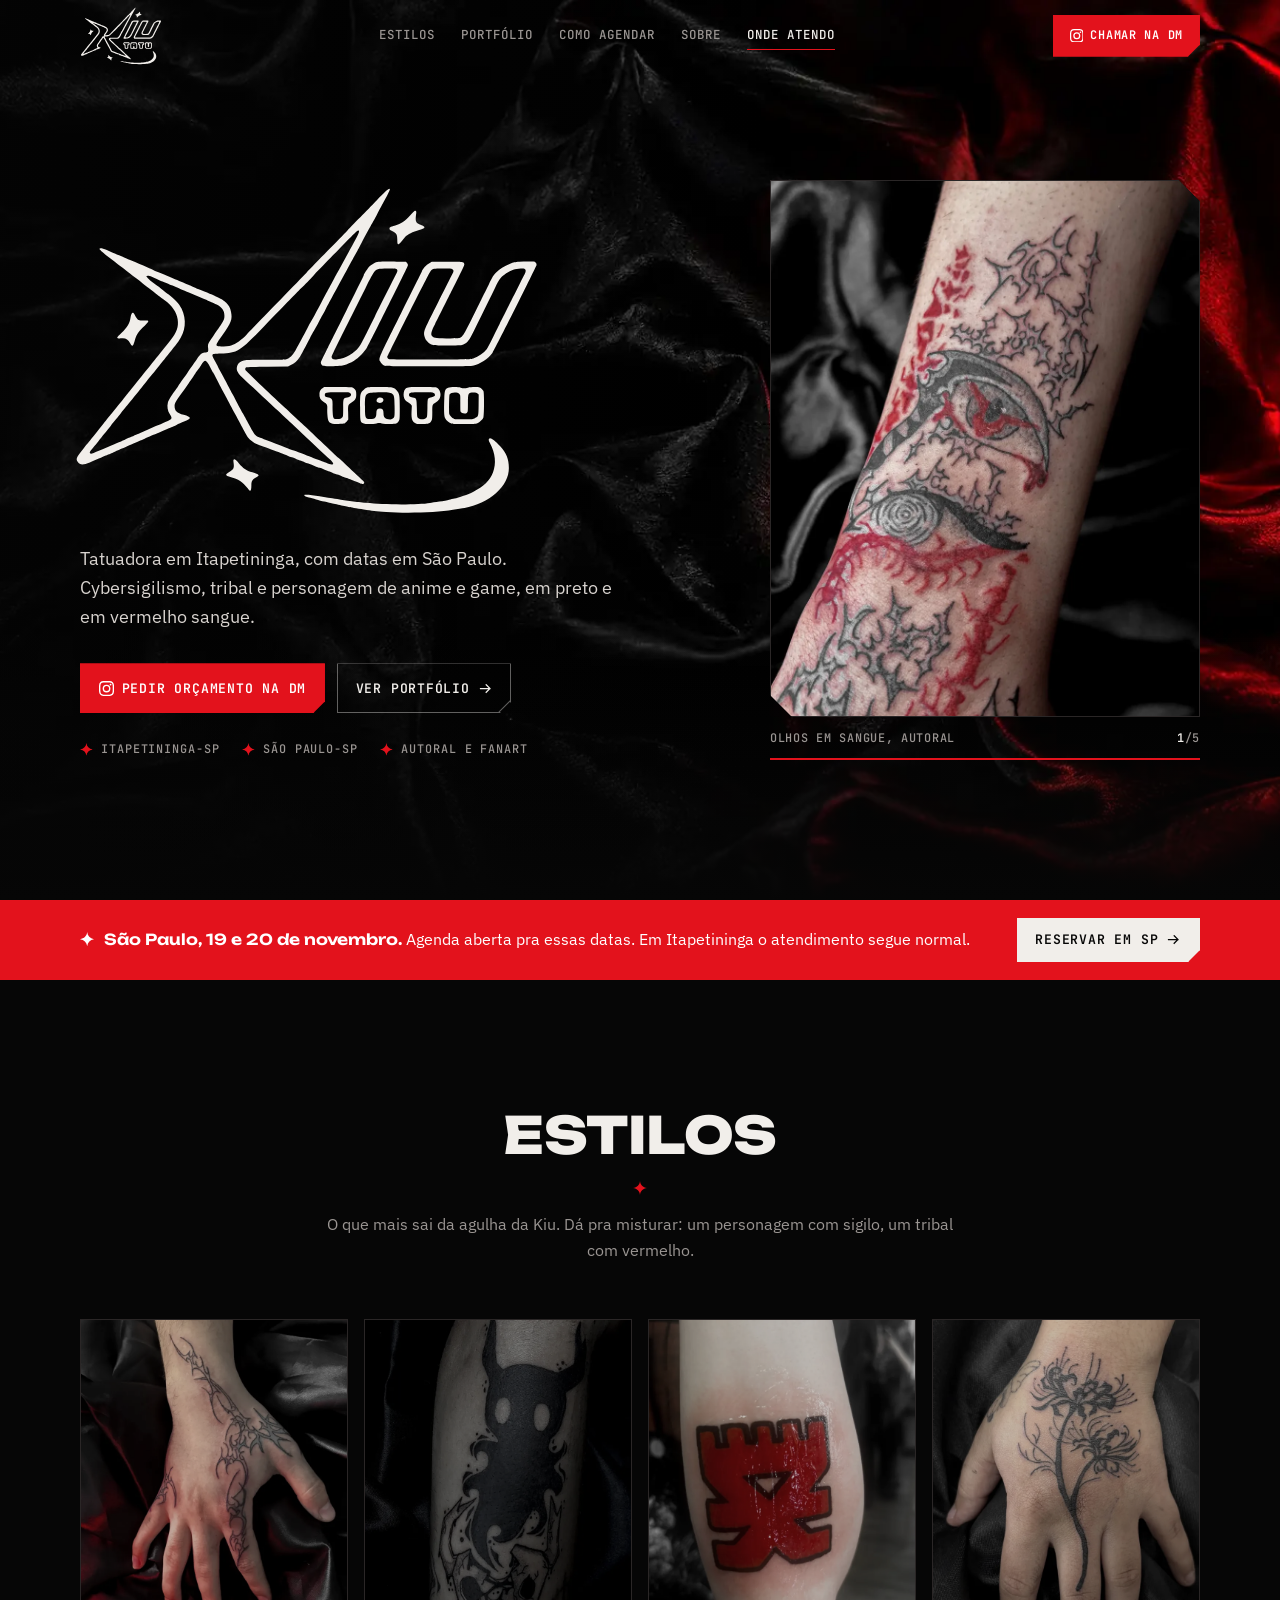
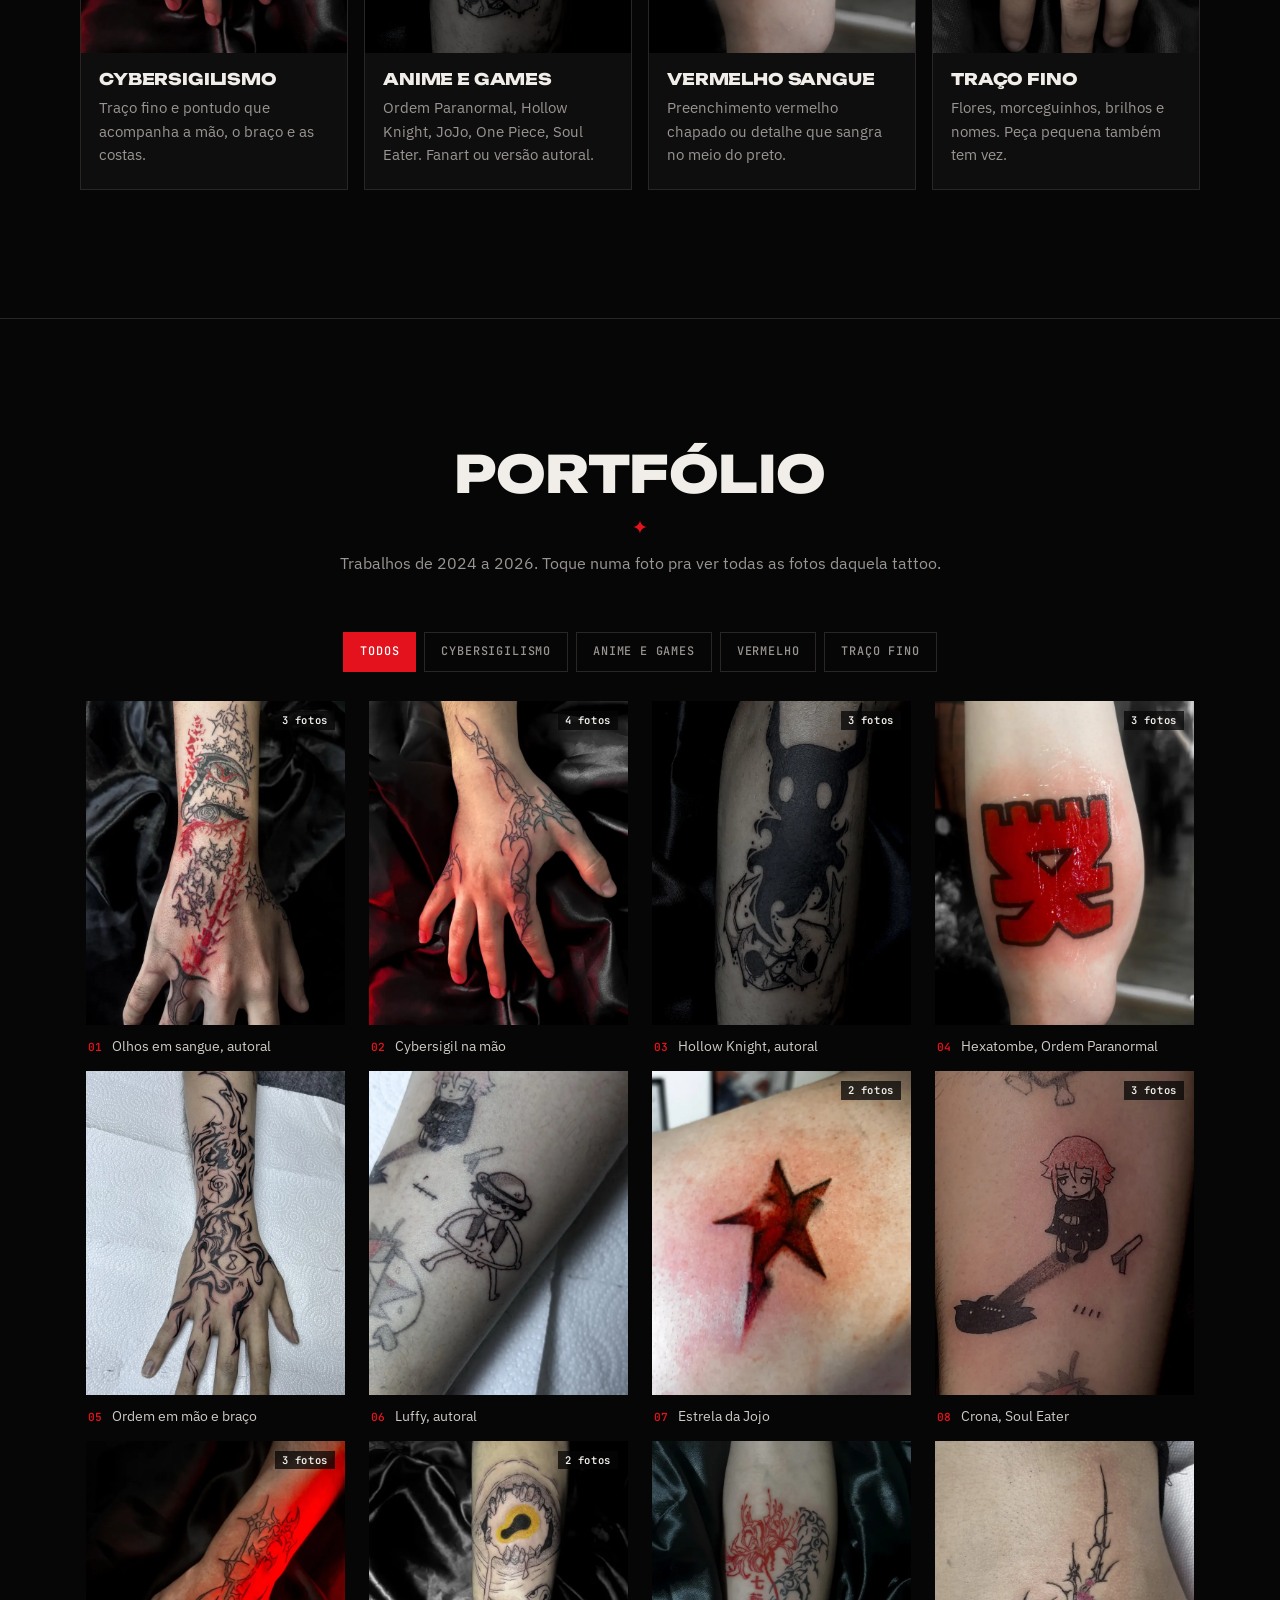
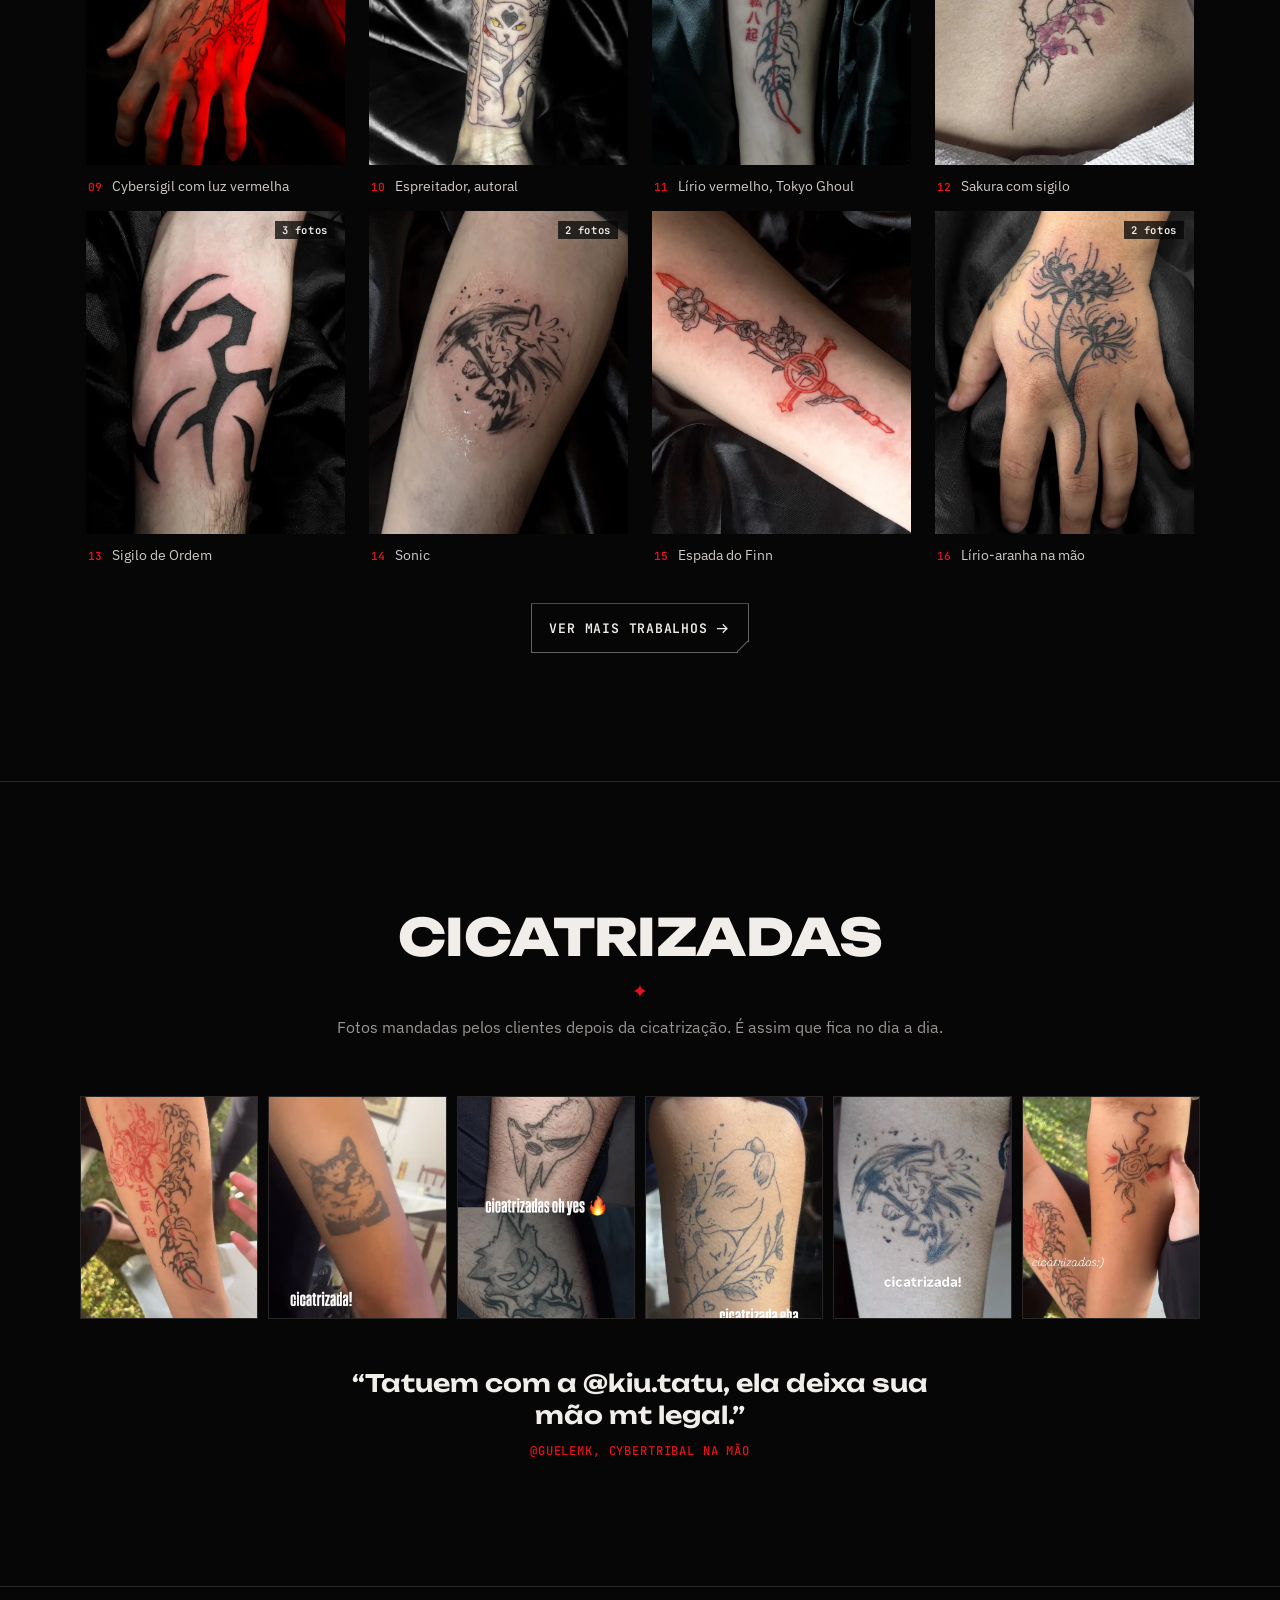
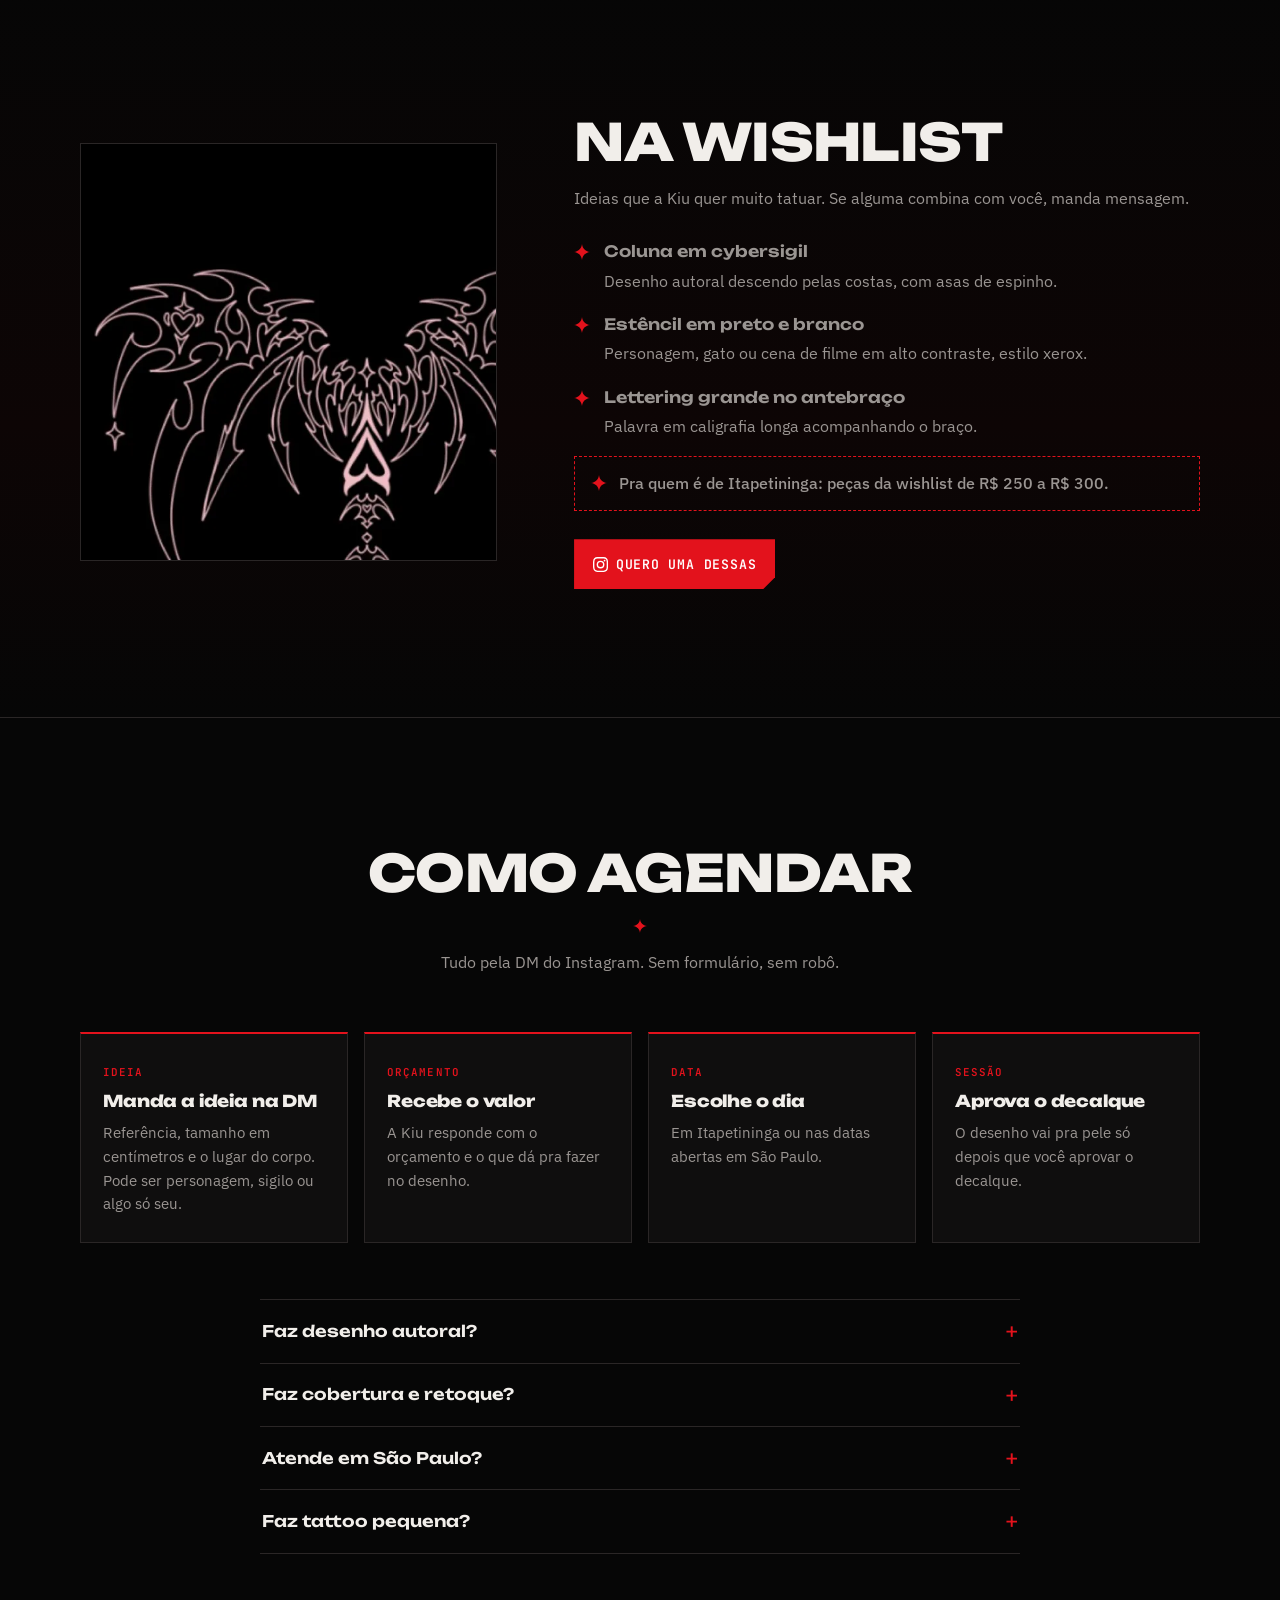
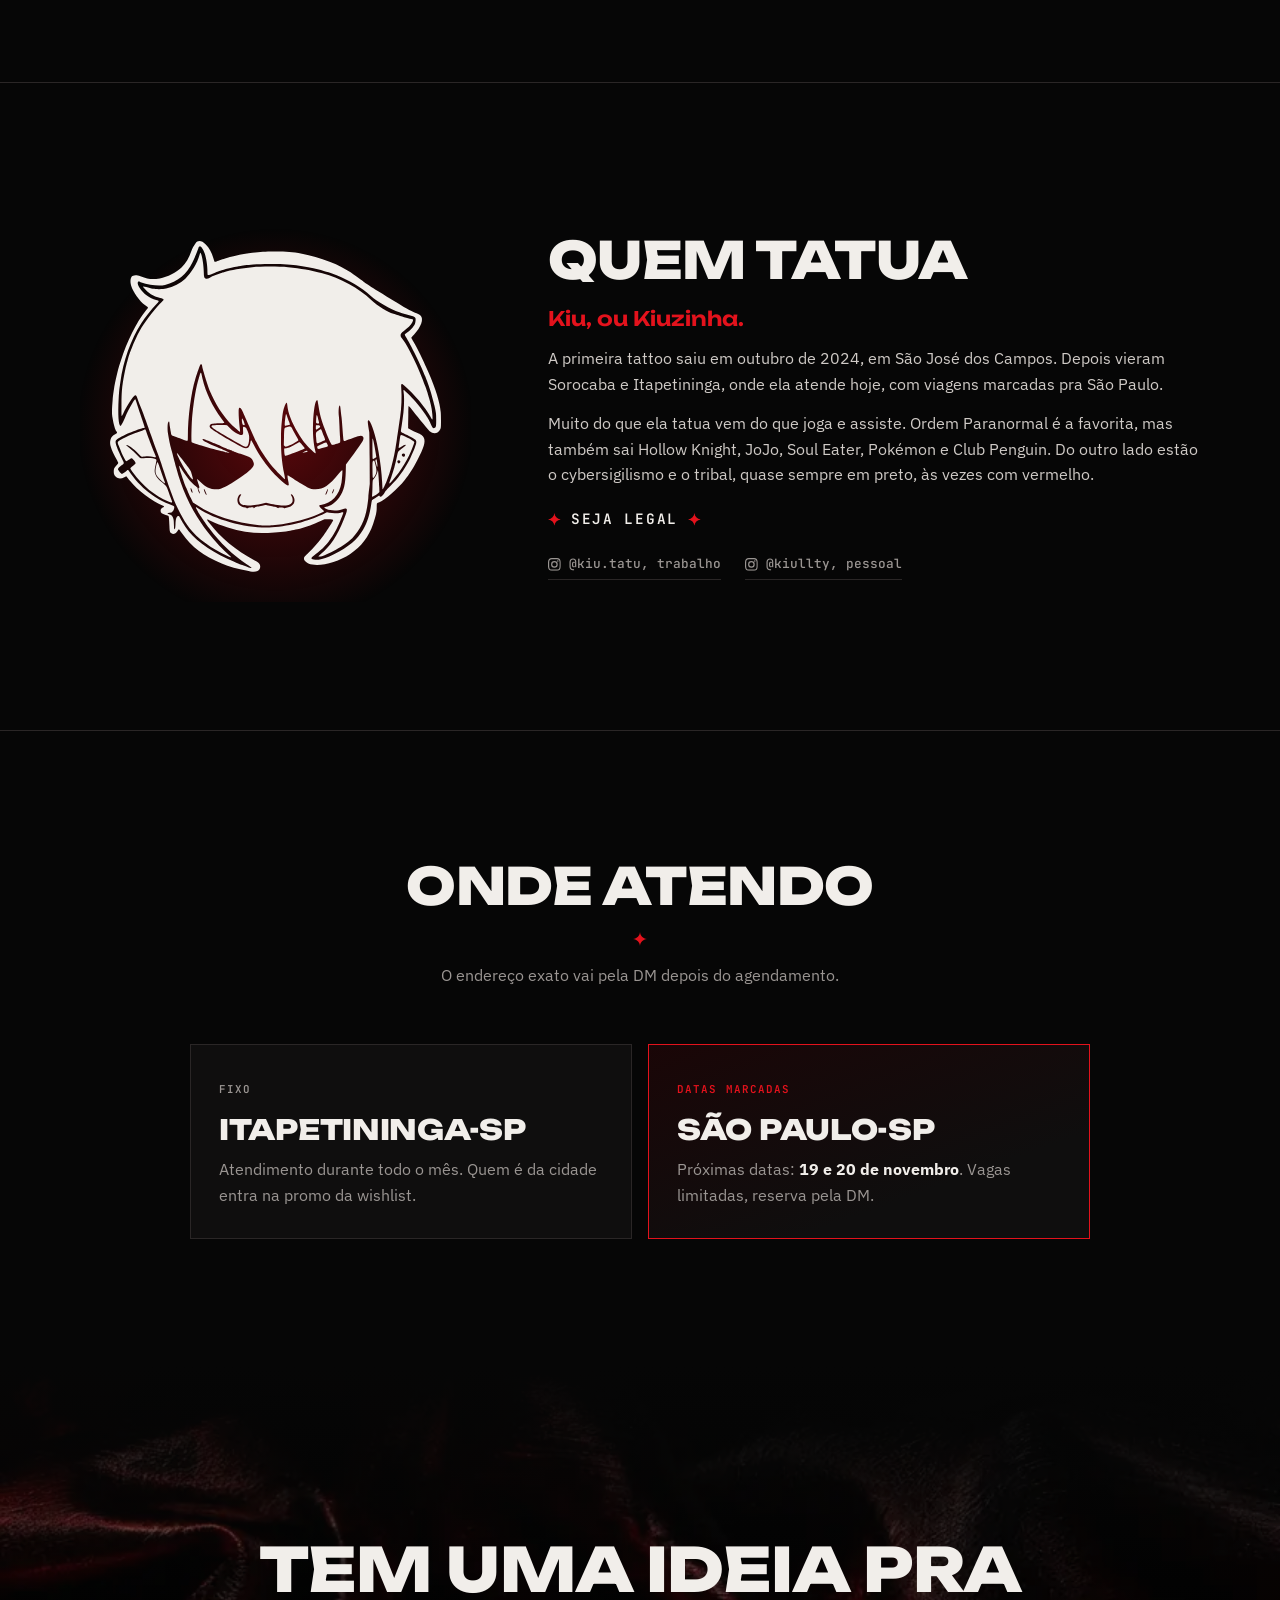
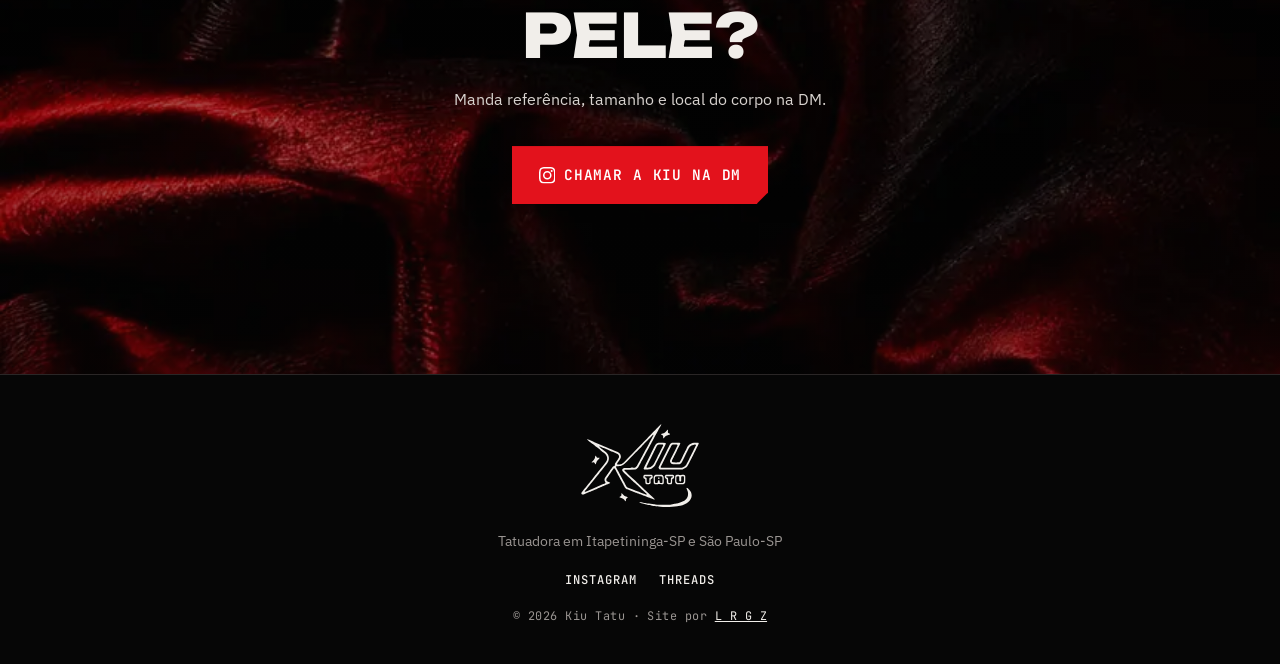
==== index.html @ 6e606d0f "Site Kiu Tatu v1 Co-Authored-By: Claude Opus 5.5 <noreply@anthropic.com>" ====
<!doctype html>
<html lang="pt-BR">
<head>
<meta charset="utf-8">
<meta name="viewport" content="width=device-width, initial-scale=1, viewport-fit=cover">
<title>Kiu Tatu · Tatuadora em Itapetininga e São Paulo</title>
<meta name="description" content="Kiu, tatuadora em Itapetininga-SP com datas em São Paulo. Cybersigilismo, tribal, anime e games em preto e vermelho. Orçamento pela DM do Instagram.">
<meta name="robots" content="noindex">
<meta name="theme-color" content="#060606">
<link rel="icon" href="favicon-64.png" type="image/png">
<link rel="apple-touch-icon" href="apple-touch-icon.png">
<meta property="og:type" content="website">
<meta property="og:locale" content="pt_BR">
<meta property="og:title" content="Kiu Tatu · Tatuadora">
<meta property="og:description" content="Cybersigilismo, tribal, anime e games em preto e vermelho. Itapetininga-SP e São Paulo-SP.">
<meta property="og:url" content="https://azeugral.github.io/kiu-tatu/">
<meta property="og:image" content="https://azeugral.github.io/kiu-tatu/og.jpg?v=1">
<meta property="og:image:width" content="1200">
<meta property="og:image:height" content="630">
<meta property="og:image:alt" content="Logo Kiu Tatu sobre cetim preto com luz vermelha">
<meta name="twitter:card" content="summary_large_image">
<link rel="preconnect" href="https://fonts.googleapis.com">
<link rel="preconnect" href="https://fonts.gstatic.com" crossorigin>
<link href="https://fonts.googleapis.com/css2?family=Unbounded:wght@400;600;800&family=IBM+Plex+Sans:wght@400;500;600&family=JetBrains+Mono:wght@400;600&display=swap" rel="stylesheet">
<link rel="preload" as="image" href="assets/img/hero-1.webp">
<link rel="stylesheet" href="assets/css/site.css?v=1">
</head>
<body>
<svg width="0" height="0" style="position:absolute" aria-hidden="true">
  <symbol id="brilho" viewBox="0 0 24 24"><path d="M12 0c.7 6.6 4.8 10.9 12 12-7.2 1.1-11.3 5.4-12 12-.7-6.6-4.8-10.9-12-12C7.2 10.9 11.3 6.6 12 0Z" fill="currentColor"/></symbol>
  <symbol id="ig" viewBox="0 0 24 24"><path fill="currentColor" d="M12 2.2c3.2 0 3.6 0 4.8.1 3.2.1 4.8 1.7 4.9 4.9.1 1.3.1 1.6.1 4.8s0 3.6-.1 4.8c-.1 3.2-1.7 4.8-4.9 4.9-1.3.1-1.6.1-4.8.1s-3.6 0-4.8-.1c-3.3-.1-4.8-1.7-4.9-4.9C2.2 15.6 2.2 15.2 2.2 12s0-3.6.1-4.8C2.4 3.9 4 2.4 7.2 2.3 8.4 2.2 8.8 2.2 12 2.2ZM12 0C8.7 0 8.3 0 7.1.1 2.7.3.3 2.7.1 7.1 0 8.3 0 8.7 0 12s0 3.7.1 4.9c.2 4.4 2.6 6.8 7 7 1.2.1 1.6.1 4.9.1s3.7 0 4.9-.1c4.4-.2 6.8-2.6 7-7 .1-1.2.1-1.6.1-4.9s0-3.7-.1-4.9c-.2-4.4-2.6-6.8-7-7C15.7 0 15.3 0 12 0Zm0 5.8a6.2 6.2 0 1 0 0 12.4 6.2 6.2 0 0 0 0-12.4ZM12 16a4 4 0 1 1 0-8 4 4 0 0 1 0 8Zm6.4-11.8a1.4 1.4 0 1 0 0 2.9 1.4 1.4 0 0 0 0-2.9Z"/></symbol>
  <symbol id="seta" viewBox="0 0 24 24"><path d="M4 12h15m-6-6 6 6-6 6" fill="none" stroke="currentColor" stroke-width="2" stroke-linecap="square"/></symbol>
</svg>

<header class="nav" id="topo">
  <div class="nav-in">
    <a href="#inicio" class="nav-logo" aria-label="Kiu Tatu, início"><span class="logo-mask"></span></a>
    <nav class="nav-links" aria-label="Seções">
      <a href="#estilos">Estilos</a>
      <a href="#portfolio">Portfólio</a>
      <a href="#agendar">Como agendar</a>
      <a href="#sobre">Sobre</a>
      <a href="#onde">Onde atendo</a>
    </nav>
    <a class="btn btn-sangue btn-nav" href="https://ig.me/m/kiu.tatu" target="_blank" rel="noopener"><svg><use href="#ig"/></svg><span>Chamar na DM</span></a>
    <button class="nav-menu" aria-label="Abrir menu" aria-expanded="false" aria-controls="menu"><span></span><span></span></button>
  </div>
</header>

<div class="menu" id="menu" hidden>
  <nav aria-label="Menu">
    <a href="#estilos">Estilos</a>
    <a href="#portfolio">Portfólio</a>
    <a href="#agendar">Como agendar</a>
    <a href="#sobre">Sobre</a>
    <a href="#onde">Onde atendo</a>
  </nav>
  <a class="btn btn-sangue" href="https://ig.me/m/kiu.tatu" target="_blank" rel="noopener"><svg><use href="#ig"/></svg><span>Chamar na DM</span></a>
</div>

<main>
<section class="hero" id="inicio">
  <div class="hero-fundo" aria-hidden="true"></div>
  <div class="hero-in">
    <div class="hero-txt">
      <h1 class="hero-logo"><span class="logo-mask"></span><span class="sr">Kiu Tatu</span></h1>
      <p class="hero-lead">Tatuadora em Itapetininga, com datas em São Paulo. Cybersigilismo, tribal e personagem de anime e game, em preto e em vermelho sangue.</p>
      <div class="hero-btns">
        <a class="btn btn-sangue" href="https://ig.me/m/kiu.tatu" target="_blank" rel="noopener"><svg><use href="#ig"/></svg><span>Pedir orçamento na DM</span></a>
        <a class="btn btn-linha" href="#portfolio"><span>Ver portfólio</span><svg><use href="#seta"/></svg></a>
      </div>
      <ul class="selos">
        <li><svg><use href="#brilho"/></svg>Itapetininga-SP</li>
        <li><svg><use href="#brilho"/></svg>São Paulo-SP</li>
        <li><svg><use href="#brilho"/></svg>Autoral e fanart</li>
      </ul>
    </div>
    <figure class="hero-foto">
      <div class="hero-quadro">
        <img src="assets/img/hero-1.webp" alt="Tatuagem autoral de olhos com sigilos em vermelho no braço" width="900" height="1125" class="on">
        <img src="assets/img/hero-2.webp" alt="Cybersigil fino na mão" width="900" height="1125" loading="lazy">
        <img src="assets/img/hero-3.webp" alt="Tatuagem de Hollow Knight em preto chapado" width="900" height="1125" loading="lazy">
        <img src="assets/img/hero-4.webp" alt="Símbolo da Hexatombe de Ordem Paranormal em vermelho" width="900" height="1125" loading="lazy">
        <img src="assets/img/hero-5.webp" alt="Cybersigil na mão com luz vermelha" width="900" height="1125" loading="lazy">
      </div>
      <figcaption><span class="hero-tit">Olhos em sangue, autoral</span><span class="hero-cont"><b>1</b>/5</span></figcaption>
      <div class="hero-barra" aria-hidden="true"><i></i></div>
    </figure>
  </div>
</section>

<aside class="faixa-sp">
  <div class="faixa-in">
    <p><svg><use href="#brilho"/></svg><strong>São Paulo, 19 e 20 de novembro.</strong> Agenda aberta pra essas datas. Em Itapetininga o atendimento segue normal.</p>
    <a class="btn btn-osso" href="https://ig.me/m/kiu.tatu" target="_blank" rel="noopener"><span>Reservar em SP</span><svg><use href="#seta"/></svg></a>
  </div>
</aside>

<section class="sec" id="estilos">
  <div class="sec-in">
    <header class="sec-cab">
      <h2>Estilos</h2>
      <p>O que mais sai da agulha da Kiu. Dá pra misturar: um personagem com sigilo, um tribal com vermelho.</p>
    </header>
    <div class="estilos">
      <a class="estilo" href="#portfolio" data-ir="cyber">
        <img src="assets/img/obras/02.webp" alt="Cybersigil na mão" loading="lazy" width="720" height="900">
        <div><h3>Cybersigilismo</h3><p>Traço fino e pontudo que acompanha a mão, o braço e as costas.</p></div>
      </a>
      <a class="estilo" href="#portfolio" data-ir="geek">
        <img src="assets/img/obras/03.webp" alt="Hollow Knight" loading="lazy" width="720" height="900">
        <div><h3>Anime e games</h3><p>Ordem Paranormal, Hollow Knight, JoJo, One Piece, Soul Eater. Fanart ou versão autoral.</p></div>
      </a>
      <a class="estilo" href="#portfolio" data-ir="vermelho">
        <img src="assets/img/obras/04.webp" alt="Hexatombe em vermelho" loading="lazy" width="720" height="900">
        <div><h3>Vermelho sangue</h3><p>Preenchimento vermelho chapado ou detalhe que sangra no meio do preto.</p></div>
      </a>
      <a class="estilo" href="#portfolio" data-ir="fino">
        <img src="assets/img/obras/16.webp" alt="Lírio-aranha na mão" loading="lazy" width="720" height="900">
        <div><h3>Traço fino</h3><p>Flores, morceguinhos, brilhos e nomes. Peça pequena também tem vez.</p></div>
      </a>
    </div>
  </div>
</section>

<section class="sec sec-port" id="portfolio">
  <div class="sec-in">
    <header class="sec-cab">
      <h2>Portfólio</h2>
      <p>Trabalhos de 2024 a 2026. Toque numa foto pra ver todas as fotos daquela tattoo.</p>
    </header>
    <div class="filtros" role="tablist" aria-label="Filtrar por estilo">
      <button role="tab" aria-selected="true" data-f="todos">Todos</button>
      <button role="tab" aria-selected="false" data-f="cyber">Cybersigilismo</button>
      <button role="tab" aria-selected="false" data-f="geek">Anime e games</button>
      <button role="tab" aria-selected="false" data-f="vermelho">Vermelho</button>
      <button role="tab" aria-selected="false" data-f="fino">Traço fino</button>
    </div>
    <ul class="grade" id="grade"></ul>
    <div class="grade-mais"><button class="btn btn-linha" id="mais"><span>Ver mais trabalhos</span><svg><use href="#seta"/></svg></button></div>
  </div>
</section>

<section class="sec" id="cicatrizadas">
  <div class="sec-in">
    <header class="sec-cab">
      <h2>Cicatrizadas</h2>
      <p>Fotos mandadas pelos clientes depois da cicatrização. É assim que fica no dia a dia.</p>
    </header>
    <ul class="cic">
      <li><img src="assets/img/cic/1.webp" alt="Lírio vermelho cicatrizado" loading="lazy" width="600" height="750"></li>
      <li><img src="assets/img/cic/2.webp" alt="Gato cicatrizado" loading="lazy" width="600" height="750"></li>
      <li><img src="assets/img/cic/3.webp" alt="Gengar e máscara cicatrizados" loading="lazy" width="600" height="750"></li>
      <li><img src="assets/img/cic/4.webp" alt="Personagem com flores cicatrizado" loading="lazy" width="600" height="750"></li>
      <li><img src="assets/img/cic/5.webp" alt="Sonic cicatrizado" loading="lazy" width="600" height="750"></li>
      <li><img src="assets/img/cic/6.webp" alt="Sol com vermelho cicatrizado" loading="lazy" width="600" height="750"></li>
    </ul>
    <blockquote class="citacao">
      <p>“Tatuem com a @kiu.tatu, ela deixa sua mão mt legal.”</p>
      <cite>@guelemk, cybertribal na mão</cite>
    </blockquote>
  </div>
</section>

<section class="sec sec-wish" id="wishlist">
  <div class="sec-in wish">
    <figure class="wish-foto"><img src="assets/img/wish.webp" alt="Desenho autoral de cybersigil para costas, em linhas finas" loading="lazy" width="640" height="640"></figure>
    <div class="wish-txt">
      <h2>Na wishlist</h2>
      <p>Ideias que a Kiu quer muito tatuar. Se alguma combina com você, manda mensagem.</p>
      <ul class="lista-brilho">
        <li><svg><use href="#brilho"/></svg><div><strong>Coluna em cybersigil</strong>Desenho autoral descendo pelas costas, com asas de espinho.</div></li>
        <li><svg><use href="#brilho"/></svg><div><strong>Estêncil em preto e branco</strong>Personagem, gato ou cena de filme em alto contraste, estilo xerox.</div></li>
        <li><svg><use href="#brilho"/></svg><div><strong>Lettering grande no antebraço</strong>Palavra em caligrafia longa acompanhando o braço.</div></li>
      </ul>
      <p class="promo"><svg><use href="#brilho"/></svg>Pra quem é de Itapetininga: peças da wishlist de R$ 250 a R$ 300.</p>
      <a class="btn btn-sangue" href="https://ig.me/m/kiu.tatu" target="_blank" rel="noopener"><svg><use href="#ig"/></svg><span>Quero uma dessas</span></a>
    </div>
  </div>
</section>

<section class="sec" id="agendar">
  <div class="sec-in">
    <header class="sec-cab">
      <h2>Como agendar</h2>
      <p>Tudo pela DM do Instagram. Sem formulário, sem robô.</p>
    </header>
    <ol class="passos">
      <li><span class="passo-tag">Ideia</span><h3>Manda a ideia na DM</h3><p>Referência, tamanho em centímetros e o lugar do corpo. Pode ser personagem, sigilo ou algo só seu.</p></li>
      <li><span class="passo-tag">Orçamento</span><h3>Recebe o valor</h3><p>A Kiu responde com o orçamento e o que dá pra fazer no desenho.</p></li>
      <li><span class="passo-tag">Data</span><h3>Escolhe o dia</h3><p>Em Itapetininga ou nas datas abertas em São Paulo.</p></li>
      <li><span class="passo-tag">Sessão</span><h3>Aprova o decalque</h3><p>O desenho vai pra pele só depois que você aprovar o decalque.</p></li>
    </ol>
    <div class="faq">
      <details><summary>Faz desenho autoral?</summary><p>Sim. Boa parte do portfólio é versão autoral de personagens, como o Luffy e o Espreitador, e sigilos desenhados pra cada pessoa.</p></details>
      <details><summary>Faz cobertura e retoque?</summary><p>Faz. Já teve cobertura colorida e retoque de tattoo antiga. Manda foto da tattoo atual na DM.</p></details>
      <details><summary>Atende em São Paulo?</summary><p>Em datas marcadas, divulgadas nos stories. A próxima é 19 e 20 de novembro.</p></details>
      <details><summary>Faz tattoo pequena?</summary><p>Faz. Brilhinhos, estrelas, morceguinhos e nomes também estão no portfólio.</p></details>
    </div>
  </div>
</section>

<section class="sec sec-sobre" id="sobre">
  <div class="sec-in sobre">
    <div class="sobre-kiu" aria-hidden="true"><span class="kiu-mask"></span></div>
    <div class="sobre-txt">
      <h2>Quem tatua</h2>
      <p class="sobre-nome">Kiu, ou Kiuzinha.</p>
      <p>A primeira tattoo saiu em outubro de 2024, em São José dos Campos. Depois vieram Sorocaba e Itapetininga, onde ela atende hoje, com viagens marcadas pra São Paulo.</p>
      <p>Muito do que ela tatua vem do que joga e assiste. Ordem Paranormal é a favorita, mas também sai Hollow Knight, JoJo, Soul Eater, Pokémon e Club Penguin. Do outro lado estão o cybersigilismo e o tribal, quase sempre em preto, às vezes com vermelho.</p>
      <p class="sobre-ass"><svg><use href="#brilho"/></svg>seja legal<svg><use href="#brilho"/></svg></p>
      <div class="sobre-links">
        <a href="https://www.instagram.com/kiu.tatu/" target="_blank" rel="noopener"><svg><use href="#ig"/></svg>@kiu.tatu, trabalho</a>
        <a href="https://www.instagram.com/kiullty/" target="_blank" rel="noopener"><svg><use href="#ig"/></svg>@kiullty, pessoal</a>
      </div>
    </div>
  </div>
</section>

<section class="sec" id="onde">
  <div class="sec-in">
    <header class="sec-cab">
      <h2>Onde atendo</h2>
      <p>O endereço exato vai pela DM depois do agendamento.</p>
    </header>
    <div class="locais">
      <article class="local">
        <span class="local-tag">Fixo</span>
        <h3>Itapetininga-SP</h3>
        <p>Atendimento durante todo o mês. Quem é da cidade entra na promo da wishlist.</p>
      </article>
      <article class="local local-sp">
        <span class="local-tag">Datas marcadas</span>
        <h3>São Paulo-SP</h3>
        <p>Próximas datas: <strong>19 e 20 de novembro</strong>. Vagas limitadas, reserva pela DM.</p>
      </article>
    </div>
  </div>
</section>

<section class="fim">
  <div class="fim-fundo" aria-hidden="true"></div>
  <div class="fim-in">
    <h2>Tem uma ideia pra pele?</h2>
    <p>Manda referência, tamanho e local do corpo na DM.</p>
    <a class="btn btn-sangue btn-g" href="https://ig.me/m/kiu.tatu" target="_blank" rel="noopener"><svg><use href="#ig"/></svg><span>Chamar a Kiu na DM</span></a>
  </div>
</section>
</main>

<footer class="rodape">
  <div class="rodape-in">
    <span class="logo-mask rodape-logo" aria-hidden="true"></span>
    <p>Tatuadora em Itapetininga-SP e São Paulo-SP</p>
    <div class="rodape-links">
      <a href="https://www.instagram.com/kiu.tatu/" target="_blank" rel="noopener">Instagram</a>
      <a href="https://www.threads.com/@kiu.tatu" target="_blank" rel="noopener">Threads</a>
    </div>
    <p class="assina">© 2026 Kiu Tatu · Site por <a href="https://lrgz.com.br" target="_blank" rel="noopener">L R G Z</a></p>
  </div>
</footer>

<a class="barra-dm" href="https://ig.me/m/kiu.tatu" target="_blank" rel="noopener"><svg><use href="#ig"/></svg>Pedir orçamento na DM</a>

<div class="galeria" id="galeria" hidden role="dialog" aria-modal="true" aria-label="Fotos da tattoo">
  <button class="gal-fechar" aria-label="Fechar">×</button>
  <button class="gal-seta gal-ant" aria-label="Foto anterior"><svg><use href="#seta"/></svg></button>
  <figure class="gal-fig"><img alt=""><figcaption><span class="gal-tit"></span><span class="gal-cont"></span><a class="gal-ig" target="_blank" rel="noopener">Ver no Instagram</a></figcaption></figure>
  <button class="gal-seta gal-prox" aria-label="Próxima foto"><svg><use href="#seta"/></svg></button>
</div>

<script src="assets/js/site.js?v=1" defer></script>
</body>
</html>
---- assets/css/site.css ----
:root{
  --breu:#060606;
  --cetim:#0f0e0e;
  --cetim-2:#171515;
  --fio:#2a2626;
  --osso:#f1eeea;
  --cinza:#9a9592;
  --sangue:#e3121c;
  --sangue-2:#ff2a33;
  --sangue-esc:#5c070b;
  --ease:cubic-bezier(.16,.84,.32,1);
  --t:.34s;
  --larg:1200px;
  --gut:clamp(16px,4vw,40px);
  --f-tit:"Unbounded",system-ui,sans-serif;
  --f-txt:"IBM Plex Sans",system-ui,sans-serif;
  --f-mono:"JetBrains Mono",ui-monospace,monospace;
  --nav-h:72px;
}
*,*::before,*::after{box-sizing:border-box}
[hidden]{display:none!important}
html{scroll-behavior:smooth;scroll-padding-top:var(--nav-h);-webkit-text-size-adjust:100%}
body{margin:0;background:var(--breu);color:var(--osso);font:400 16px/1.6 var(--f-txt);overflow-x:hidden;-webkit-font-smoothing:antialiased}
img{display:block;max-width:100%;height:auto}
a{color:inherit}
h1,h2,h3{font-family:var(--f-tit);font-weight:800;line-height:1.08;margin:0;letter-spacing:-.01em}
p{margin:0}
ul,ol{margin:0;padding:0;list-style:none}
button{font:inherit;color:inherit;background:none;border:0;cursor:pointer}
svg{width:1em;height:1em;flex:none}
.sr{position:absolute;width:1px;height:1px;overflow:hidden;clip:rect(0 0 0 0);white-space:nowrap}
:focus-visible{outline:2px solid var(--sangue-2);outline-offset:3px}
::selection{background:var(--sangue);color:#fff}

/* logo e avatar vetorizados a partir dos arquivos da cliente */
.logo-mask{display:block;aspect-ratio:1111/789;background:var(--osso);
  -webkit-mask:url(../img/logo.svg) center/contain no-repeat;mask:url(../img/logo.svg) center/contain no-repeat}
.kiu-mask{display:block;aspect-ratio:1;background:var(--osso);
  -webkit-mask:url(../img/kiu.svg) center/contain no-repeat;mask:url(../img/kiu.svg) center/contain no-repeat}

/* botões: retos, com corte em diagonal no canto e brilho que entra no hover */
.btn{--c:var(--sangue);--tx:#fff;position:relative;display:inline-flex;align-items:center;justify-content:center;gap:.6em;
  min-height:50px;padding:0 1.35em;font:600 .82rem/1 var(--f-mono);letter-spacing:.06em;text-transform:uppercase;text-decoration:none;
  color:var(--tx);background:var(--c);border:1px solid var(--c);
  clip-path:polygon(0 0,100% 0,100% calc(100% - 12px),calc(100% - 12px) 100%,0 100%);
  transition:background var(--t) var(--ease),color var(--t) var(--ease),border-color var(--t) var(--ease),transform .18s var(--ease);overflow:hidden;isolation:isolate}
.btn::before{content:"";position:absolute;inset:0;z-index:-1;background:linear-gradient(100deg,transparent 30%,rgba(255,255,255,.28) 50%,transparent 70%);transform:translateX(-110%);transition:transform .6s var(--ease)}
.btn:hover::before{transform:translateX(110%)}
.btn:active{transform:translateY(1px) scale(.985)}
.btn svg{font-size:1.15em;transition:transform var(--t) var(--ease)}
.btn:hover svg:last-child:not(:first-child){transform:translateX(3px)}
.btn-sangue:hover{--c:var(--sangue-2)}
.btn-linha{--c:transparent;--tx:var(--osso);border-color:rgba(241,238,234,.4)}
.btn-linha::after{content:"";position:absolute;right:-2.5px;bottom:5.5px;width:17px;height:1px;background:rgba(241,238,234,.4);transform:rotate(-45deg);transition:background var(--t) var(--ease)}
.btn-linha:hover::after{background:var(--osso)}
.btn-linha:hover{border-color:var(--osso);background:rgba(241,238,234,.06)}
.btn-osso{--c:var(--osso);--tx:var(--breu)}
.btn-osso:hover{--c:#fff}
.btn-g{min-height:58px;padding:0 1.8em;font-size:.9rem}

/* nav */
.nav{position:fixed;inset:0 0 auto;z-index:50;height:var(--nav-h);transition:background var(--t) var(--ease),border-color var(--t) var(--ease);border-bottom:1px solid transparent}
.nav.solida{background:rgba(6,6,6,.88);backdrop-filter:blur(10px);-webkit-backdrop-filter:blur(10px);border-color:var(--fio)}
.nav-in{max-width:var(--larg);height:100%;margin:0 auto;padding:0 var(--gut);display:flex;align-items:center;gap:28px}
.nav-logo{width:82px;flex:none}
.nav-links{display:flex;gap:26px;margin:0 auto}
.nav-links a{position:relative;font:500 .78rem/1 var(--f-mono);letter-spacing:.08em;text-transform:uppercase;text-decoration:none;color:var(--cinza);padding:8px 0;transition:color var(--t) var(--ease)}
.nav-links a::after{content:"";position:absolute;left:0;right:0;bottom:0;height:1px;background:var(--sangue);transform:scaleX(0);transform-origin:left;transition:transform var(--t) var(--ease)}
.nav-links a:hover,.nav-links a.ativo{color:var(--osso)}
.nav-links a:hover::after,.nav-links a.ativo::after{transform:scaleX(1)}
.btn-nav{min-height:42px;font-size:.74rem}
.nav-menu{display:none;width:44px;height:44px;position:relative;margin-left:auto}
.nav-menu span{position:absolute;left:11px;right:11px;height:2px;background:var(--osso);transition:transform var(--t) var(--ease),top var(--t) var(--ease)}
.nav-menu span:first-child{top:17px}.nav-menu span:last-child{top:25px}
.nav-menu[aria-expanded="true"] span:first-child{top:21px;transform:rotate(45deg)}
.nav-menu[aria-expanded="true"] span:last-child{top:21px;transform:rotate(-45deg)}
.menu{position:fixed;inset:var(--nav-h) 0 0;z-index:49;background:var(--breu);padding:24px var(--gut) 40px;display:flex;flex-direction:column;gap:28px;overflow-y:auto}
.menu nav{display:flex;flex-direction:column}
.menu nav a{font:800 1.5rem/1 var(--f-tit);text-decoration:none;padding:18px 0;border-bottom:1px solid var(--fio)}

/* hero */
.hero{position:relative;min-height:100svh;display:flex;align-items:center;padding:calc(var(--nav-h) + 32px) 0 64px;overflow:hidden}
.hero-fundo{position:absolute;inset:0;z-index:-1;background:var(--breu) url(../img/cetim.webp) center/cover no-repeat;animation:respira 22s ease-in-out infinite alternate}
.hero-fundo::after{content:"";position:absolute;inset:0;background:linear-gradient(90deg,rgba(6,6,6,.55),rgba(6,6,6,0) 60%),linear-gradient(0deg,var(--breu),rgba(6,6,6,0) 30%)}
@keyframes respira{from{transform:scale(1.02)}to{transform:scale(1.08) translateX(-1%)}}
.hero-in{width:100%;max-width:var(--larg);margin:0 auto;padding:0 var(--gut);display:grid;grid-template-columns:1.1fr .9fr;gap:clamp(32px,6vw,88px);align-items:center}
.hero-logo{width:min(470px,100%);margin:0 0 28px;margin-left:-1.5%}
.hero-lead{max-width:30em;font-size:clamp(1.02rem,1.4vw,1.15rem);color:#d8d3cf}
.hero-btns{display:flex;flex-wrap:wrap;gap:12px;margin:32px 0 30px}
.selos{display:flex;flex-wrap:wrap;gap:10px 22px}
.selos li{display:flex;align-items:center;gap:8px;font:500 .74rem/1 var(--f-mono);letter-spacing:.08em;text-transform:uppercase;color:var(--cinza)}
.selos svg{color:var(--sangue);font-size:.8rem}
.hero-foto{margin:0;justify-self:end;width:min(430px,100%)}
.hero-quadro{position:relative;aspect-ratio:4/5;overflow:hidden;background:var(--cetim);border:1px solid var(--fio);
  clip-path:polygon(0 0,calc(100% - 22px) 0,100% 22px,100% 100%,22px 100%,0 calc(100% - 22px))}
.hero-quadro img{position:absolute;inset:0;width:100%;height:100%;object-fit:cover;opacity:0;transform:scale(1.06);transition:opacity 1.1s var(--ease),transform 6.5s linear}
.hero-quadro img.on{opacity:1;transform:scale(1)}
.hero-foto figcaption{display:flex;justify-content:space-between;align-items:baseline;gap:12px;margin-top:14px;font:500 .74rem/1.3 var(--f-mono);letter-spacing:.06em;text-transform:uppercase;color:var(--cinza)}
.hero-cont b{color:var(--osso);font-weight:600}
.hero-barra{height:2px;margin-top:12px;background:var(--fio)}
.hero-barra i{display:block;height:100%;width:100%;background:var(--sangue);transform:scaleX(0);transform-origin:left}
.hero-barra i.corre{transition:transform 6s linear;transform:scaleX(1)}
/* entrada */
.hero-logo,.hero-lead,.hero-btns,.selos,.hero-foto{animation:sobe .9s var(--ease) both}
.hero-lead{animation-delay:.12s}.hero-btns{animation-delay:.22s}.selos{animation-delay:.3s}.hero-foto{animation-delay:.18s}
@keyframes sobe{from{opacity:0;transform:translateY(18px)}}

/* faixa SP */
.faixa-sp{background:var(--sangue);color:#fff}
.faixa-in{max-width:var(--larg);margin:0 auto;padding:18px var(--gut);display:flex;align-items:center;justify-content:space-between;gap:16px 28px;flex-wrap:wrap}
.faixa-in p{font-size:1rem}
.faixa-in p svg{font-size:.9rem;vertical-align:-1px;margin-right:10px}
.faixa-in strong{font-family:var(--f-tit);font-weight:600;font-size:.95rem}
.faixa-sp .btn-osso{min-height:44px}

/* seções */
.sec{padding:clamp(72px,10vw,128px) 0;border-top:1px solid var(--fio)}
.faixa-sp+.sec{border-top:0}
.sec-in{max-width:var(--larg);margin:0 auto;padding:0 var(--gut)}
.sec-cab{text-align:center;max-width:640px;margin:0 auto clamp(36px,5vw,56px)}
.sec-cab h2{font-size:clamp(2rem,4.6vw,3.2rem);text-transform:uppercase}
.sec-cab h2::after{content:"";display:block;width:14px;height:14px;margin:18px auto 0;background:var(--sangue);
  -webkit-mask:url("data:image/svg+xml,%3Csvg xmlns='http://www.w3.org/2000/svg' viewBox='0 0 24 24'%3E%3Cpath d='M12 0c.7 6.6 4.8 10.9 12 12-7.2 1.1-11.3 5.4-12 12-.7-6.6-4.8-10.9-12-12C7.2 10.9 11.3 6.6 12 0Z'/%3E%3C/svg%3E") center/contain no-repeat;
  mask:url("data:image/svg+xml,%3Csvg xmlns='http://www.w3.org/2000/svg' viewBox='0 0 24 24'%3E%3Cpath d='M12 0c.7 6.6 4.8 10.9 12 12-7.2 1.1-11.3 5.4-12 12-.7-6.6-4.8-10.9-12-12C7.2 10.9 11.3 6.6 12 0Z'/%3E%3C/svg%3E") center/contain no-repeat}
.sec-cab p{margin-top:16px;color:var(--cinza);font-size:1.02rem}

/* estilos */
.estilos{display:grid;grid-template-columns:repeat(4,1fr);gap:16px}
.estilo{position:relative;display:block;text-decoration:none;background:var(--cetim);border:1px solid var(--fio);overflow:hidden;transition:border-color var(--t) var(--ease)}
.estilo img{aspect-ratio:4/5;width:100%;object-fit:cover;filter:grayscale(.35) brightness(.8);transition:filter var(--t) var(--ease),transform .7s var(--ease)}
.estilo div{padding:18px 18px 22px}
.estilo h3{font-size:1rem;text-transform:uppercase;margin-bottom:8px}
.estilo p{font-size:.92rem;color:var(--cinza)}
.estilo:hover{border-color:var(--sangue)}
.estilo:hover img{filter:none;transform:scale(1.04)}

/* portfólio */
.filtros{display:flex;justify-content:center;flex-wrap:wrap;gap:8px;margin-bottom:28px}
.filtros button{min-height:40px;padding:0 16px;font:500 .74rem/1 var(--f-mono);letter-spacing:.07em;text-transform:uppercase;color:var(--cinza);border:1px solid var(--fio);transition:color var(--t) var(--ease),border-color var(--t) var(--ease),background var(--t) var(--ease)}
.filtros button:hover{color:var(--osso);border-color:var(--cinza)}
.filtros button[aria-selected="true"]{color:#fff;background:var(--sangue);border-color:var(--sangue)}
.grade{display:grid;grid-template-columns:repeat(4,1fr);gap:12px}
.grade li{animation:aparece .5s var(--ease) both}
@keyframes aparece{from{opacity:0;transform:translateY(10px)}}
.grade button{display:block;width:100%;text-align:left}
.obra-img{position:relative;aspect-ratio:4/5;overflow:hidden;background:var(--cetim)}
.obra-img img{width:100%;height:100%;object-fit:cover;transition:transform .7s var(--ease),filter var(--t) var(--ease)}
.obra-img .qtd{position:absolute;top:10px;right:10px;padding:4px 7px;background:rgba(6,6,6,.75);font:600 .66rem/1 var(--f-mono);letter-spacing:.06em}
.grade button:hover .obra-img img{transform:scale(1.05)}
.obra-leg{display:flex;gap:10px;align-items:baseline;padding:10px 2px 0;font-size:.86rem;color:#cfcac6}
.obra-leg span{font:600 .7rem/1 var(--f-mono);color:var(--sangue)}
.grade-mais{display:flex;justify-content:center;margin-top:36px}

/* cicatrizadas */
.cic{display:grid;grid-template-columns:repeat(6,1fr);gap:10px}
.cic img{aspect-ratio:4/5;width:100%;object-fit:cover;border:1px solid var(--fio)}
.citacao{margin:48px auto 0;max-width:620px;text-align:center}
.citacao p{font:600 clamp(1.15rem,2.2vw,1.5rem)/1.35 var(--f-tit)}
.citacao cite{display:block;margin-top:14px;font:500 .76rem/1 var(--f-mono);letter-spacing:.07em;text-transform:uppercase;font-style:normal;color:var(--sangue)}

/* wishlist */
.sec-wish{background:linear-gradient(180deg,var(--breu),#0d0505 60%,var(--breu))}
.wish{display:grid;grid-template-columns:.8fr 1.2fr;gap:clamp(32px,6vw,80px);align-items:center}
.wish-foto{margin:0;border:1px solid var(--fio);background:#000}
.wish-foto img{width:100%}
.wish-txt h2{font-size:clamp(2rem,4.6vw,3.2rem);text-transform:uppercase}
.wish-txt>p{margin:16px 0 28px;color:var(--cinza)}
.lista-brilho{display:grid;gap:18px}
.lista-brilho li{display:flex;gap:14px}
.lista-brilho svg{color:var(--sangue);margin-top:5px}
.lista-brilho strong{display:block;font-family:var(--f-tit);font-weight:600;font-size:.98rem;margin-bottom:4px}
.lista-brilho div{color:var(--cinza)}
.promo{display:flex;gap:12px;align-items:center;margin:30px 0 26px;padding:14px 16px;border:1px dashed var(--sangue);color:var(--osso);font-weight:500}
.promo svg{color:var(--sangue)}

/* como agendar */
.passos{display:grid;grid-template-columns:repeat(4,1fr);gap:16px;counter-reset:p}
.passos li{padding:24px 22px 26px;background:var(--cetim);border:1px solid var(--fio);border-top:2px solid var(--sangue)}
.passo-tag{display:inline-block;font:600 .68rem/1 var(--f-mono);letter-spacing:.1em;text-transform:uppercase;color:var(--sangue);margin-bottom:16px}
.passos h3{font-size:1.02rem;margin-bottom:10px}
.passos p{font-size:.93rem;color:var(--cinza)}
.faq{max-width:760px;margin:56px auto 0;border-top:1px solid var(--fio)}
.faq details{border-bottom:1px solid var(--fio)}
.faq summary{list-style:none;cursor:pointer;display:flex;justify-content:space-between;align-items:center;gap:16px;padding:20px 2px;font:600 1rem/1.3 var(--f-tit)}
.faq summary::-webkit-details-marker{display:none}
.faq summary::after{content:"+";font:400 1.4rem/1 var(--f-mono);color:var(--sangue);transition:transform var(--t) var(--ease)}
.faq details[open] summary::after{transform:rotate(45deg)}
.faq details p{padding:0 2px 22px;color:var(--cinza)}

/* sobre */
.sobre{display:grid;grid-template-columns:.75fr 1.25fr;gap:clamp(32px,6vw,80px);align-items:center}
.sobre-kiu{position:relative;aspect-ratio:1;max-width:400px;width:100%;justify-self:center;display:grid;place-items:center;
  background:radial-gradient(circle at 50% 55%,var(--sangue-esc),transparent 68%)}
.sobre-kiu .kiu-mask{width:86%;animation:flutua 5s ease-in-out infinite}
@keyframes flutua{50%{transform:translateY(-8px) rotate(-1.5deg)}}
.sobre-txt h2{font-size:clamp(2rem,4.6vw,3.2rem);text-transform:uppercase}
.sobre-nome{margin:18px 0 14px;font:600 1.25rem/1.3 var(--f-tit);color:var(--sangue)}
.sobre-txt p+p{margin-top:14px}
.sobre-txt>p:not(.sobre-nome):not(.sobre-ass){color:#cfcac6}
.sobre-ass{display:flex;align-items:center;gap:10px;margin:24px 0 !important;font:600 .9rem/1 var(--f-mono);letter-spacing:.12em;text-transform:uppercase}
.sobre-ass svg{color:var(--sangue);font-size:.8rem}
.sobre-links{display:flex;flex-wrap:wrap;gap:10px 24px}
.sobre-links a{display:inline-flex;align-items:center;gap:8px;font:500 .8rem/1 var(--f-mono);text-decoration:none;color:var(--cinza);padding:8px 0;border-bottom:1px solid var(--fio);transition:color var(--t) var(--ease),border-color var(--t) var(--ease)}
.sobre-links a:hover{color:var(--osso);border-color:var(--sangue)}

/* onde */
.locais{display:grid;grid-template-columns:1fr 1fr;gap:16px;max-width:900px;margin:0 auto}
.local{padding:30px 28px;background:var(--cetim);border:1px solid var(--fio)}
.local-tag{font:600 .68rem/1 var(--f-mono);letter-spacing:.1em;text-transform:uppercase;color:var(--cinza)}
.local h3{font-size:clamp(1.3rem,2.6vw,1.75rem);margin:14px 0 12px;text-transform:uppercase}
.local p{color:var(--cinza)}
.local strong{color:var(--osso)}
.local-sp{border-color:var(--sangue);background:linear-gradient(160deg,#1a0607,var(--cetim) 70%)}
.local-sp .local-tag{color:var(--sangue)}

/* chamada final */
.fim{position:relative;padding:clamp(96px,14vw,170px) 0;text-align:center;overflow:hidden}
.fim-fundo{position:absolute;inset:0;z-index:-1;background:url(../img/cetim-m.webp) center 75%/cover no-repeat;opacity:.9}
.fim-fundo::after{content:"";position:absolute;inset:0;background:linear-gradient(180deg,var(--breu),rgba(6,6,6,.25) 40%,rgba(6,6,6,.4))}
.fim-in{padding:0 var(--gut)}
.fim h2{font-size:clamp(2rem,5.4vw,3.8rem);text-transform:uppercase;max-width:14ch;margin:0 auto}
.fim p{margin:18px 0 34px;color:#d8d3cf}

/* rodapé */
.rodape{border-top:1px solid var(--fio);padding:48px 0 calc(40px + env(safe-area-inset-bottom))}
.rodape-in{max-width:var(--larg);margin:0 auto;padding:0 var(--gut);display:flex;flex-direction:column;align-items:center;gap:14px;text-align:center}
.rodape-logo{width:120px;margin-bottom:6px}
.rodape p{color:var(--cinza);font-size:.9rem}
.rodape-links{display:flex;gap:22px}
.rodape-links a{font:500 .76rem/1 var(--f-mono);letter-spacing:.08em;text-transform:uppercase;text-decoration:none;color:var(--osso);padding:8px 0}
.rodape-links a:hover{color:var(--sangue-2)}
.assina{font:400 .74rem/1.4 var(--f-mono)!important;letter-spacing:.04em}
.assina a{color:var(--osso)}

/* barra fixa do celular */
.barra-dm{display:none}

/* galeria */
.galeria{position:fixed;inset:0;z-index:80;background:#050505;display:flex;align-items:center;justify-content:center;padding:56px 72px}
.gal-fig{margin:0;max-width:100%;max-height:100%;display:flex;flex-direction:column;align-items:center}
.gal-fig img{max-width:min(92vw,900px);max-height:calc(100svh - 150px);width:auto;height:auto;object-fit:contain}
.gal-fig figcaption{display:flex;flex-wrap:wrap;justify-content:center;gap:8px 18px;margin-top:16px;font:500 .76rem/1.3 var(--f-mono);letter-spacing:.06em;text-transform:uppercase;color:var(--cinza)}
.gal-tit{color:var(--osso)}
.gal-ig{color:var(--sangue-2)}
.gal-fechar{position:absolute;top:10px;right:14px;width:48px;height:48px;font-size:2rem;line-height:1}
.gal-seta{position:absolute;top:50%;width:52px;height:52px;margin-top:-26px;display:grid;place-items:center;border:1px solid var(--fio);background:rgba(6,6,6,.6);font-size:1.3rem;transition:border-color var(--t) var(--ease)}
.gal-seta:hover{border-color:var(--sangue)}
.gal-ant{left:14px}.gal-ant svg{transform:rotate(180deg)}
.gal-prox{right:14px}

@media (max-width:1020px){
  .nav-links{display:none}
  .btn-nav{margin-left:auto}
  .nav-menu{display:block;margin-left:0}
  .estilos,.passos{grid-template-columns:repeat(2,1fr)}
  .grade{grid-template-columns:repeat(3,1fr)}
  .cic{grid-template-columns:repeat(3,1fr)}
}
@media (max-width:760px){
  :root{--nav-h:64px}
  .nav-logo{width:68px}
  .btn-nav span{display:none}
  .btn-nav{min-height:42px;width:46px;padding:0}
  .hero{min-height:auto;padding:calc(var(--nav-h) + 20px) 0 48px}
  .hero-fundo{background-image:url(../img/cetim-m.webp);background-position:center bottom;animation:none}
  .hero-fundo::after{background:linear-gradient(0deg,var(--breu),rgba(6,6,6,0) 25%),linear-gradient(180deg,rgba(6,6,6,.4),rgba(6,6,6,0) 40%)}
  .hero-in{grid-template-columns:1fr;gap:32px}
  .hero-txt{text-align:center}
  .hero-logo{width:min(300px,78vw);margin:4px auto 22px}
  .hero-lead{margin:0 auto}
  .hero-btns{display:grid;grid-template-columns:1fr;margin:26px 0 22px}
  .selos{justify-content:center}
  .hero-foto{justify-self:center;width:min(420px,100%)}
  .faixa-in{flex-direction:column;align-items:stretch;text-align:left}
  .estilos{display:flex;overflow-x:auto;scroll-snap-type:x mandatory;gap:12px;margin:0 calc(var(--gut) * -1);padding:0 var(--gut) 8px;scrollbar-width:none}
  .estilos::-webkit-scrollbar{display:none}
  .estilo{flex:0 0 78%;scroll-snap-align:center}
  .filtros{flex-wrap:nowrap;justify-content:flex-start;overflow-x:auto;margin:0 calc(var(--gut) * -1) 22px;padding:0 var(--gut);scrollbar-width:none}
  .filtros::-webkit-scrollbar{display:none}
  .filtros button{flex:none}
  .grade{grid-template-columns:repeat(2,1fr);gap:10px}
  .obra-leg{font-size:.8rem}
  .cic{grid-template-columns:repeat(2,1fr)}
  .wish,.sobre{grid-template-columns:1fr}
  .wish-foto{max-width:360px;width:100%;justify-self:center}
  .wish-txt .btn{width:100%}
  .sobre-kiu{max-width:280px}
  .sobre-txt{text-align:left}
  .passos{grid-template-columns:1fr}
  .locais{grid-template-columns:1fr}
  .fim .btn{width:100%}
  .galeria{padding:56px 10px 88px}
  .gal-fig img{max-width:100%;max-height:calc(100svh - 190px)}
  .gal-seta{top:auto;bottom:16px;margin:0}
  .gal-ant{left:calc(50% - 62px)}.gal-prox{right:calc(50% - 62px)}
  .barra-dm{position:fixed;left:0;right:0;bottom:0;z-index:40;display:flex;align-items:center;justify-content:center;gap:10px;
    min-height:56px;padding-bottom:env(safe-area-inset-bottom);background:var(--sangue);color:#fff;text-decoration:none;
    font:600 .8rem/1 var(--f-mono);letter-spacing:.07em;text-transform:uppercase;transform:translateY(110%);transition:transform var(--t) var(--ease)}
  .barra-dm.on{transform:none}
  .rodape{padding-bottom:calc(96px + env(safe-area-inset-bottom))}
}
@media (max-width:380px){
  .btn{font-size:.74rem;padding:0 1em}
}
@media (prefers-reduced-motion:reduce){
  *,*::before,*::after{animation-duration:.01ms!important;animation-iteration-count:1!important;transition-duration:.01ms!important}
  html{scroll-behavior:auto}
}
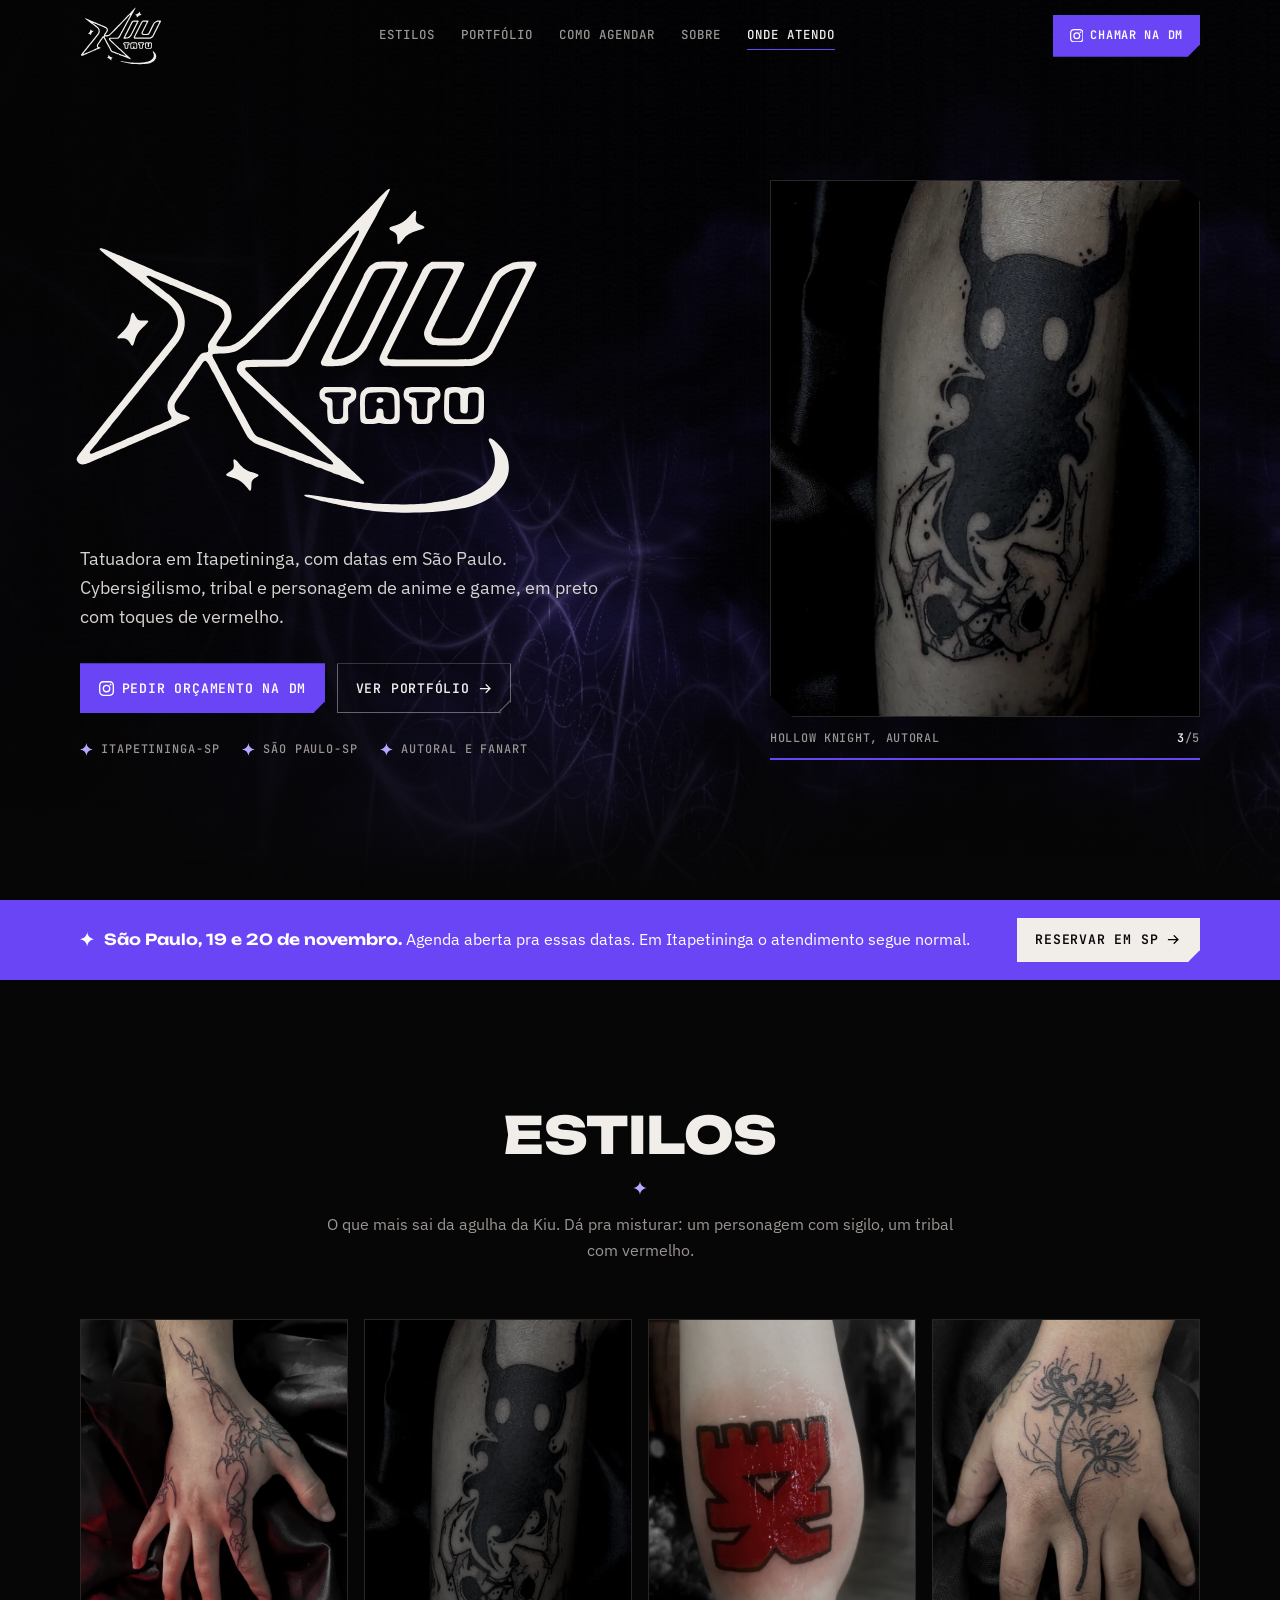
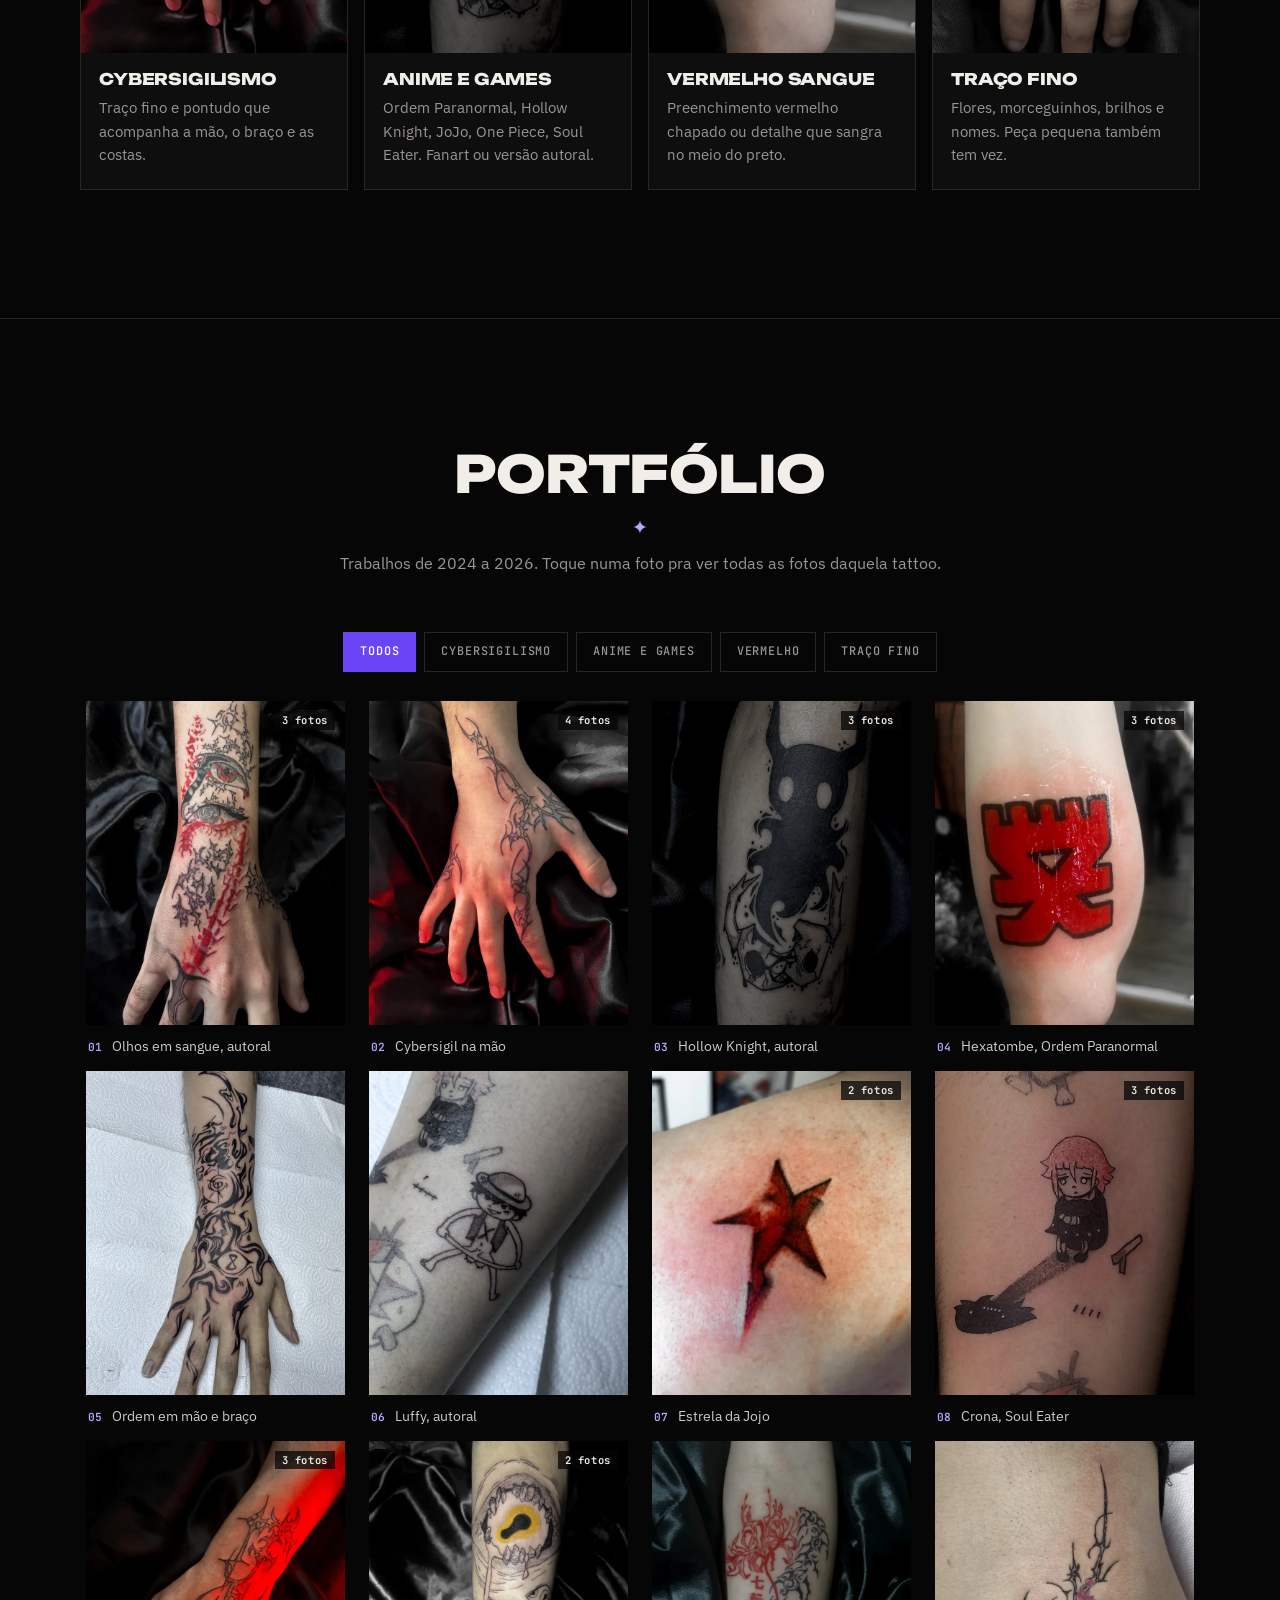
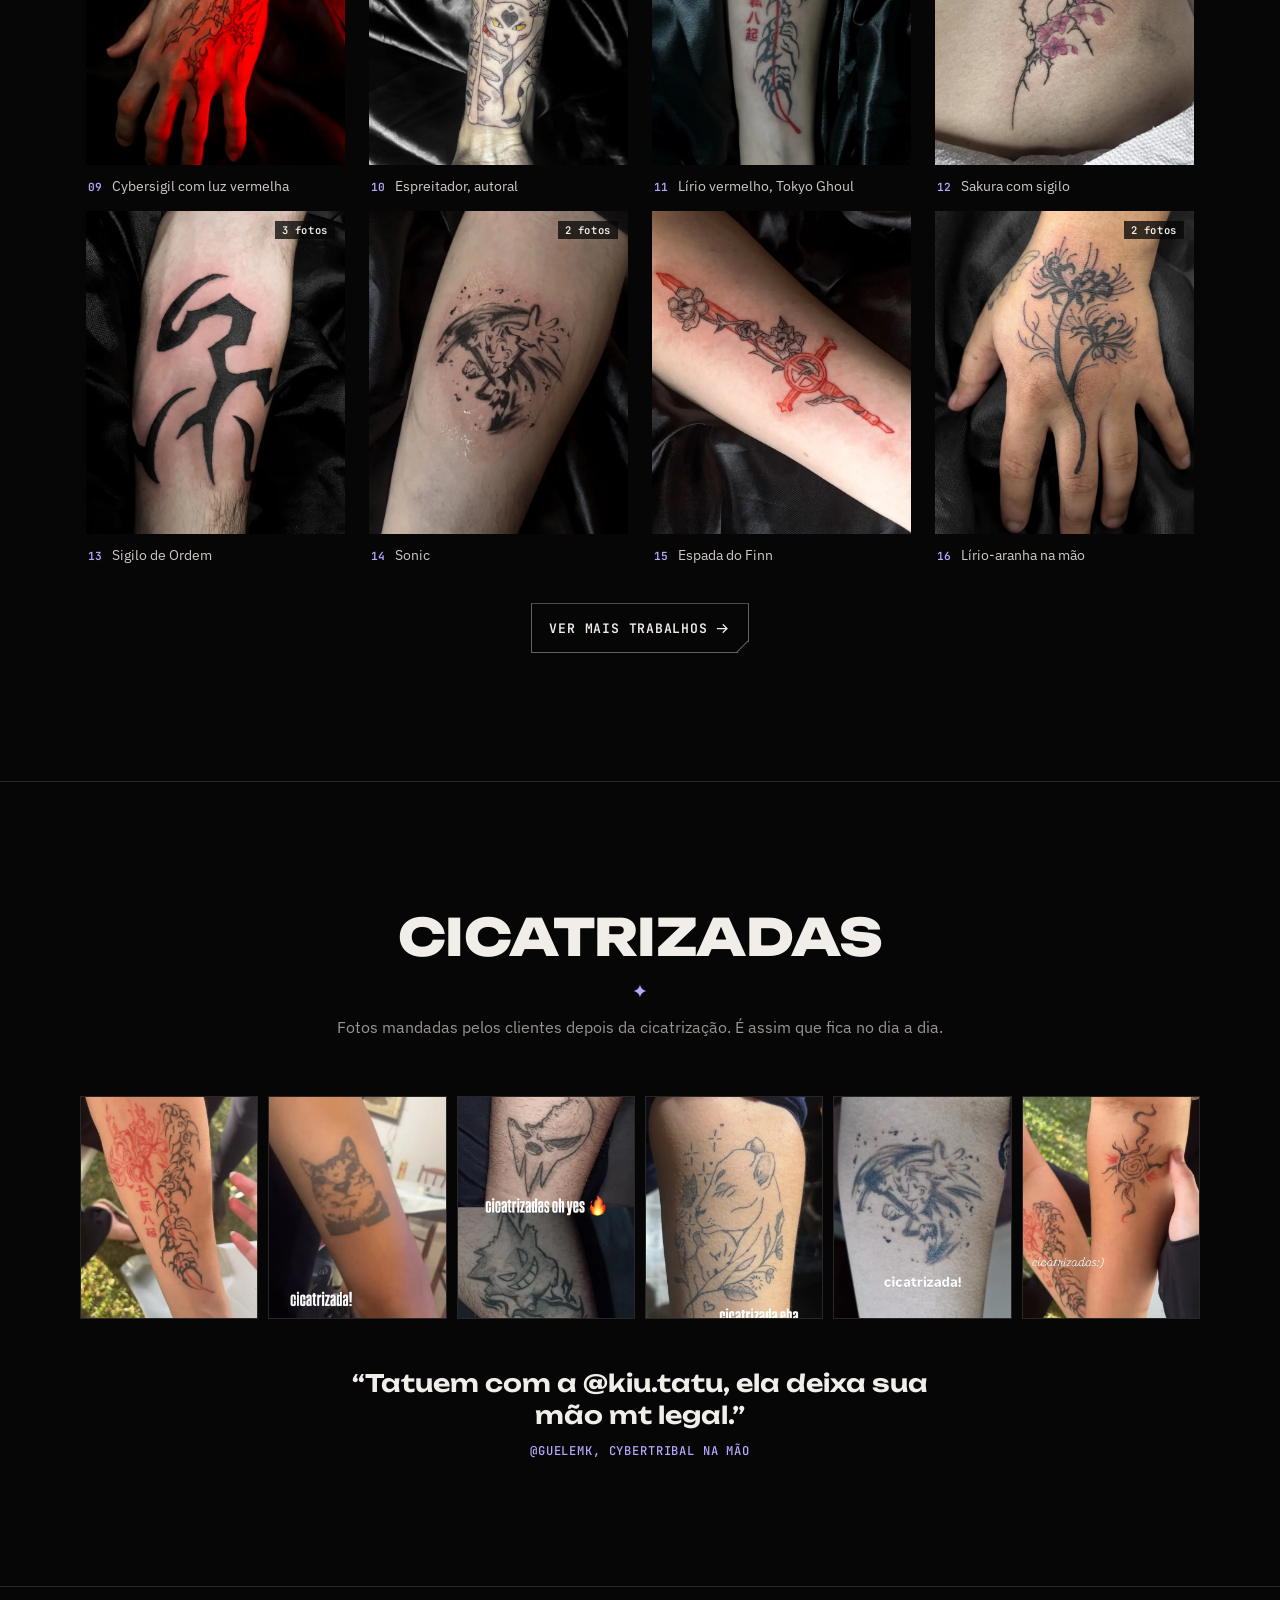
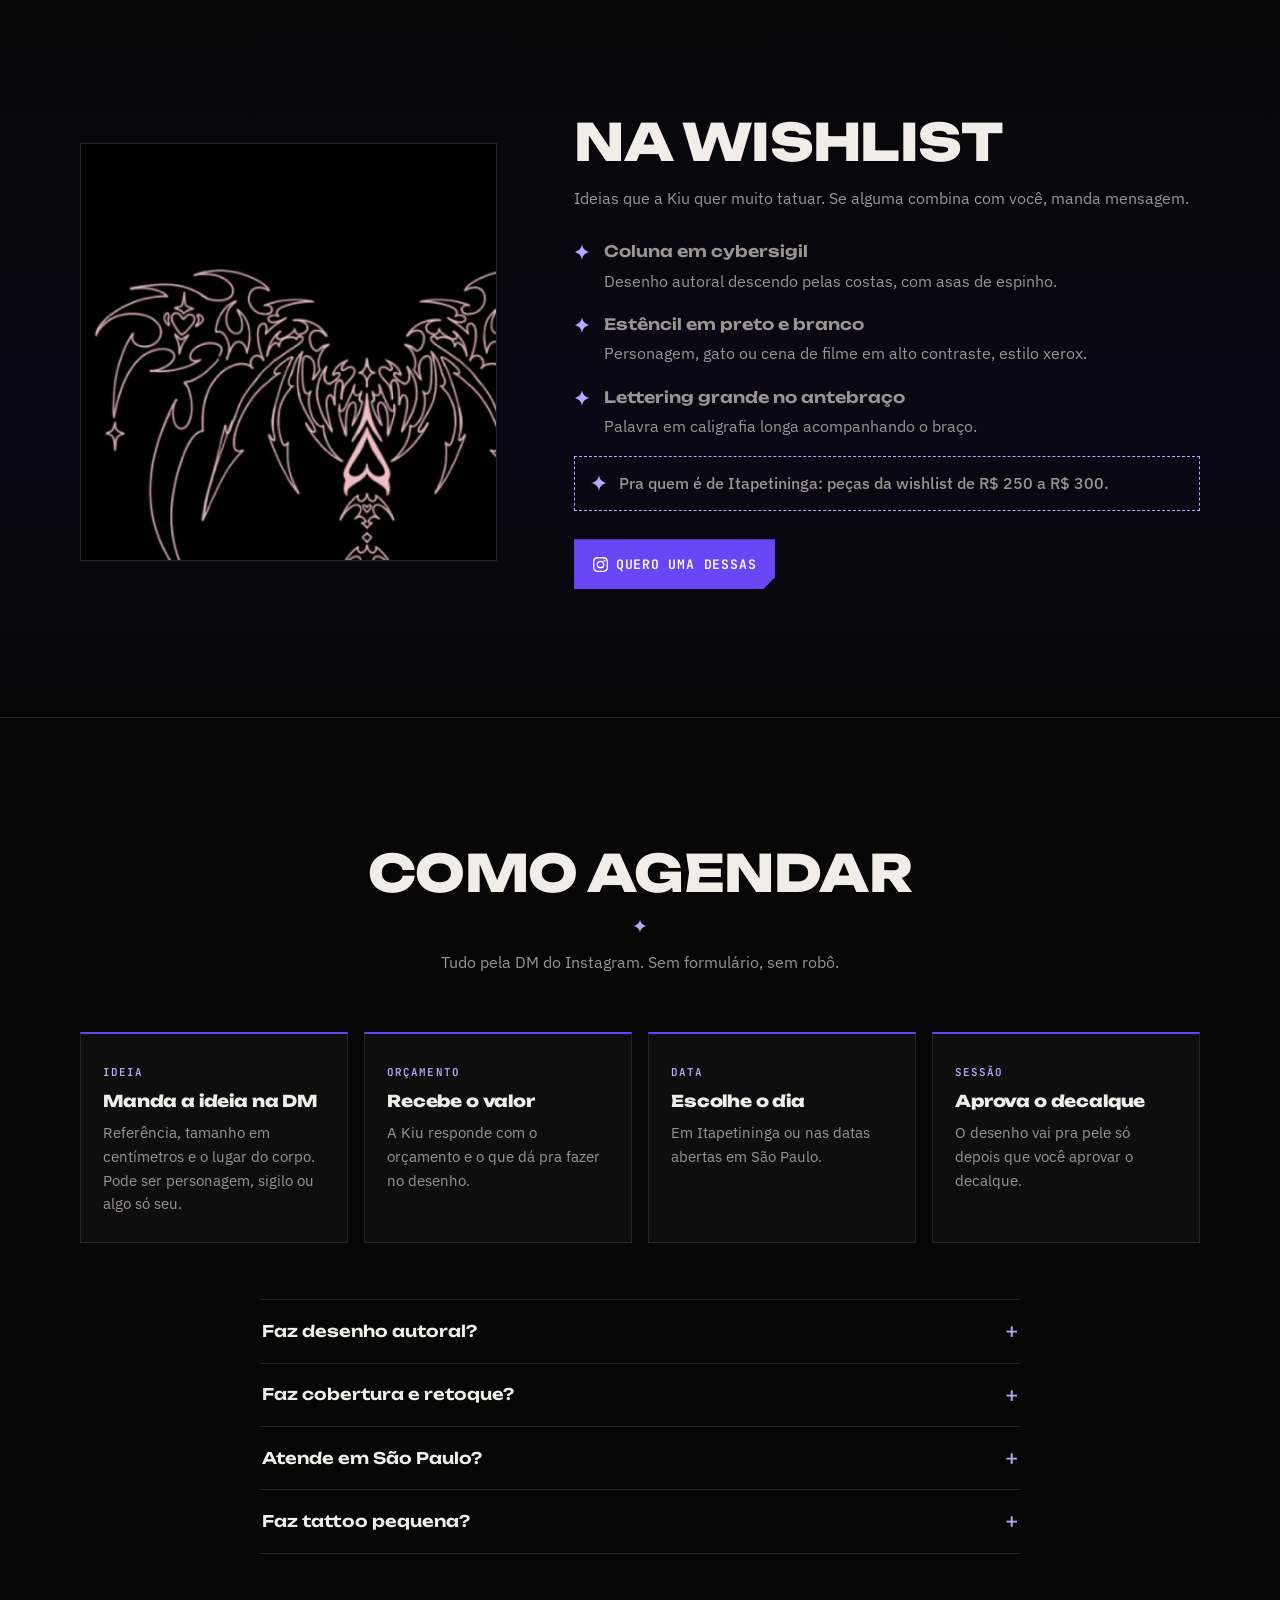
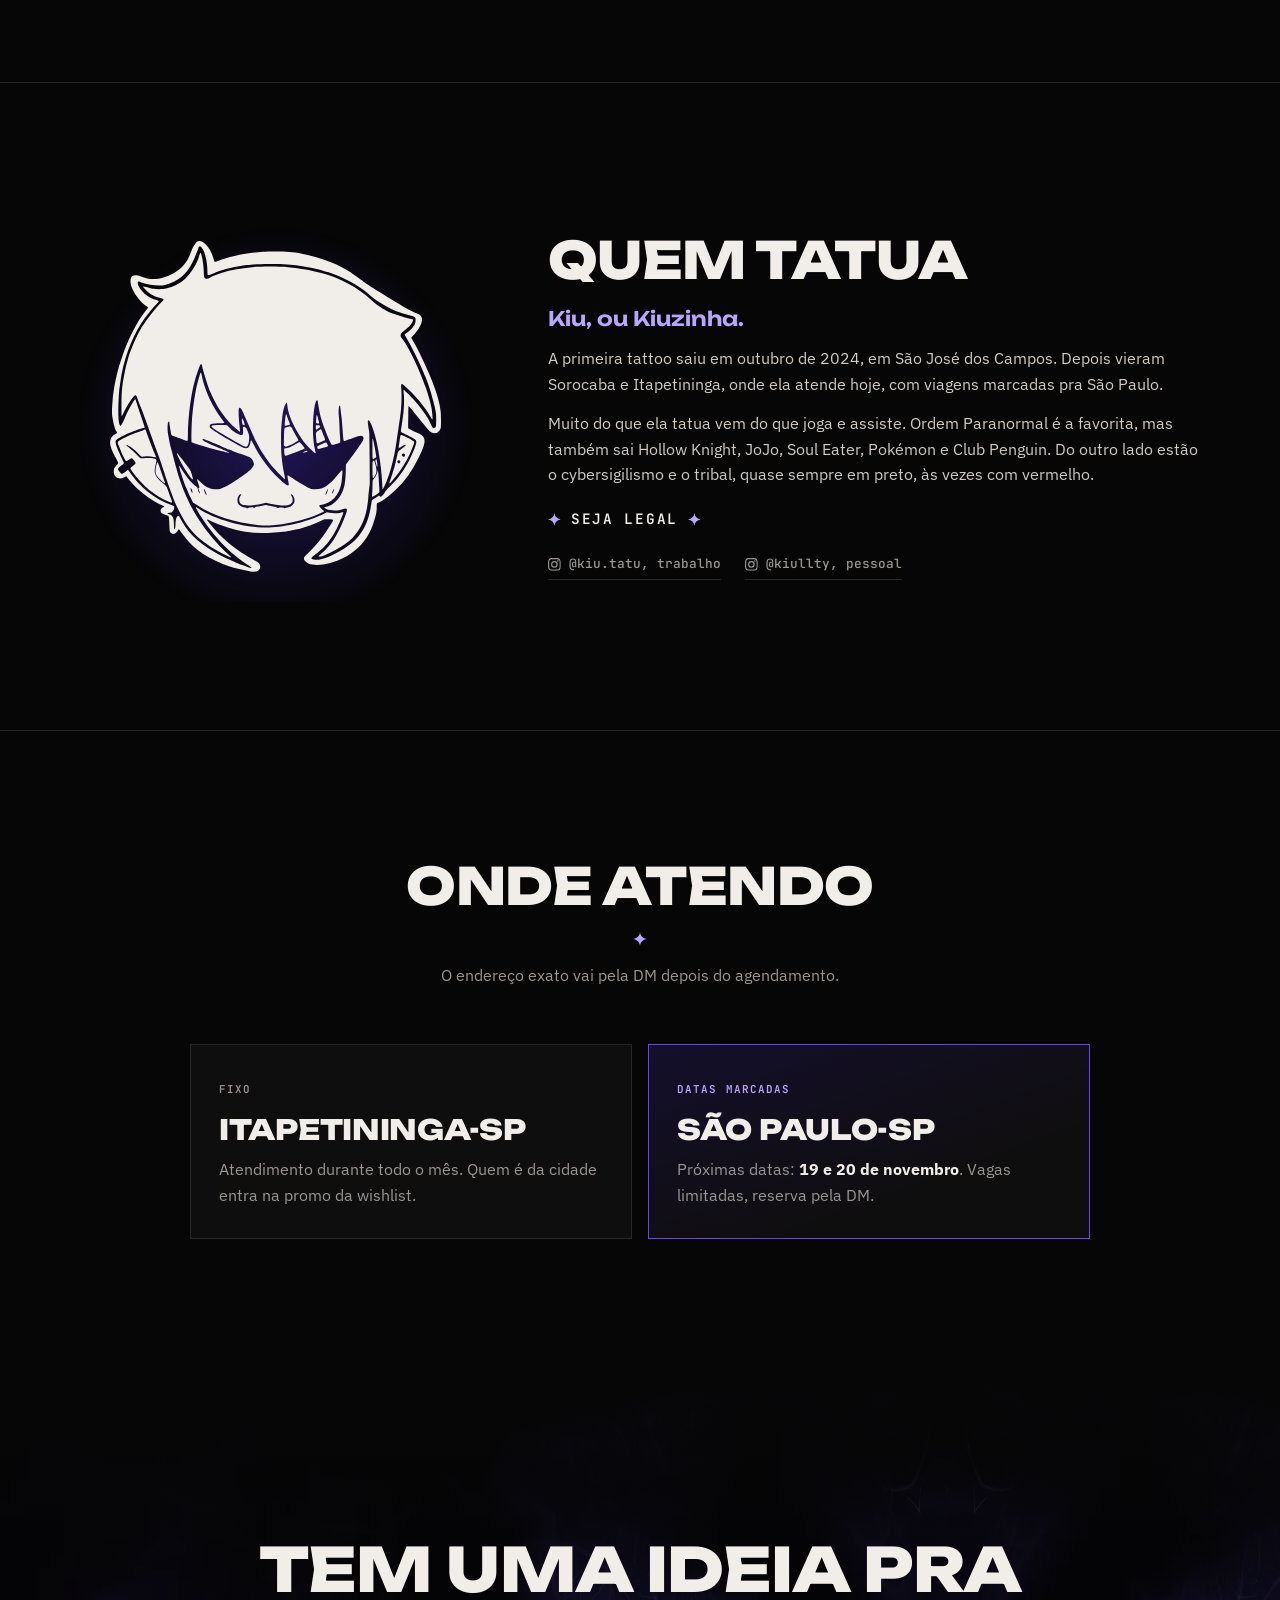
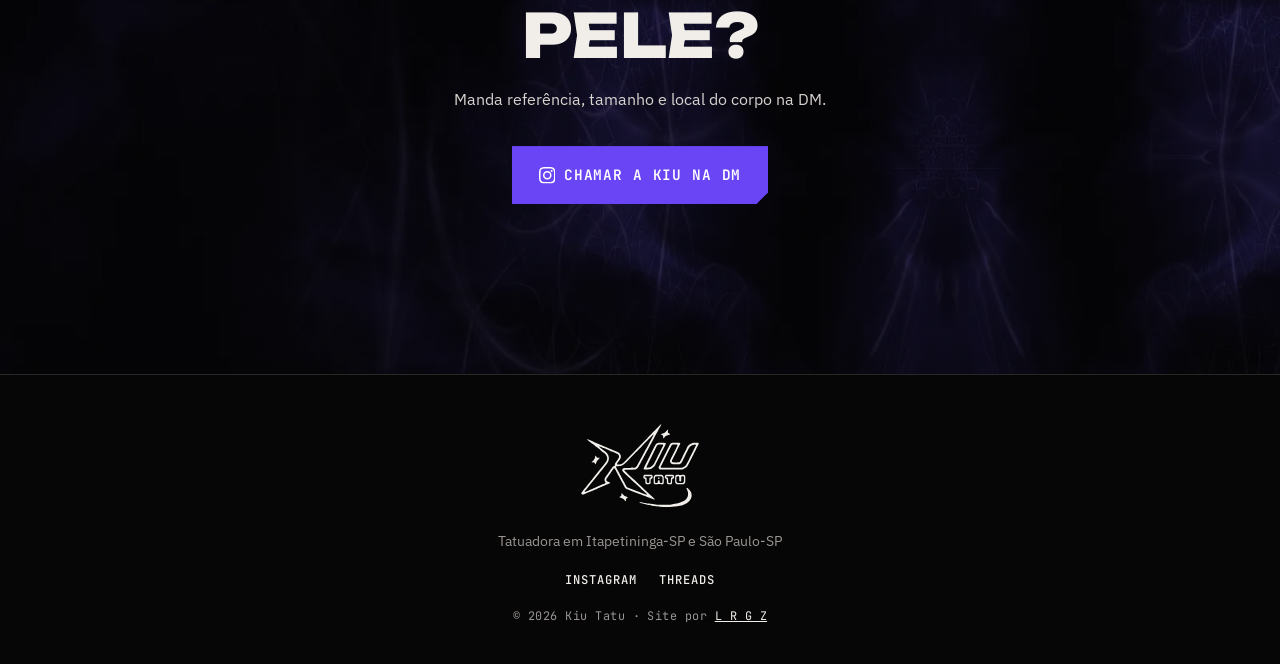
==== commit 0e8ecc7a: "Hero com fumaça e sigilos espelhados em shader, paleta ultravioleta Co-Authored-By: Claude Opus 5.5 " ====
--- a/index.html
+++ b/index.html
@@ -14,16 +14,16 @@
 <meta property="og:title" content="Kiu Tatu · Tatuadora">
 <meta property="og:description" content="Cybersigilismo, tribal, anime e games em preto e vermelho. Itapetininga-SP e São Paulo-SP.">
 <meta property="og:url" content="https://azeugral.github.io/kiu-tatu/">
-<meta property="og:image" content="https://azeugral.github.io/kiu-tatu/og.jpg?v=1">
+<meta property="og:image" content="https://azeugral.github.io/kiu-tatu/og.jpg?v=2">
 <meta property="og:image:width" content="1200">
 <meta property="og:image:height" content="630">
-<meta property="og:image:alt" content="Logo Kiu Tatu sobre cetim preto com luz vermelha">
+<meta property="og:image:alt" content="Logo Kiu Tatu sobre fumaça com sigilos">
 <meta name="twitter:card" content="summary_large_image">
 <link rel="preconnect" href="https://fonts.googleapis.com">
 <link rel="preconnect" href="https://fonts.gstatic.com" crossorigin>
 <link href="https://fonts.googleapis.com/css2?family=Unbounded:wght@400;600;800&family=IBM+Plex+Sans:wght@400;500;600&family=JetBrains+Mono:wght@400;600&display=swap" rel="stylesheet">
 <link rel="preload" as="image" href="assets/img/hero-1.webp">
-<link rel="stylesheet" href="assets/css/site.css?v=1">
+<link rel="stylesheet" href="assets/css/site.css?v=3">
 </head>
 <body>
 <svg width="0" height="0" style="position:absolute" aria-hidden="true">
@@ -42,7 +42,7 @@
       <a href="#sobre">Sobre</a>
       <a href="#onde">Onde atendo</a>
     </nav>
-    <a class="btn btn-sangue btn-nav" href="https://ig.me/m/kiu.tatu" target="_blank" rel="noopener"><svg><use href="#ig"/></svg><span>Chamar na DM</span></a>
+    <a class="btn btn-acento btn-nav" href="https://ig.me/m/kiu.tatu" target="_blank" rel="noopener"><svg><use href="#ig"/></svg><span>Chamar na DM</span></a>
     <button class="nav-menu" aria-label="Abrir menu" aria-expanded="false" aria-controls="menu"><span></span><span></span></button>
   </div>
 </header>
@@ -55,18 +55,18 @@
     <a href="#sobre">Sobre</a>
     <a href="#onde">Onde atendo</a>
   </nav>
-  <a class="btn btn-sangue" href="https://ig.me/m/kiu.tatu" target="_blank" rel="noopener"><svg><use href="#ig"/></svg><span>Chamar na DM</span></a>
+  <a class="btn btn-acento" href="https://ig.me/m/kiu.tatu" target="_blank" rel="noopener"><svg><use href="#ig"/></svg><span>Chamar na DM</span></a>
 </div>
 
 <main>
 <section class="hero" id="inicio">
-  <div class="hero-fundo" aria-hidden="true"></div>
+  <div class="hero-fundo" aria-hidden="true"><canvas class="fundo-gl"></canvas><video class="fundo-vid" muted loop playsinline preload="none"></video></div>
   <div class="hero-in">
     <div class="hero-txt">
       <h1 class="hero-logo"><span class="logo-mask"></span><span class="sr">Kiu Tatu</span></h1>
-      <p class="hero-lead">Tatuadora em Itapetininga, com datas em São Paulo. Cybersigilismo, tribal e personagem de anime e game, em preto e em vermelho sangue.</p>
+      <p class="hero-lead">Tatuadora em Itapetininga, com datas em São Paulo. Cybersigilismo, tribal e personagem de anime e game, em preto com toques de vermelho.</p>
       <div class="hero-btns">
-        <a class="btn btn-sangue" href="https://ig.me/m/kiu.tatu" target="_blank" rel="noopener"><svg><use href="#ig"/></svg><span>Pedir orçamento na DM</span></a>
+        <a class="btn btn-acento" href="https://ig.me/m/kiu.tatu" target="_blank" rel="noopener"><svg><use href="#ig"/></svg><span>Pedir orçamento na DM</span></a>
         <a class="btn btn-linha" href="#portfolio"><span>Ver portfólio</span><svg><use href="#seta"/></svg></a>
       </div>
       <ul class="selos">
@@ -174,7 +174,7 @@
         <li><svg><use href="#brilho"/></svg><div><strong>Lettering grande no antebraço</strong>Palavra em caligrafia longa acompanhando o braço.</div></li>
       </ul>
       <p class="promo"><svg><use href="#brilho"/></svg>Pra quem é de Itapetininga: peças da wishlist de R$ 250 a R$ 300.</p>
-      <a class="btn btn-sangue" href="https://ig.me/m/kiu.tatu" target="_blank" rel="noopener"><svg><use href="#ig"/></svg><span>Quero uma dessas</span></a>
+      <a class="btn btn-acento" href="https://ig.me/m/kiu.tatu" target="_blank" rel="noopener"><svg><use href="#ig"/></svg><span>Quero uma dessas</span></a>
     </div>
   </div>
 </section>
@@ -239,11 +239,11 @@
 </section>
 
 <section class="fim">
-  <div class="fim-fundo" aria-hidden="true"></div>
+  <div class="fim-fundo" aria-hidden="true"><video class="fundo-vid" muted loop playsinline preload="none" data-src="assets/video/sigilo-deitado.mp4"></video></div>
   <div class="fim-in">
     <h2>Tem uma ideia pra pele?</h2>
     <p>Manda referência, tamanho e local do corpo na DM.</p>
-    <a class="btn btn-sangue btn-g" href="https://ig.me/m/kiu.tatu" target="_blank" rel="noopener"><svg><use href="#ig"/></svg><span>Chamar a Kiu na DM</span></a>
+    <a class="btn btn-acento btn-g" href="https://ig.me/m/kiu.tatu" target="_blank" rel="noopener"><svg><use href="#ig"/></svg><span>Chamar a Kiu na DM</span></a>
   </div>
 </section>
 </main>
@@ -269,6 +269,7 @@
   <button class="gal-seta gal-prox" aria-label="Próxima foto"><svg><use href="#seta"/></svg></button>
 </div>
 
-<script src="assets/js/site.js?v=1" defer></script>
+<script src="assets/js/sigilo.js?v=3" defer></script>
+<script src="assets/js/site.js?v=3" defer></script>
 </body>
 </html>
--- a/assets/css/site.css
+++ b/assets/css/site.css
@@ -5,9 +5,10 @@
   --fio:#2a2626;
   --osso:#f1eeea;
   --cinza:#9a9592;
-  --sangue:#e3121c;
-  --sangue-2:#ff2a33;
-  --sangue-esc:#5c070b;
+  --acento:#6a45f5;
+  --acento-2:#8263ff;
+  --lilas:#b9a6ff;
+  --acento-esc:#22165a;
   --ease:cubic-bezier(.16,.84,.32,1);
   --t:.34s;
   --larg:1200px;
@@ -29,8 +30,8 @@
 button{font:inherit;color:inherit;background:none;border:0;cursor:pointer}
 svg{width:1em;height:1em;flex:none}
 .sr{position:absolute;width:1px;height:1px;overflow:hidden;clip:rect(0 0 0 0);white-space:nowrap}
-:focus-visible{outline:2px solid var(--sangue-2);outline-offset:3px}
-::selection{background:var(--sangue);color:#fff}
+:focus-visible{outline:2px solid var(--acento-2);outline-offset:3px}
+::selection{background:var(--acento);color:#fff}
 
 /* logo e avatar vetorizados a partir dos arquivos da cliente */
 .logo-mask{display:block;aspect-ratio:1111/789;background:var(--osso);
@@ -39,7 +40,7 @@
   -webkit-mask:url(../img/kiu.svg) center/contain no-repeat;mask:url(../img/kiu.svg) center/contain no-repeat}
 
 /* botões: retos, com corte em diagonal no canto e brilho que entra no hover */
-.btn{--c:var(--sangue);--tx:#fff;position:relative;display:inline-flex;align-items:center;justify-content:center;gap:.6em;
+.btn{--c:var(--acento);--tx:#fff;position:relative;display:inline-flex;align-items:center;justify-content:center;gap:.6em;
   min-height:50px;padding:0 1.35em;font:600 .82rem/1 var(--f-mono);letter-spacing:.06em;text-transform:uppercase;text-decoration:none;
   color:var(--tx);background:var(--c);border:1px solid var(--c);
   clip-path:polygon(0 0,100% 0,100% calc(100% - 12px),calc(100% - 12px) 100%,0 100%);
@@ -49,7 +50,7 @@
 .btn:active{transform:translateY(1px) scale(.985)}
 .btn svg{font-size:1.15em;transition:transform var(--t) var(--ease)}
 .btn:hover svg:last-child:not(:first-child){transform:translateX(3px)}
-.btn-sangue:hover{--c:var(--sangue-2)}
+.btn-acento:hover{--c:var(--acento-2)}
 .btn-linha{--c:transparent;--tx:var(--osso);border-color:rgba(241,238,234,.4)}
 .btn-linha::after{content:"";position:absolute;right:-2.5px;bottom:5.5px;width:17px;height:1px;background:rgba(241,238,234,.4);transform:rotate(-45deg);transition:background var(--t) var(--ease)}
 .btn-linha:hover::after{background:var(--osso)}
@@ -65,7 +66,7 @@
 .nav-logo{width:82px;flex:none}
 .nav-links{display:flex;gap:26px;margin:0 auto}
 .nav-links a{position:relative;font:500 .78rem/1 var(--f-mono);letter-spacing:.08em;text-transform:uppercase;text-decoration:none;color:var(--cinza);padding:8px 0;transition:color var(--t) var(--ease)}
-.nav-links a::after{content:"";position:absolute;left:0;right:0;bottom:0;height:1px;background:var(--sangue);transform:scaleX(0);transform-origin:left;transition:transform var(--t) var(--ease)}
+.nav-links a::after{content:"";position:absolute;left:0;right:0;bottom:0;height:1px;background:var(--acento);transform:scaleX(0);transform-origin:left;transition:transform var(--t) var(--ease)}
 .nav-links a:hover,.nav-links a.ativo{color:var(--osso)}
 .nav-links a:hover::after,.nav-links a.ativo::after{transform:scaleX(1)}
 .btn-nav{min-height:42px;font-size:.74rem}
@@ -80,16 +81,17 @@
 
 /* hero */
 .hero{position:relative;min-height:100svh;display:flex;align-items:center;padding:calc(var(--nav-h) + 32px) 0 64px;overflow:hidden}
-.hero-fundo{position:absolute;inset:0;z-index:-1;background:var(--breu) url(../img/cetim.webp) center/cover no-repeat;animation:respira 22s ease-in-out infinite alternate}
-.hero-fundo::after{content:"";position:absolute;inset:0;background:linear-gradient(90deg,rgba(6,6,6,.55),rgba(6,6,6,0) 60%),linear-gradient(0deg,var(--breu),rgba(6,6,6,0) 30%)}
-@keyframes respira{from{transform:scale(1.02)}to{transform:scale(1.08) translateX(-1%)}}
+.hero-fundo{position:absolute;inset:0;z-index:-1;background:var(--breu) url(../img/sigilo.webp) center/cover no-repeat}
+.fundo-gl,.fundo-vid{position:absolute;inset:0;width:100%;height:100%;object-fit:cover;opacity:0;transition:opacity 1.2s var(--ease)}
+.fundo-gl.on,.fundo-vid.on{opacity:1}
+.hero-fundo::after{content:"";position:absolute;inset:0;z-index:1;background:linear-gradient(90deg,rgba(6,6,6,.55),rgba(6,6,6,0) 60%),linear-gradient(0deg,var(--breu),rgba(6,6,6,0) 30%)}
 .hero-in{width:100%;max-width:var(--larg);margin:0 auto;padding:0 var(--gut);display:grid;grid-template-columns:1.1fr .9fr;gap:clamp(32px,6vw,88px);align-items:center}
 .hero-logo{width:min(470px,100%);margin:0 0 28px;margin-left:-1.5%}
 .hero-lead{max-width:30em;font-size:clamp(1.02rem,1.4vw,1.15rem);color:#d8d3cf}
 .hero-btns{display:flex;flex-wrap:wrap;gap:12px;margin:32px 0 30px}
 .selos{display:flex;flex-wrap:wrap;gap:10px 22px}
 .selos li{display:flex;align-items:center;gap:8px;font:500 .74rem/1 var(--f-mono);letter-spacing:.08em;text-transform:uppercase;color:var(--cinza)}
-.selos svg{color:var(--sangue);font-size:.8rem}
+.selos svg{color:var(--lilas);font-size:.8rem}
 .hero-foto{margin:0;justify-self:end;width:min(430px,100%)}
 .hero-quadro{position:relative;aspect-ratio:4/5;overflow:hidden;background:var(--cetim);border:1px solid var(--fio);
   clip-path:polygon(0 0,calc(100% - 22px) 0,100% 22px,100% 100%,22px 100%,0 calc(100% - 22px))}
@@ -98,7 +100,7 @@
 .hero-foto figcaption{display:flex;justify-content:space-between;align-items:baseline;gap:12px;margin-top:14px;font:500 .74rem/1.3 var(--f-mono);letter-spacing:.06em;text-transform:uppercase;color:var(--cinza)}
 .hero-cont b{color:var(--osso);font-weight:600}
 .hero-barra{height:2px;margin-top:12px;background:var(--fio)}
-.hero-barra i{display:block;height:100%;width:100%;background:var(--sangue);transform:scaleX(0);transform-origin:left}
+.hero-barra i{display:block;height:100%;width:100%;background:var(--acento);transform:scaleX(0);transform-origin:left}
 .hero-barra i.corre{transition:transform 6s linear;transform:scaleX(1)}
 /* entrada */
 .hero-logo,.hero-lead,.hero-btns,.selos,.hero-foto{animation:sobe .9s var(--ease) both}
@@ -106,7 +108,7 @@
 @keyframes sobe{from{opacity:0;transform:translateY(18px)}}
 
 /* faixa SP */
-.faixa-sp{background:var(--sangue);color:#fff}
+.faixa-sp{background:var(--acento);color:#fff}
 .faixa-in{max-width:var(--larg);margin:0 auto;padding:18px var(--gut);display:flex;align-items:center;justify-content:space-between;gap:16px 28px;flex-wrap:wrap}
 .faixa-in p{font-size:1rem}
 .faixa-in p svg{font-size:.9rem;vertical-align:-1px;margin-right:10px}
@@ -119,7 +121,7 @@
 .sec-in{max-width:var(--larg);margin:0 auto;padding:0 var(--gut)}
 .sec-cab{text-align:center;max-width:640px;margin:0 auto clamp(36px,5vw,56px)}
 .sec-cab h2{font-size:clamp(2rem,4.6vw,3.2rem);text-transform:uppercase}
-.sec-cab h2::after{content:"";display:block;width:14px;height:14px;margin:18px auto 0;background:var(--sangue);
+.sec-cab h2::after{content:"";display:block;width:14px;height:14px;margin:18px auto 0;background:var(--lilas);
   -webkit-mask:url("data:image/svg+xml,%3Csvg xmlns='http://www.w3.org/2000/svg' viewBox='0 0 24 24'%3E%3Cpath d='M12 0c.7 6.6 4.8 10.9 12 12-7.2 1.1-11.3 5.4-12 12-.7-6.6-4.8-10.9-12-12C7.2 10.9 11.3 6.6 12 0Z'/%3E%3C/svg%3E") center/contain no-repeat;
   mask:url("data:image/svg+xml,%3Csvg xmlns='http://www.w3.org/2000/svg' viewBox='0 0 24 24'%3E%3Cpath d='M12 0c.7 6.6 4.8 10.9 12 12-7.2 1.1-11.3 5.4-12 12-.7-6.6-4.8-10.9-12-12C7.2 10.9 11.3 6.6 12 0Z'/%3E%3C/svg%3E") center/contain no-repeat}
 .sec-cab p{margin-top:16px;color:var(--cinza);font-size:1.02rem}
@@ -131,14 +133,14 @@
 .estilo div{padding:18px 18px 22px}
 .estilo h3{font-size:1rem;text-transform:uppercase;margin-bottom:8px}
 .estilo p{font-size:.92rem;color:var(--cinza)}
-.estilo:hover{border-color:var(--sangue)}
+.estilo:hover{border-color:var(--acento)}
 .estilo:hover img{filter:none;transform:scale(1.04)}
 
 /* portfólio */
 .filtros{display:flex;justify-content:center;flex-wrap:wrap;gap:8px;margin-bottom:28px}
 .filtros button{min-height:40px;padding:0 16px;font:500 .74rem/1 var(--f-mono);letter-spacing:.07em;text-transform:uppercase;color:var(--cinza);border:1px solid var(--fio);transition:color var(--t) var(--ease),border-color var(--t) var(--ease),background var(--t) var(--ease)}
 .filtros button:hover{color:var(--osso);border-color:var(--cinza)}
-.filtros button[aria-selected="true"]{color:#fff;background:var(--sangue);border-color:var(--sangue)}
+.filtros button[aria-selected="true"]{color:#fff;background:var(--acento);border-color:var(--acento)}
 .grade{display:grid;grid-template-columns:repeat(4,1fr);gap:12px}
 .grade li{animation:aparece .5s var(--ease) both}
 @keyframes aparece{from{opacity:0;transform:translateY(10px)}}
@@ -148,7 +150,7 @@
 .obra-img .qtd{position:absolute;top:10px;right:10px;padding:4px 7px;background:rgba(6,6,6,.75);font:600 .66rem/1 var(--f-mono);letter-spacing:.06em}
 .grade button:hover .obra-img img{transform:scale(1.05)}
 .obra-leg{display:flex;gap:10px;align-items:baseline;padding:10px 2px 0;font-size:.86rem;color:#cfcac6}
-.obra-leg span{font:600 .7rem/1 var(--f-mono);color:var(--sangue)}
+.obra-leg span{font:600 .7rem/1 var(--f-mono);color:var(--lilas)}
 .grade-mais{display:flex;justify-content:center;margin-top:36px}
 
 /* cicatrizadas */
@@ -156,10 +158,10 @@
 .cic img{aspect-ratio:4/5;width:100%;object-fit:cover;border:1px solid var(--fio)}
 .citacao{margin:48px auto 0;max-width:620px;text-align:center}
 .citacao p{font:600 clamp(1.15rem,2.2vw,1.5rem)/1.35 var(--f-tit)}
-.citacao cite{display:block;margin-top:14px;font:500 .76rem/1 var(--f-mono);letter-spacing:.07em;text-transform:uppercase;font-style:normal;color:var(--sangue)}
+.citacao cite{display:block;margin-top:14px;font:500 .76rem/1 var(--f-mono);letter-spacing:.07em;text-transform:uppercase;font-style:normal;color:var(--lilas)}
 
 /* wishlist */
-.sec-wish{background:linear-gradient(180deg,var(--breu),#0d0505 60%,var(--breu))}
+.sec-wish{background:linear-gradient(180deg,var(--breu),#0a0816 60%,var(--breu))}
 .wish{display:grid;grid-template-columns:.8fr 1.2fr;gap:clamp(32px,6vw,80px);align-items:center}
 .wish-foto{margin:0;border:1px solid var(--fio);background:#000}
 .wish-foto img{width:100%}
@@ -167,41 +169,41 @@
 .wish-txt>p{margin:16px 0 28px;color:var(--cinza)}
 .lista-brilho{display:grid;gap:18px}
 .lista-brilho li{display:flex;gap:14px}
-.lista-brilho svg{color:var(--sangue);margin-top:5px}
+.lista-brilho svg{color:var(--lilas);margin-top:5px}
 .lista-brilho strong{display:block;font-family:var(--f-tit);font-weight:600;font-size:.98rem;margin-bottom:4px}
 .lista-brilho div{color:var(--cinza)}
-.promo{display:flex;gap:12px;align-items:center;margin:30px 0 26px;padding:14px 16px;border:1px dashed var(--sangue);color:var(--osso);font-weight:500}
-.promo svg{color:var(--sangue)}
+.promo{display:flex;gap:12px;align-items:center;margin:30px 0 26px;padding:14px 16px;border:1px dashed var(--lilas);color:var(--osso);font-weight:500}
+.promo svg{color:var(--lilas)}
 
 /* como agendar */
 .passos{display:grid;grid-template-columns:repeat(4,1fr);gap:16px;counter-reset:p}
-.passos li{padding:24px 22px 26px;background:var(--cetim);border:1px solid var(--fio);border-top:2px solid var(--sangue)}
-.passo-tag{display:inline-block;font:600 .68rem/1 var(--f-mono);letter-spacing:.1em;text-transform:uppercase;color:var(--sangue);margin-bottom:16px}
+.passos li{padding:24px 22px 26px;background:var(--cetim);border:1px solid var(--fio);border-top:2px solid var(--acento)}
+.passo-tag{display:inline-block;font:600 .68rem/1 var(--f-mono);letter-spacing:.1em;text-transform:uppercase;color:var(--lilas);margin-bottom:16px}
 .passos h3{font-size:1.02rem;margin-bottom:10px}
 .passos p{font-size:.93rem;color:var(--cinza)}
 .faq{max-width:760px;margin:56px auto 0;border-top:1px solid var(--fio)}
 .faq details{border-bottom:1px solid var(--fio)}
 .faq summary{list-style:none;cursor:pointer;display:flex;justify-content:space-between;align-items:center;gap:16px;padding:20px 2px;font:600 1rem/1.3 var(--f-tit)}
 .faq summary::-webkit-details-marker{display:none}
-.faq summary::after{content:"+";font:400 1.4rem/1 var(--f-mono);color:var(--sangue);transition:transform var(--t) var(--ease)}
+.faq summary::after{content:"+";font:400 1.4rem/1 var(--f-mono);color:var(--lilas);transition:transform var(--t) var(--ease)}
 .faq details[open] summary::after{transform:rotate(45deg)}
 .faq details p{padding:0 2px 22px;color:var(--cinza)}
 
 /* sobre */
 .sobre{display:grid;grid-template-columns:.75fr 1.25fr;gap:clamp(32px,6vw,80px);align-items:center}
 .sobre-kiu{position:relative;aspect-ratio:1;max-width:400px;width:100%;justify-self:center;display:grid;place-items:center;
-  background:radial-gradient(circle at 50% 55%,var(--sangue-esc),transparent 68%)}
+  background:radial-gradient(circle at 50% 55%,var(--acento-esc),transparent 68%)}
 .sobre-kiu .kiu-mask{width:86%;animation:flutua 5s ease-in-out infinite}
 @keyframes flutua{50%{transform:translateY(-8px) rotate(-1.5deg)}}
 .sobre-txt h2{font-size:clamp(2rem,4.6vw,3.2rem);text-transform:uppercase}
-.sobre-nome{margin:18px 0 14px;font:600 1.25rem/1.3 var(--f-tit);color:var(--sangue)}
+.sobre-nome{margin:18px 0 14px;font:600 1.25rem/1.3 var(--f-tit);color:var(--lilas)}
 .sobre-txt p+p{margin-top:14px}
 .sobre-txt>p:not(.sobre-nome):not(.sobre-ass){color:#cfcac6}
 .sobre-ass{display:flex;align-items:center;gap:10px;margin:24px 0 !important;font:600 .9rem/1 var(--f-mono);letter-spacing:.12em;text-transform:uppercase}
-.sobre-ass svg{color:var(--sangue);font-size:.8rem}
+.sobre-ass svg{color:var(--lilas);font-size:.8rem}
 .sobre-links{display:flex;flex-wrap:wrap;gap:10px 24px}
 .sobre-links a{display:inline-flex;align-items:center;gap:8px;font:500 .8rem/1 var(--f-mono);text-decoration:none;color:var(--cinza);padding:8px 0;border-bottom:1px solid var(--fio);transition:color var(--t) var(--ease),border-color var(--t) var(--ease)}
-.sobre-links a:hover{color:var(--osso);border-color:var(--sangue)}
+.sobre-links a:hover{color:var(--osso);border-color:var(--acento)}
 
 /* onde */
 .locais{display:grid;grid-template-columns:1fr 1fr;gap:16px;max-width:900px;margin:0 auto}
@@ -210,13 +212,13 @@
 .local h3{font-size:clamp(1.3rem,2.6vw,1.75rem);margin:14px 0 12px;text-transform:uppercase}
 .local p{color:var(--cinza)}
 .local strong{color:var(--osso)}
-.local-sp{border-color:var(--sangue);background:linear-gradient(160deg,#1a0607,var(--cetim) 70%)}
-.local-sp .local-tag{color:var(--sangue)}
+.local-sp{border-color:var(--acento);background:linear-gradient(160deg,#140f2c,var(--cetim) 70%)}
+.local-sp .local-tag{color:var(--lilas)}
 
 /* chamada final */
 .fim{position:relative;padding:clamp(96px,14vw,170px) 0;text-align:center;overflow:hidden}
-.fim-fundo{position:absolute;inset:0;z-index:-1;background:url(../img/cetim-m.webp) center 75%/cover no-repeat;opacity:.9}
-.fim-fundo::after{content:"";position:absolute;inset:0;background:linear-gradient(180deg,var(--breu),rgba(6,6,6,.25) 40%,rgba(6,6,6,.4))}
+.fim-fundo{position:absolute;inset:0;z-index:-1;background:var(--breu) url(../img/sigilo.webp) center/cover no-repeat}
+.fim-fundo::after{content:"";position:absolute;inset:0;z-index:1;background:linear-gradient(180deg,var(--breu),rgba(6,6,6,.25) 40%,rgba(6,6,6,.4))}
 .fim-in{padding:0 var(--gut)}
 .fim h2{font-size:clamp(2rem,5.4vw,3.8rem);text-transform:uppercase;max-width:14ch;margin:0 auto}
 .fim p{margin:18px 0 34px;color:#d8d3cf}
@@ -228,7 +230,7 @@
 .rodape p{color:var(--cinza);font-size:.9rem}
 .rodape-links{display:flex;gap:22px}
 .rodape-links a{font:500 .76rem/1 var(--f-mono);letter-spacing:.08em;text-transform:uppercase;text-decoration:none;color:var(--osso);padding:8px 0}
-.rodape-links a:hover{color:var(--sangue-2)}
+.rodape-links a:hover{color:var(--lilas)}
 .assina{font:400 .74rem/1.4 var(--f-mono)!important;letter-spacing:.04em}
 .assina a{color:var(--osso)}
 
@@ -241,10 +243,10 @@
 .gal-fig img{max-width:min(92vw,900px);max-height:calc(100svh - 150px);width:auto;height:auto;object-fit:contain}
 .gal-fig figcaption{display:flex;flex-wrap:wrap;justify-content:center;gap:8px 18px;margin-top:16px;font:500 .76rem/1.3 var(--f-mono);letter-spacing:.06em;text-transform:uppercase;color:var(--cinza)}
 .gal-tit{color:var(--osso)}
-.gal-ig{color:var(--sangue-2)}
+.gal-ig{color:var(--lilas)}
 .gal-fechar{position:absolute;top:10px;right:14px;width:48px;height:48px;font-size:2rem;line-height:1}
 .gal-seta{position:absolute;top:50%;width:52px;height:52px;margin-top:-26px;display:grid;place-items:center;border:1px solid var(--fio);background:rgba(6,6,6,.6);font-size:1.3rem;transition:border-color var(--t) var(--ease)}
-.gal-seta:hover{border-color:var(--sangue)}
+.gal-seta:hover{border-color:var(--acento)}
 .gal-ant{left:14px}.gal-ant svg{transform:rotate(180deg)}
 .gal-prox{right:14px}
 
@@ -262,7 +264,7 @@
   .btn-nav span{display:none}
   .btn-nav{min-height:42px;width:46px;padding:0}
   .hero{min-height:auto;padding:calc(var(--nav-h) + 20px) 0 48px}
-  .hero-fundo{background-image:url(../img/cetim-m.webp);background-position:center bottom;animation:none}
+  .hero-fundo{background-image:url(../img/sigilo-m.webp);background-position:center bottom}
   .hero-fundo::after{background:linear-gradient(0deg,var(--breu),rgba(6,6,6,0) 25%),linear-gradient(180deg,rgba(6,6,6,.4),rgba(6,6,6,0) 40%)}
   .hero-in{grid-template-columns:1fr;gap:32px}
   .hero-txt{text-align:center}
@@ -294,7 +296,7 @@
   .gal-seta{top:auto;bottom:16px;margin:0}
   .gal-ant{left:calc(50% - 62px)}.gal-prox{right:calc(50% - 62px)}
   .barra-dm{position:fixed;left:0;right:0;bottom:0;z-index:40;display:flex;align-items:center;justify-content:center;gap:10px;
-    min-height:56px;padding-bottom:env(safe-area-inset-bottom);background:var(--sangue);color:#fff;text-decoration:none;
+    min-height:56px;padding-bottom:env(safe-area-inset-bottom);background:var(--acento);color:#fff;text-decoration:none;
     font:600 .8rem/1 var(--f-mono);letter-spacing:.07em;text-transform:uppercase;transform:translateY(110%);transition:transform var(--t) var(--ease)}
   .barra-dm.on{transform:none}
   .rodape{padding-bottom:calc(96px + env(safe-area-inset-bottom))}
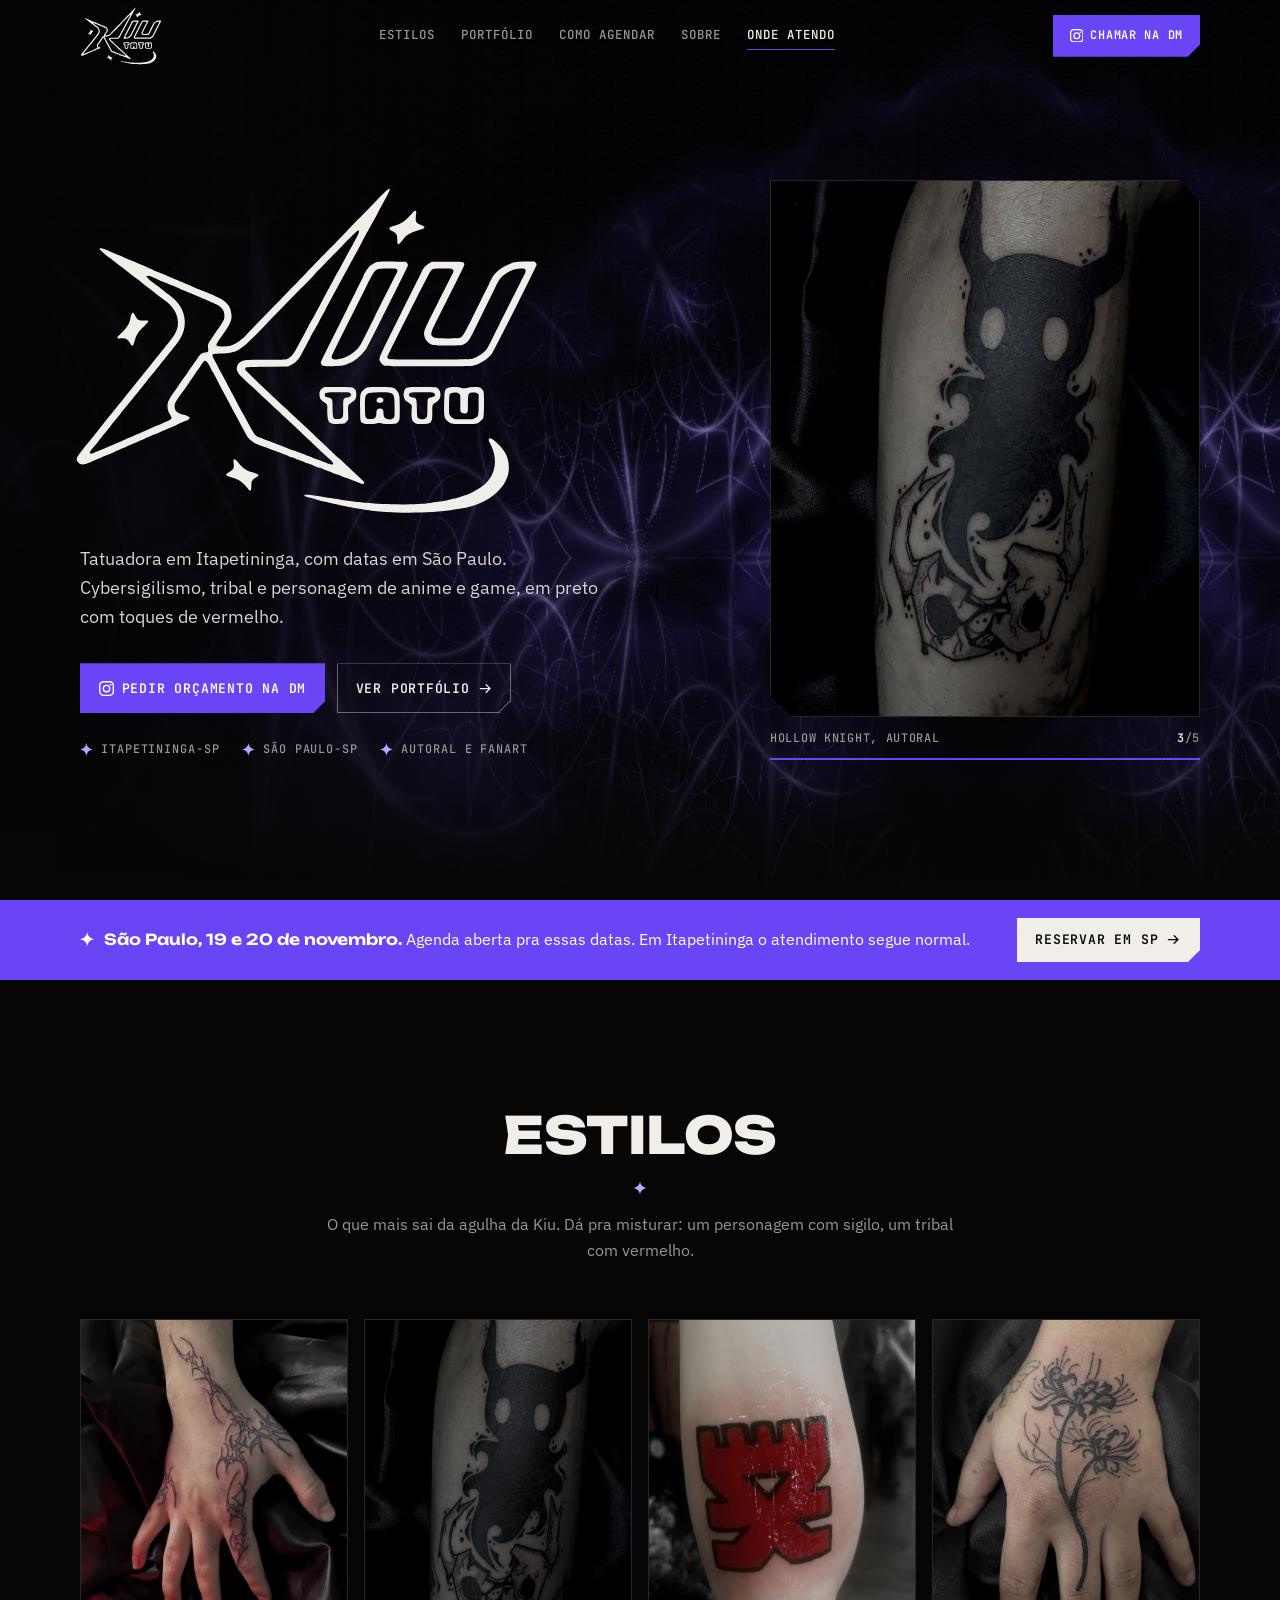
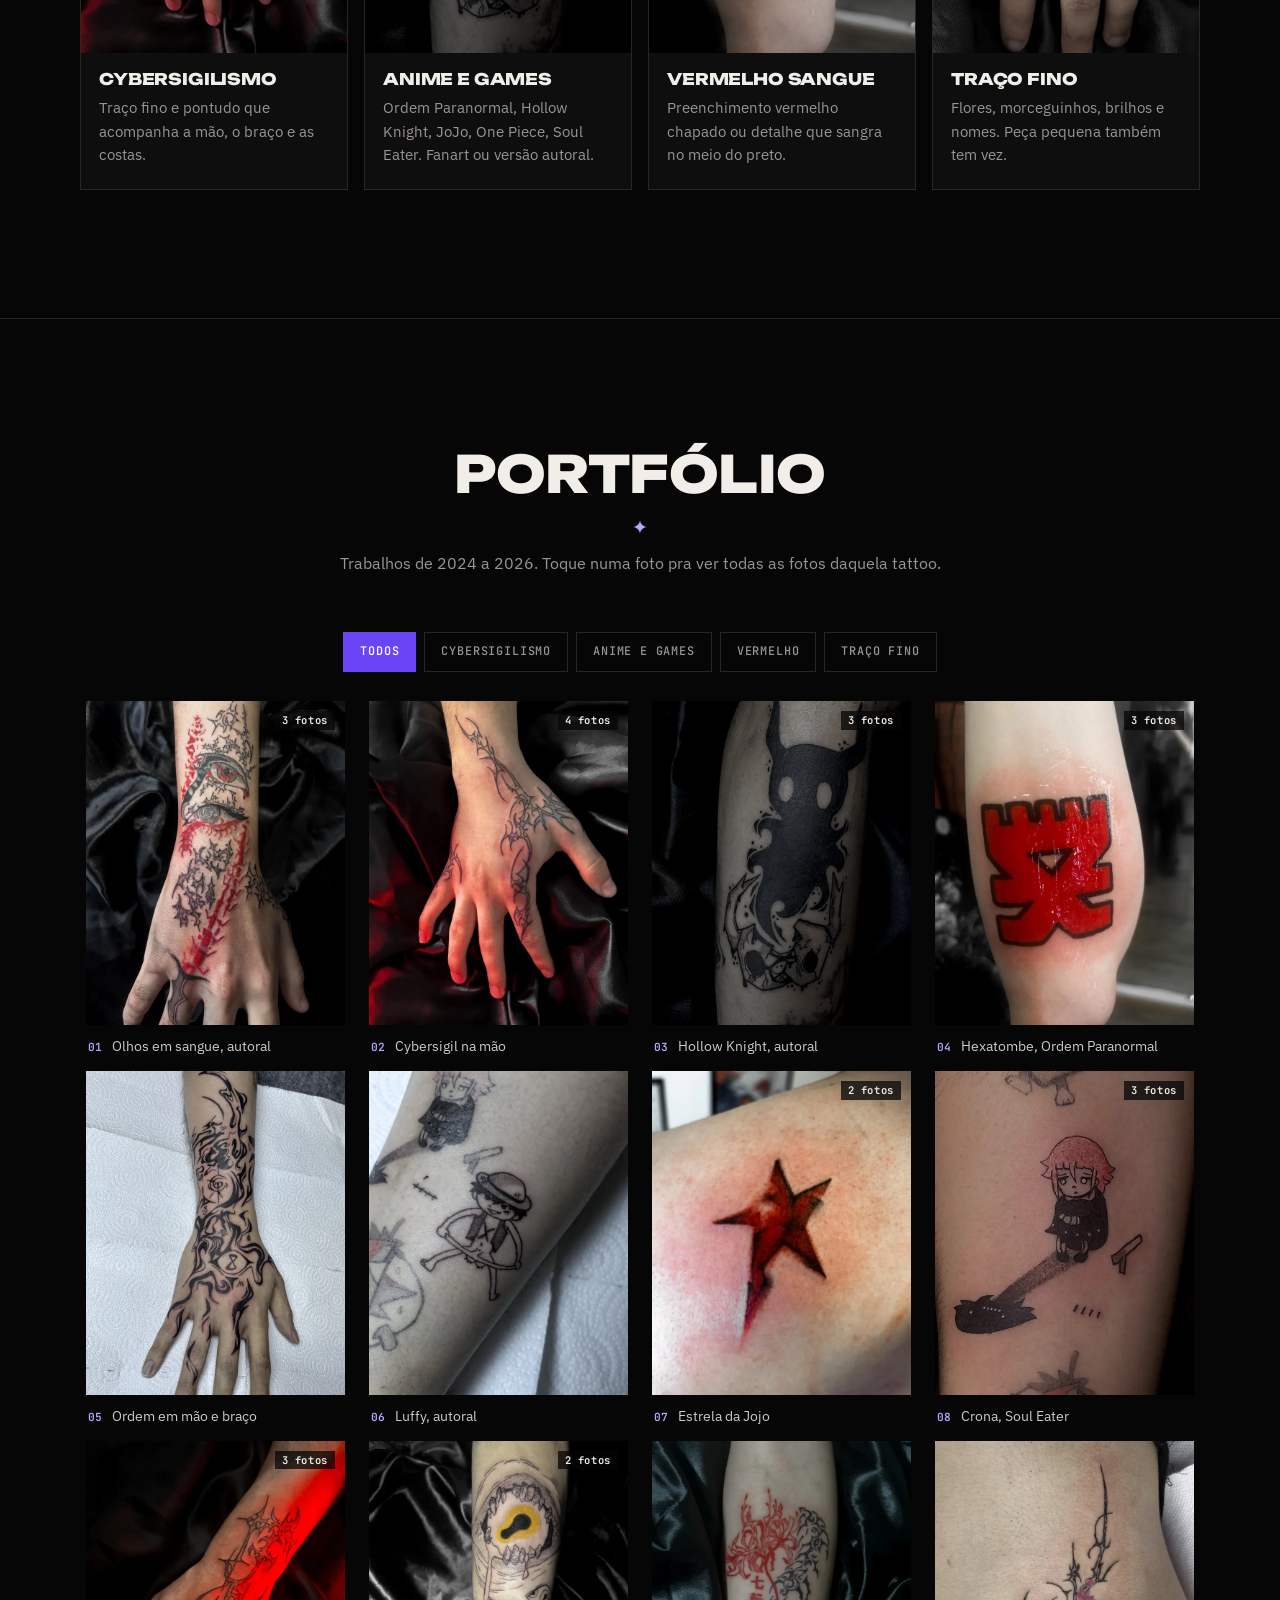
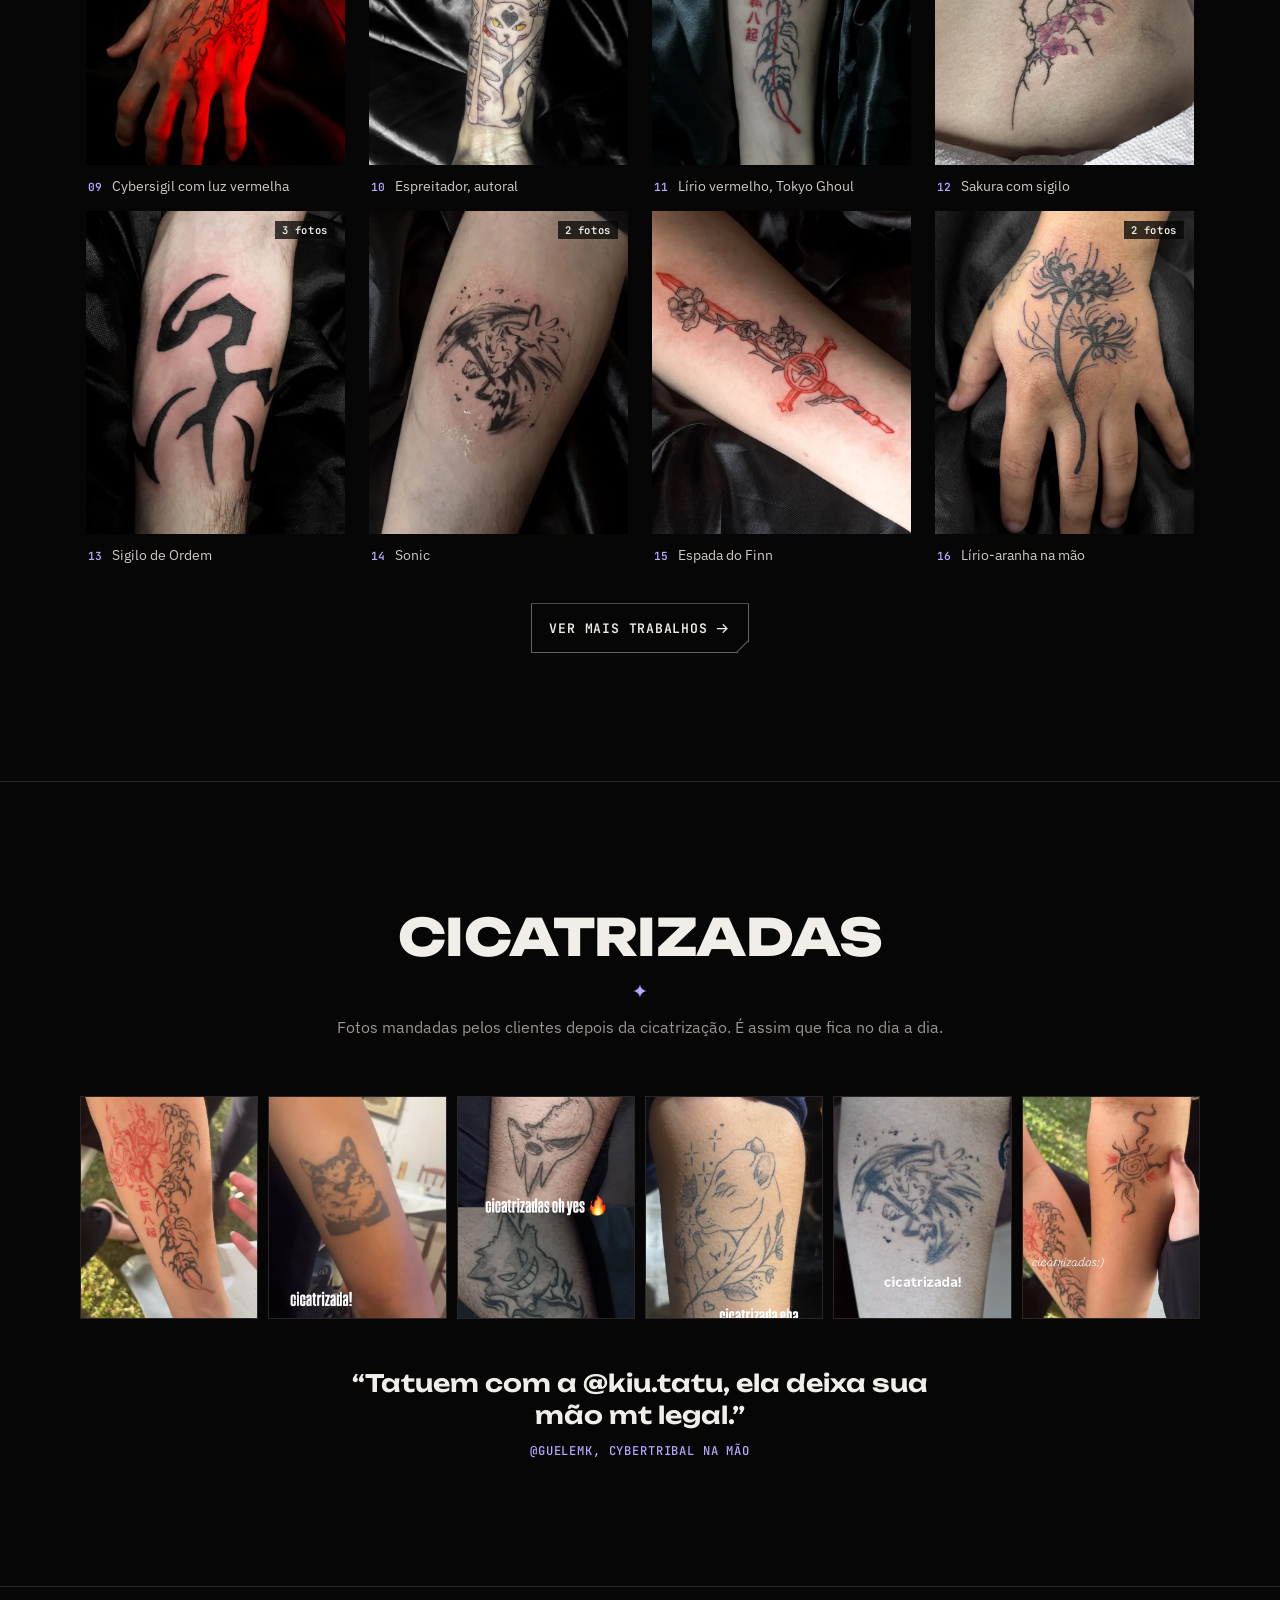
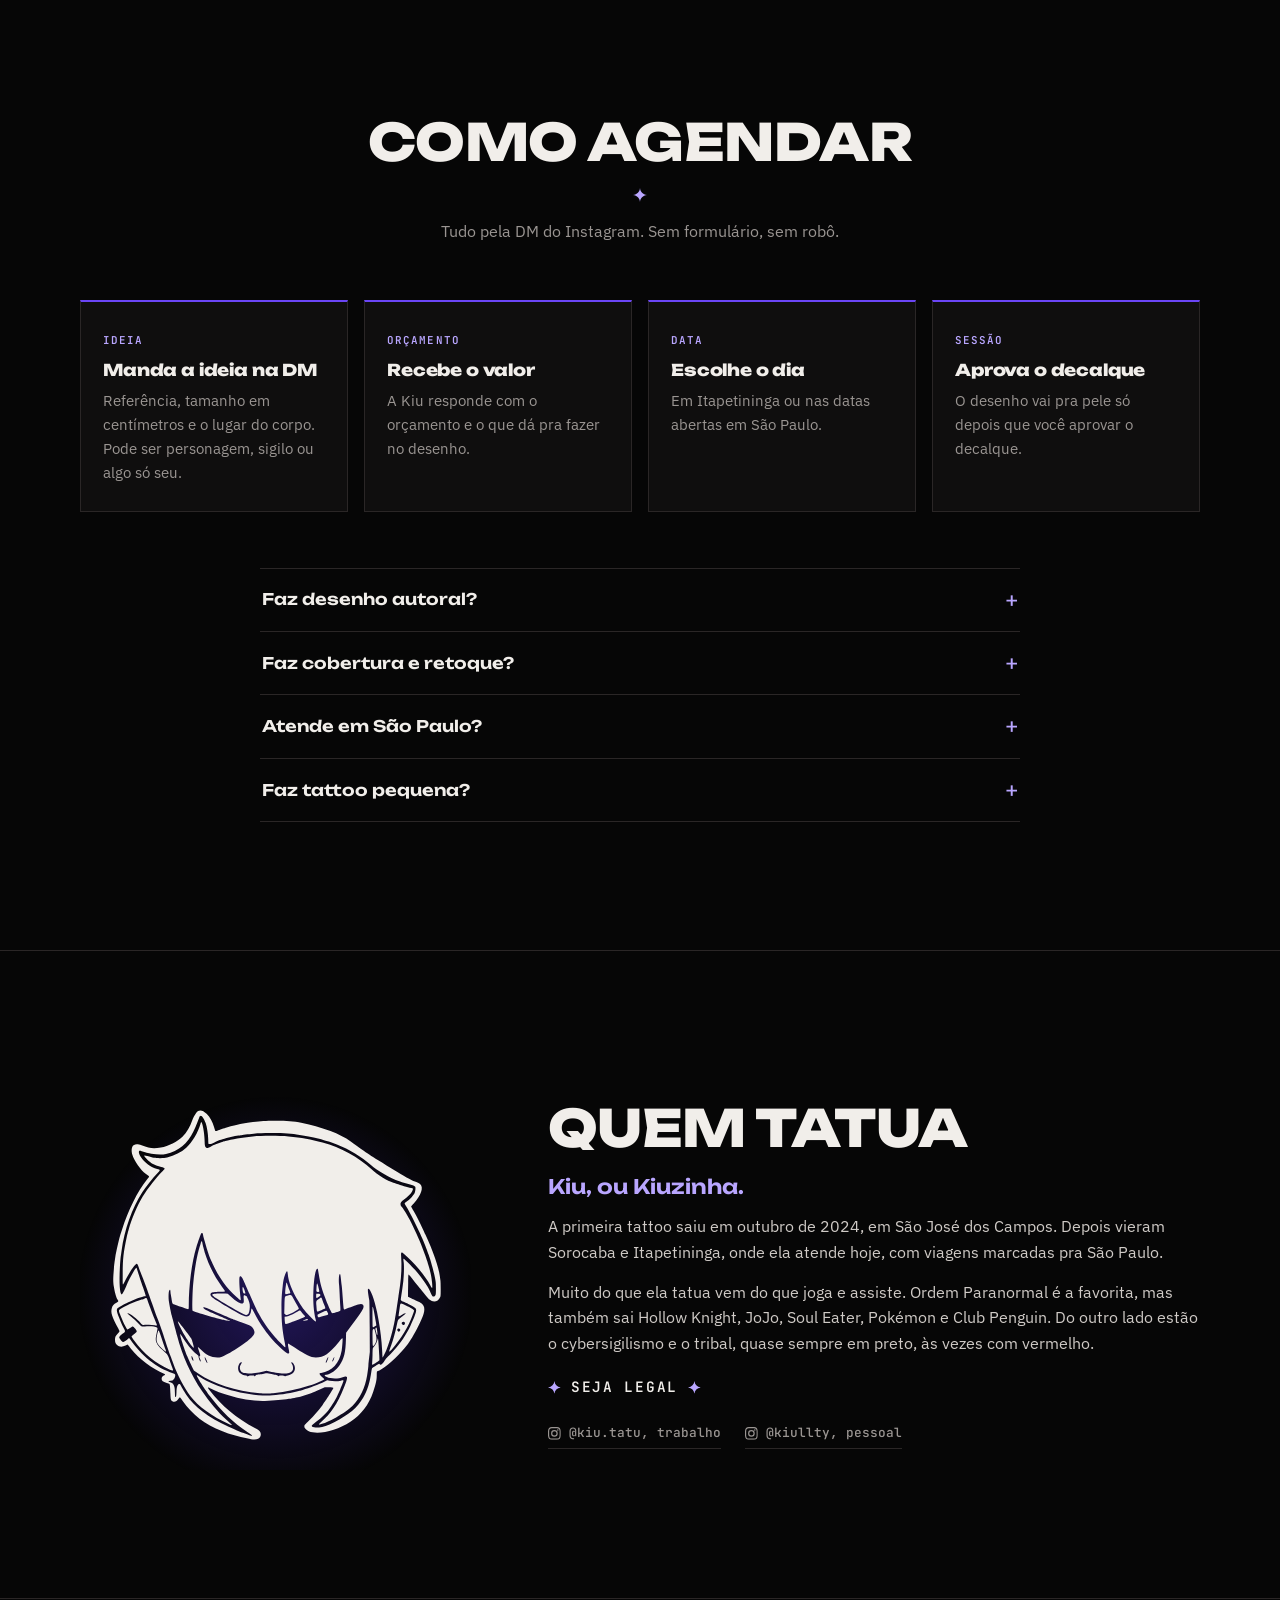
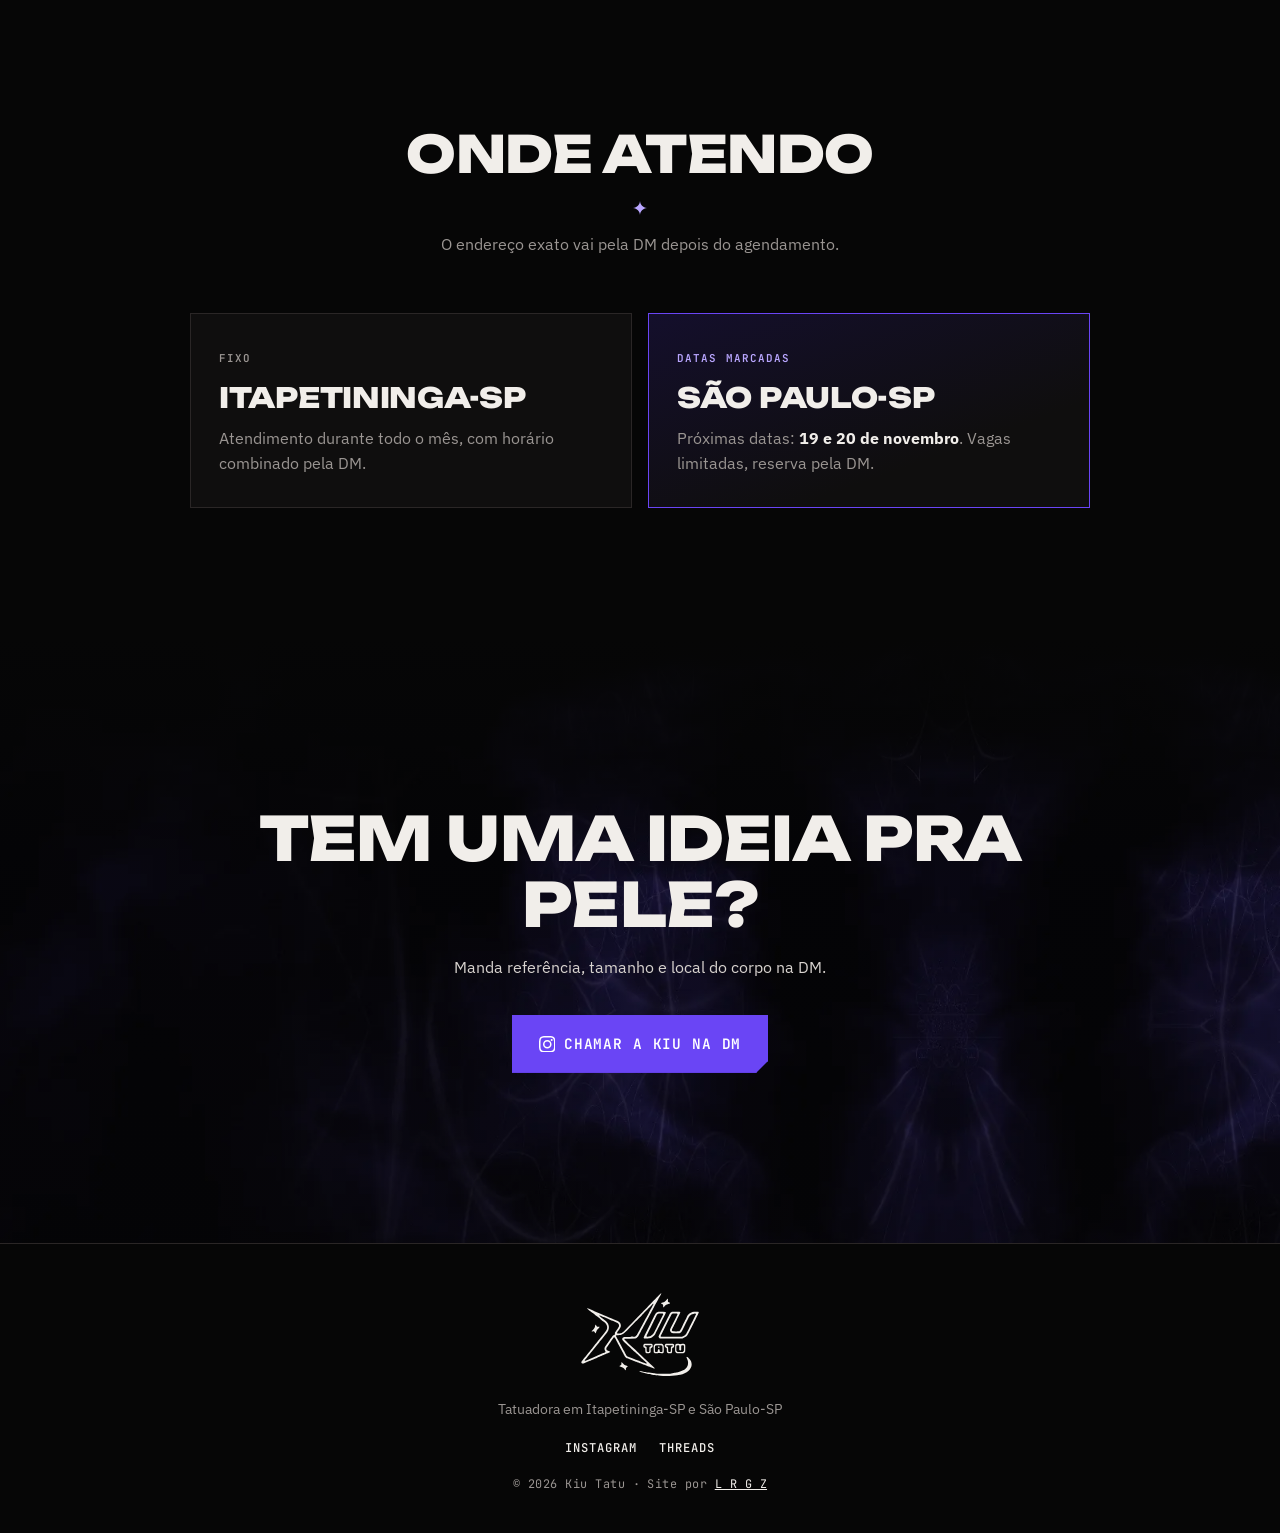
==== commit e5a8b2b6: "Remove a seção wishlist (guardada no README) Co-Authored-By: Claude Opus 5.5 <noreply@anthropic.com>" ====
--- a/index.html
+++ b/index.html
@@ -162,23 +162,6 @@
   </div>
 </section>
 
-<section class="sec sec-wish" id="wishlist">
-  <div class="sec-in wish">
-    <figure class="wish-foto"><img src="assets/img/wish.webp" alt="Desenho autoral de cybersigil para costas, em linhas finas" loading="lazy" width="640" height="640"></figure>
-    <div class="wish-txt">
-      <h2>Na wishlist</h2>
-      <p>Ideias que a Kiu quer muito tatuar. Se alguma combina com você, manda mensagem.</p>
-      <ul class="lista-brilho">
-        <li><svg><use href="#brilho"/></svg><div><strong>Coluna em cybersigil</strong>Desenho autoral descendo pelas costas, com asas de espinho.</div></li>
-        <li><svg><use href="#brilho"/></svg><div><strong>Estêncil em preto e branco</strong>Personagem, gato ou cena de filme em alto contraste, estilo xerox.</div></li>
-        <li><svg><use href="#brilho"/></svg><div><strong>Lettering grande no antebraço</strong>Palavra em caligrafia longa acompanhando o braço.</div></li>
-      </ul>
-      <p class="promo"><svg><use href="#brilho"/></svg>Pra quem é de Itapetininga: peças da wishlist de R$ 250 a R$ 300.</p>
-      <a class="btn btn-acento" href="https://ig.me/m/kiu.tatu" target="_blank" rel="noopener"><svg><use href="#ig"/></svg><span>Quero uma dessas</span></a>
-    </div>
-  </div>
-</section>
-
 <section class="sec" id="agendar">
   <div class="sec-in">
     <header class="sec-cab">
@@ -227,7 +210,7 @@
       <article class="local">
         <span class="local-tag">Fixo</span>
         <h3>Itapetininga-SP</h3>
-        <p>Atendimento durante todo o mês. Quem é da cidade entra na promo da wishlist.</p>
+        <p>Atendimento durante todo o mês, com horário combinado pela DM.</p>
       </article>
       <article class="local local-sp">
         <span class="local-tag">Datas marcadas</span>
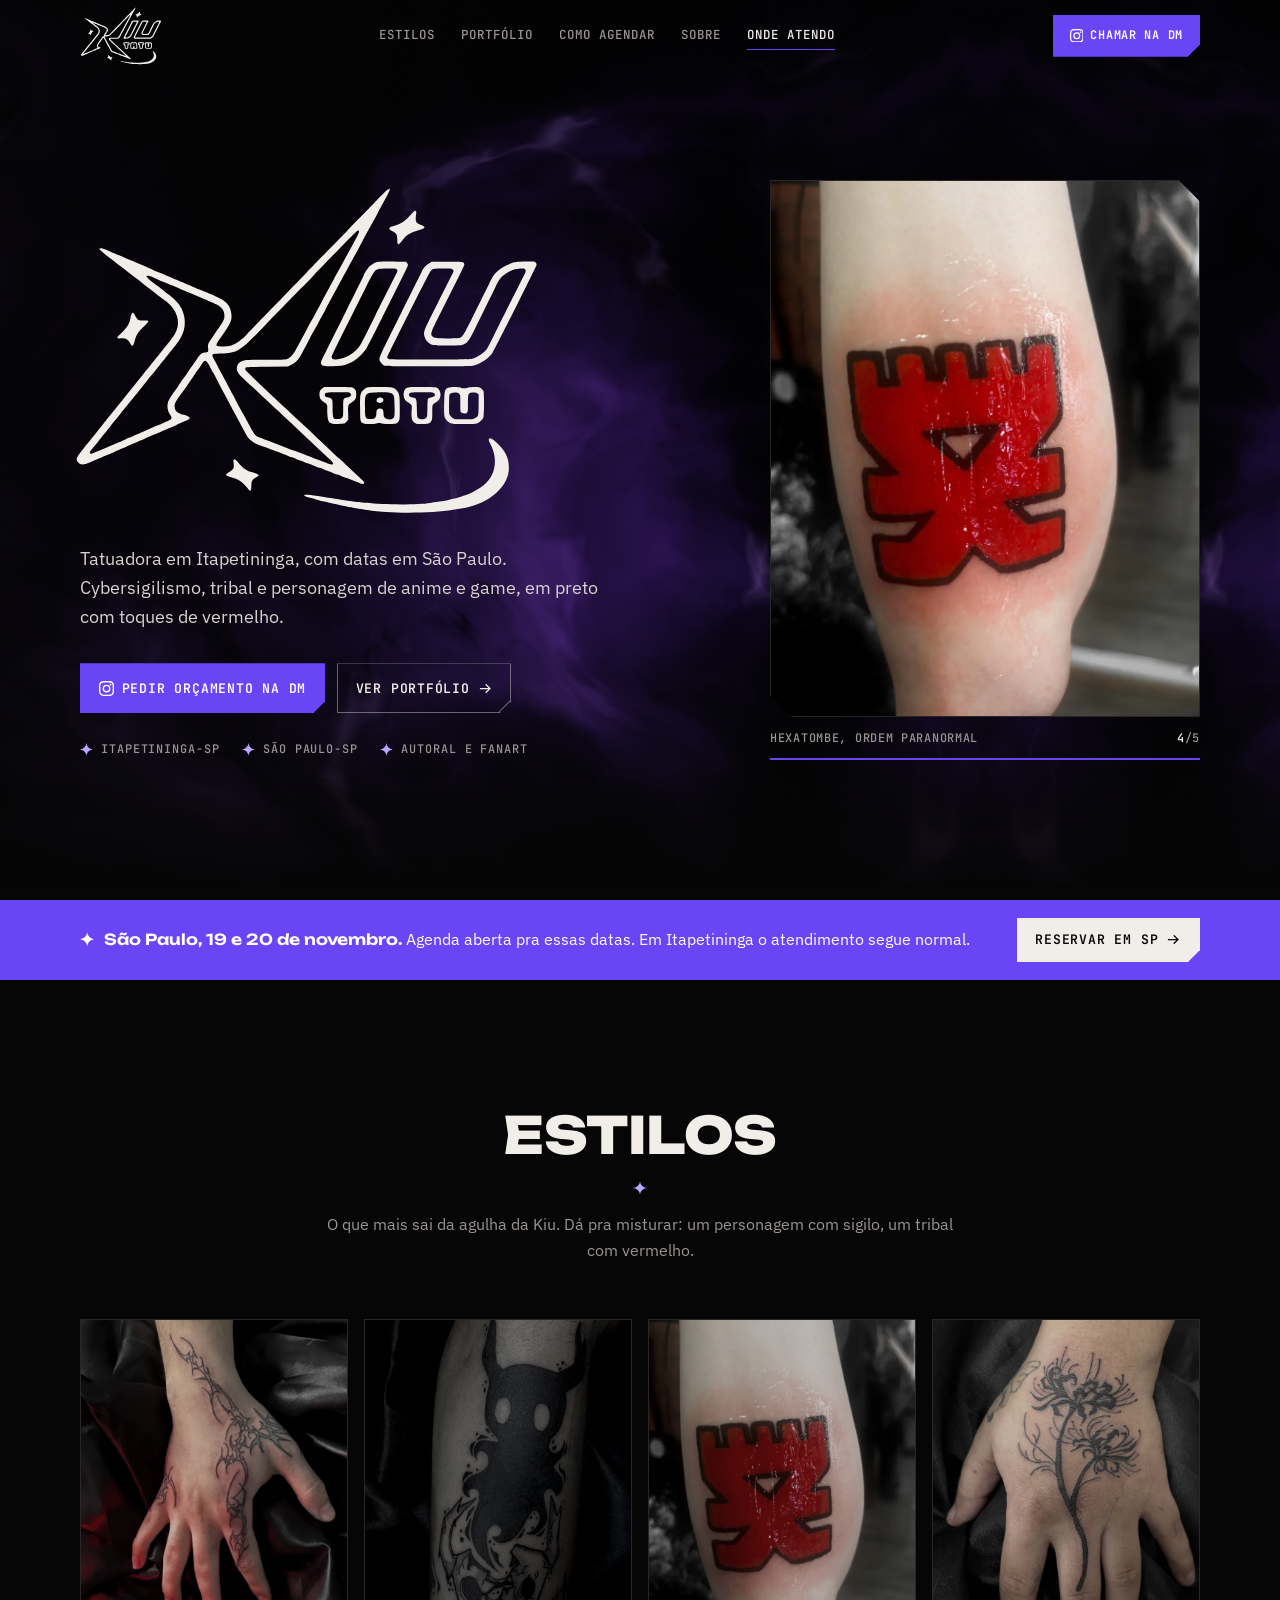
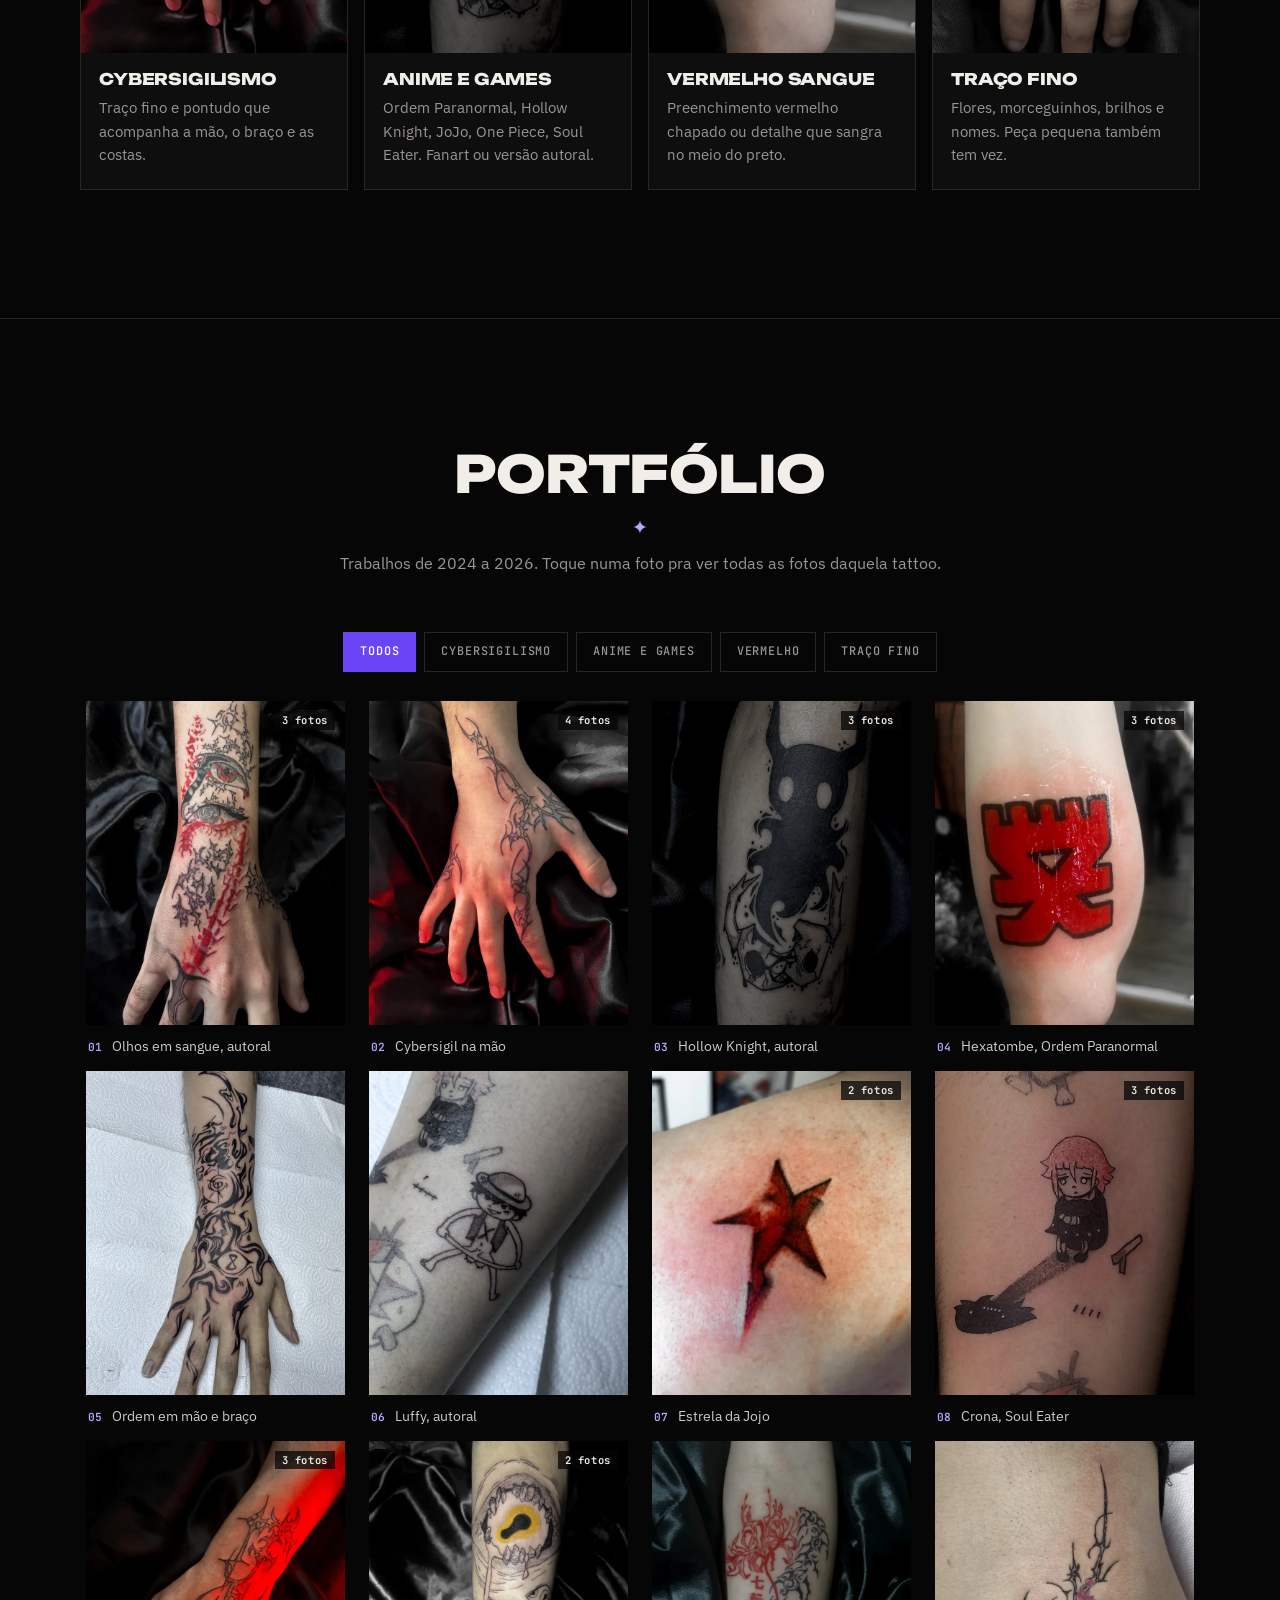
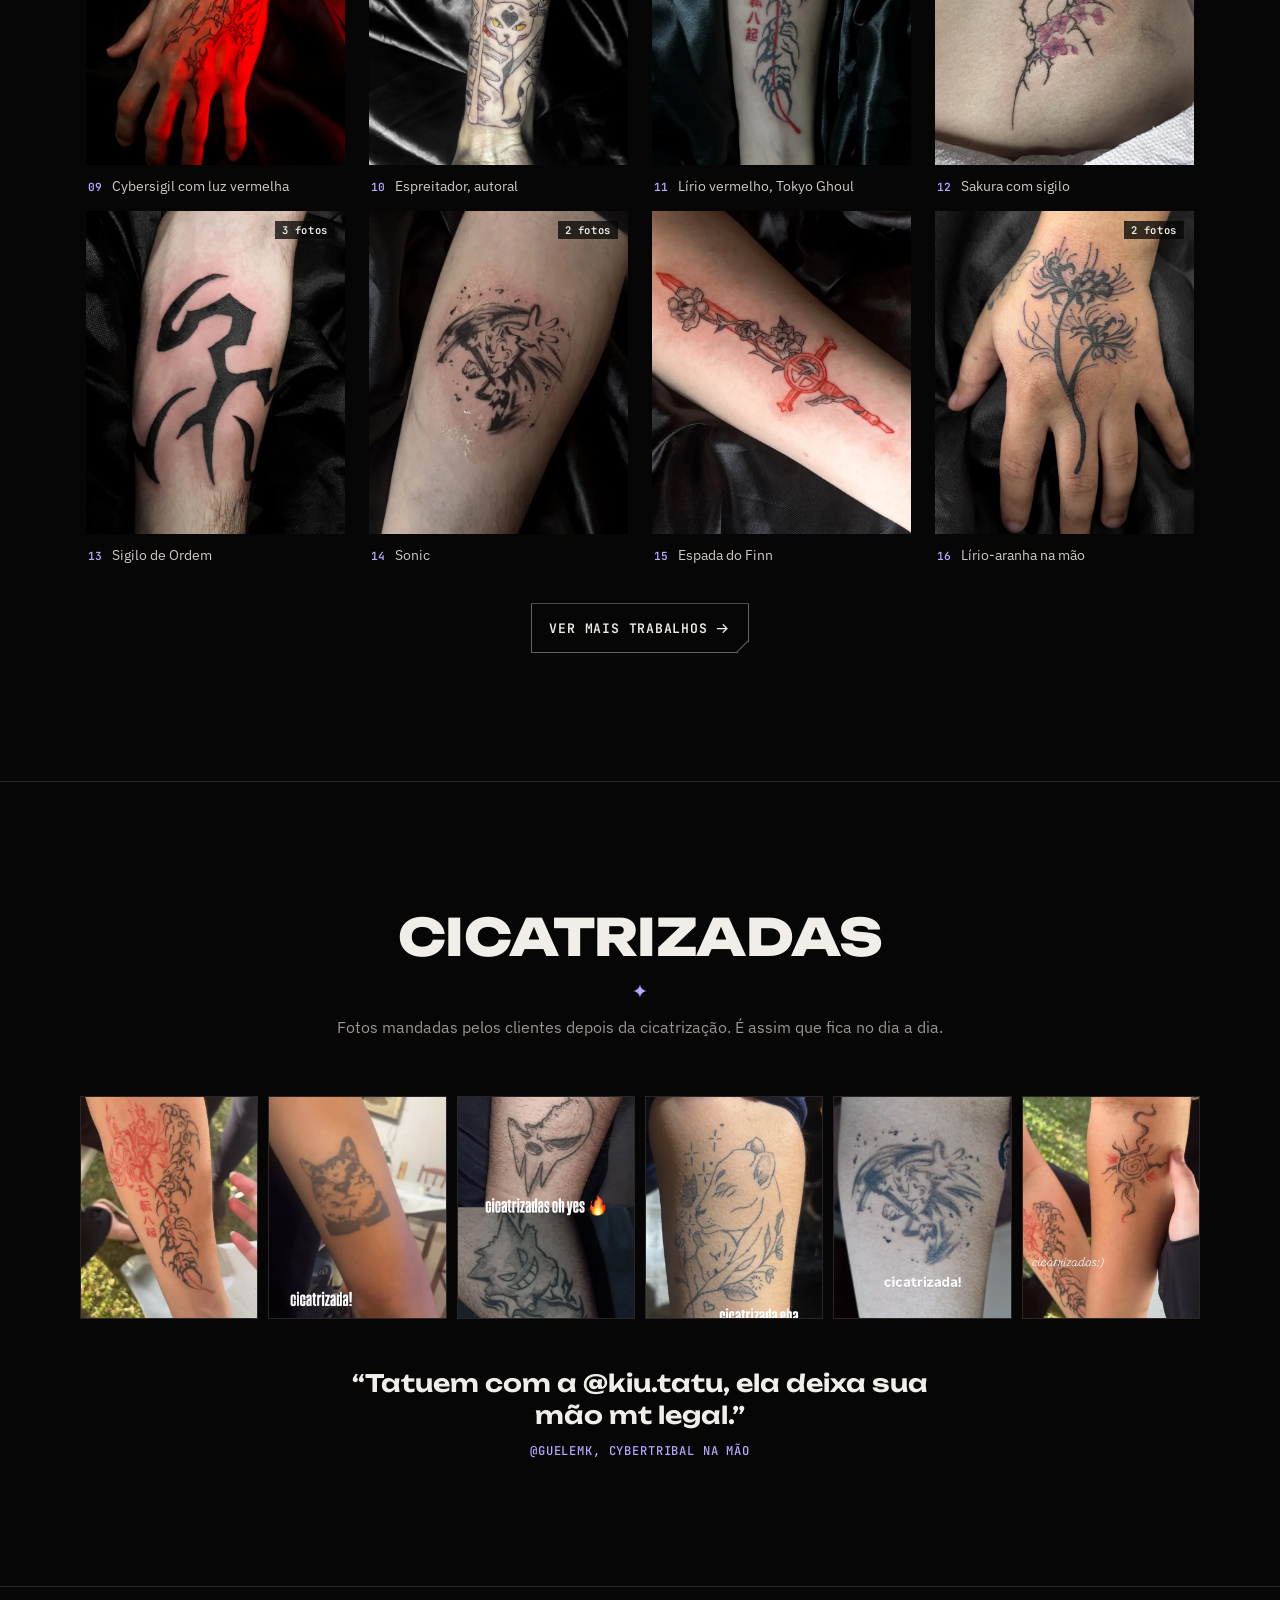
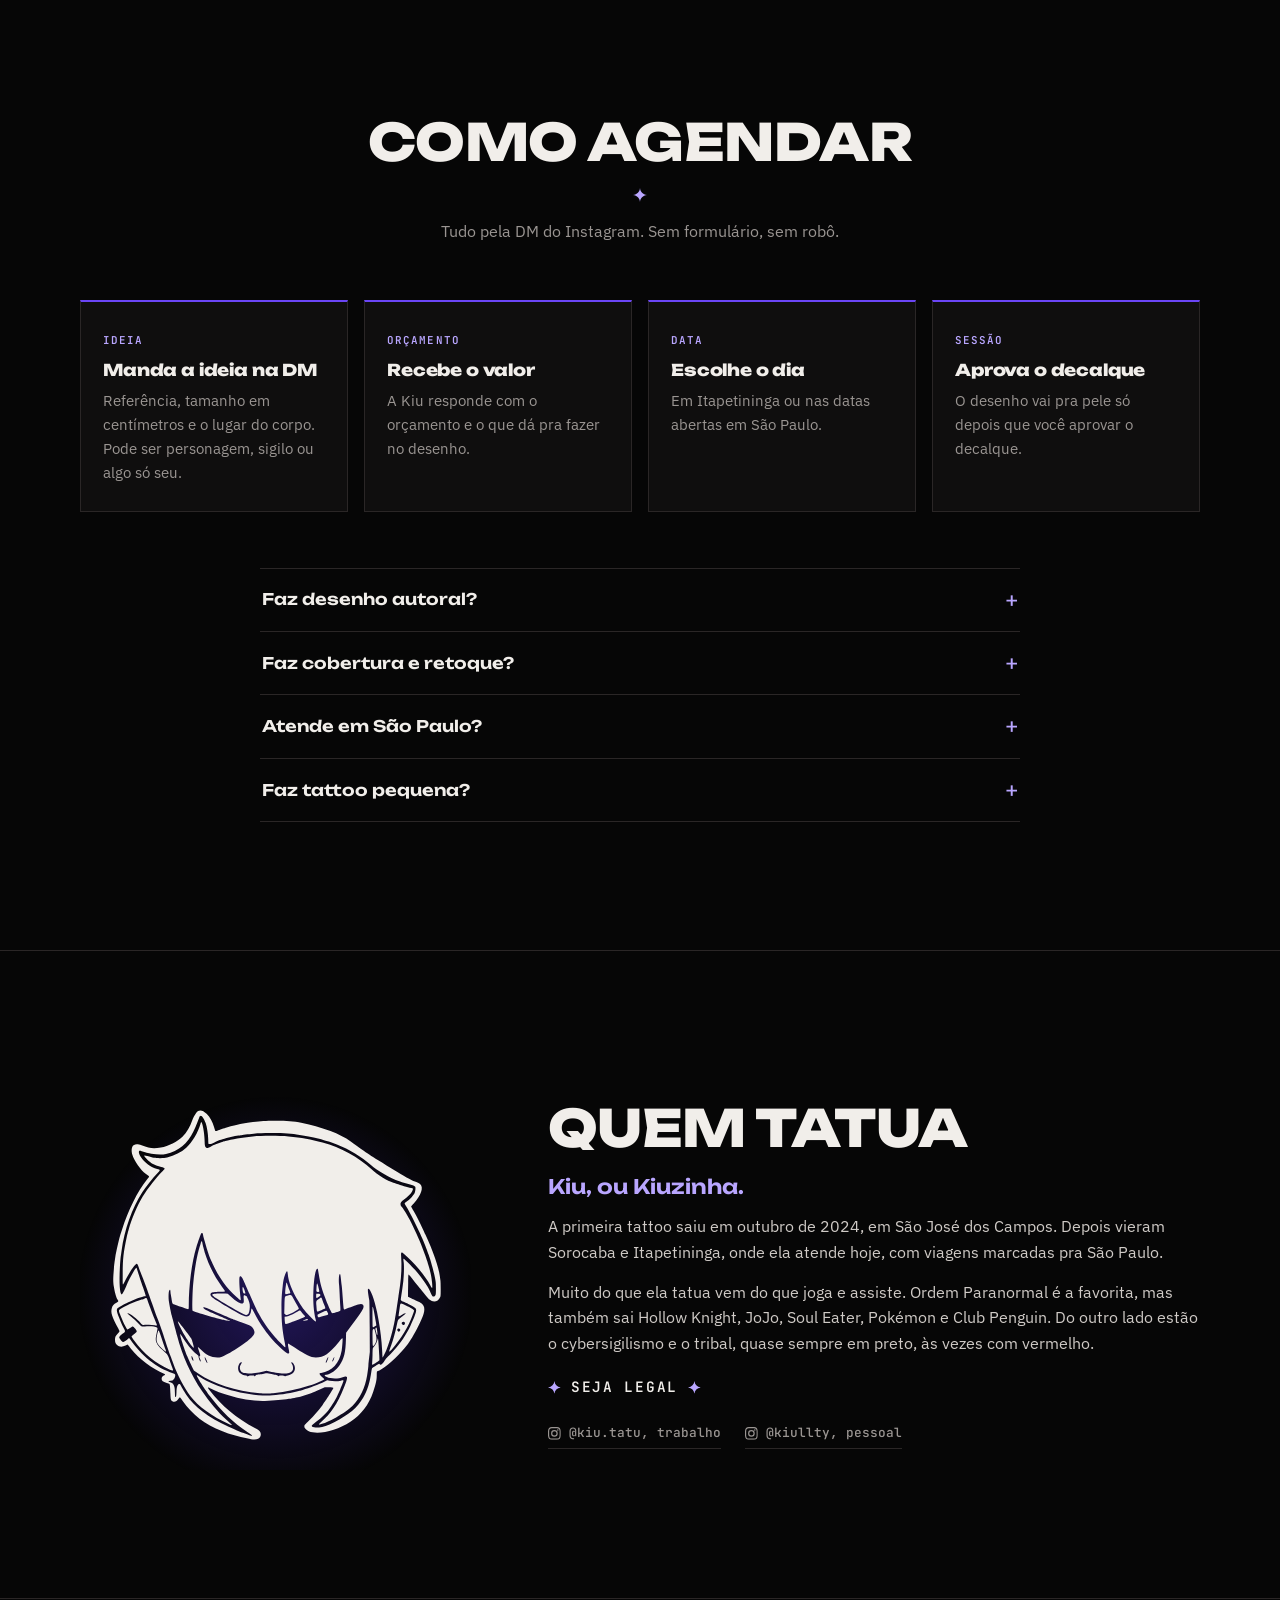
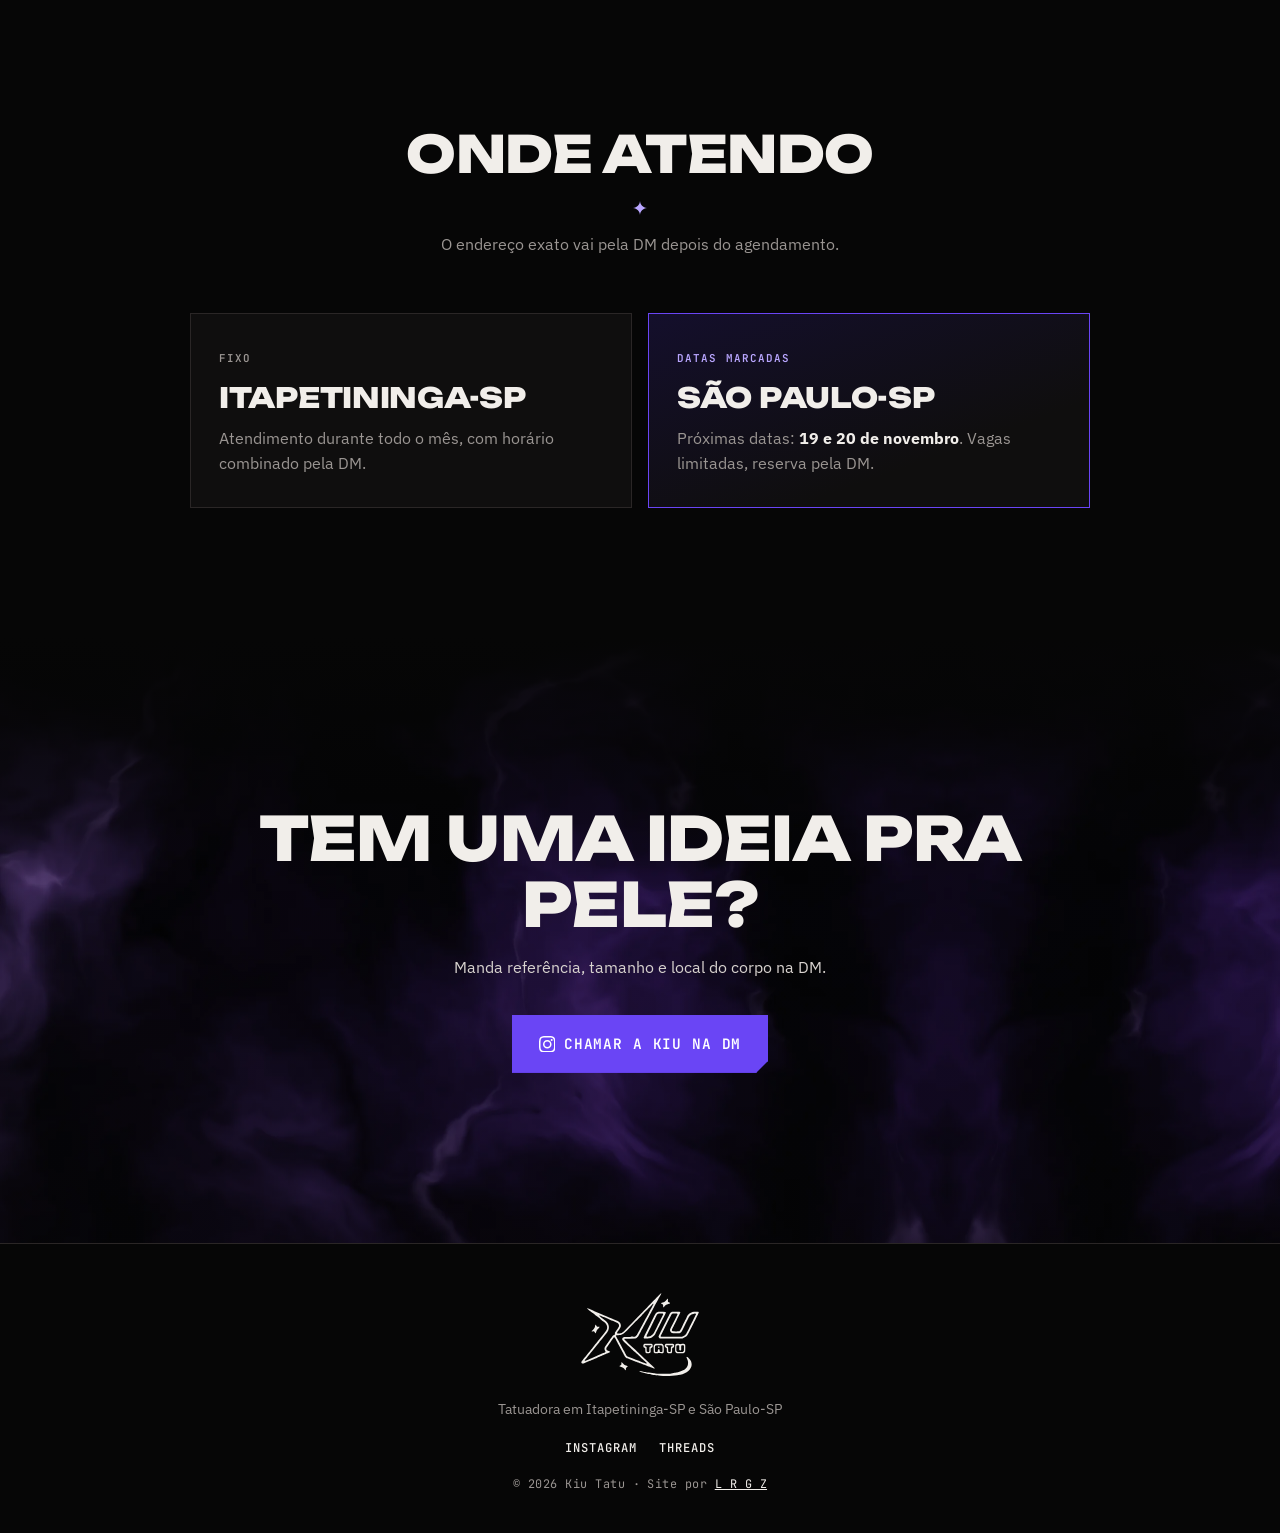
==== commit 1575c59f: "Fumaça roxa com veios pretos em resolução real da tela, vídeos em alta Co-Authored-By: Claude Opus 5" ====
--- a/index.html
+++ b/index.html
@@ -222,7 +222,7 @@
 </section>
 
 <section class="fim">
-  <div class="fim-fundo" aria-hidden="true"><video class="fundo-vid" muted loop playsinline preload="none" data-src="assets/video/sigilo-deitado.mp4"></video></div>
+  <div class="fim-fundo" aria-hidden="true"><video class="fundo-vid" muted loop playsinline preload="none" data-src="assets/video/sigilo-deitado.mp4?v=3"></video></div>
   <div class="fim-in">
     <h2>Tem uma ideia pra pele?</h2>
     <p>Manda referência, tamanho e local do corpo na DM.</p>
@@ -252,7 +252,7 @@
   <button class="gal-seta gal-prox" aria-label="Próxima foto"><svg><use href="#seta"/></svg></button>
 </div>
 
-<script src="assets/js/sigilo.js?v=3" defer></script>
-<script src="assets/js/site.js?v=3" defer></script>
+<script src="assets/js/sigilo.js?v=4" defer></script>
+<script src="assets/js/site.js?v=4" defer></script>
 </body>
 </html>
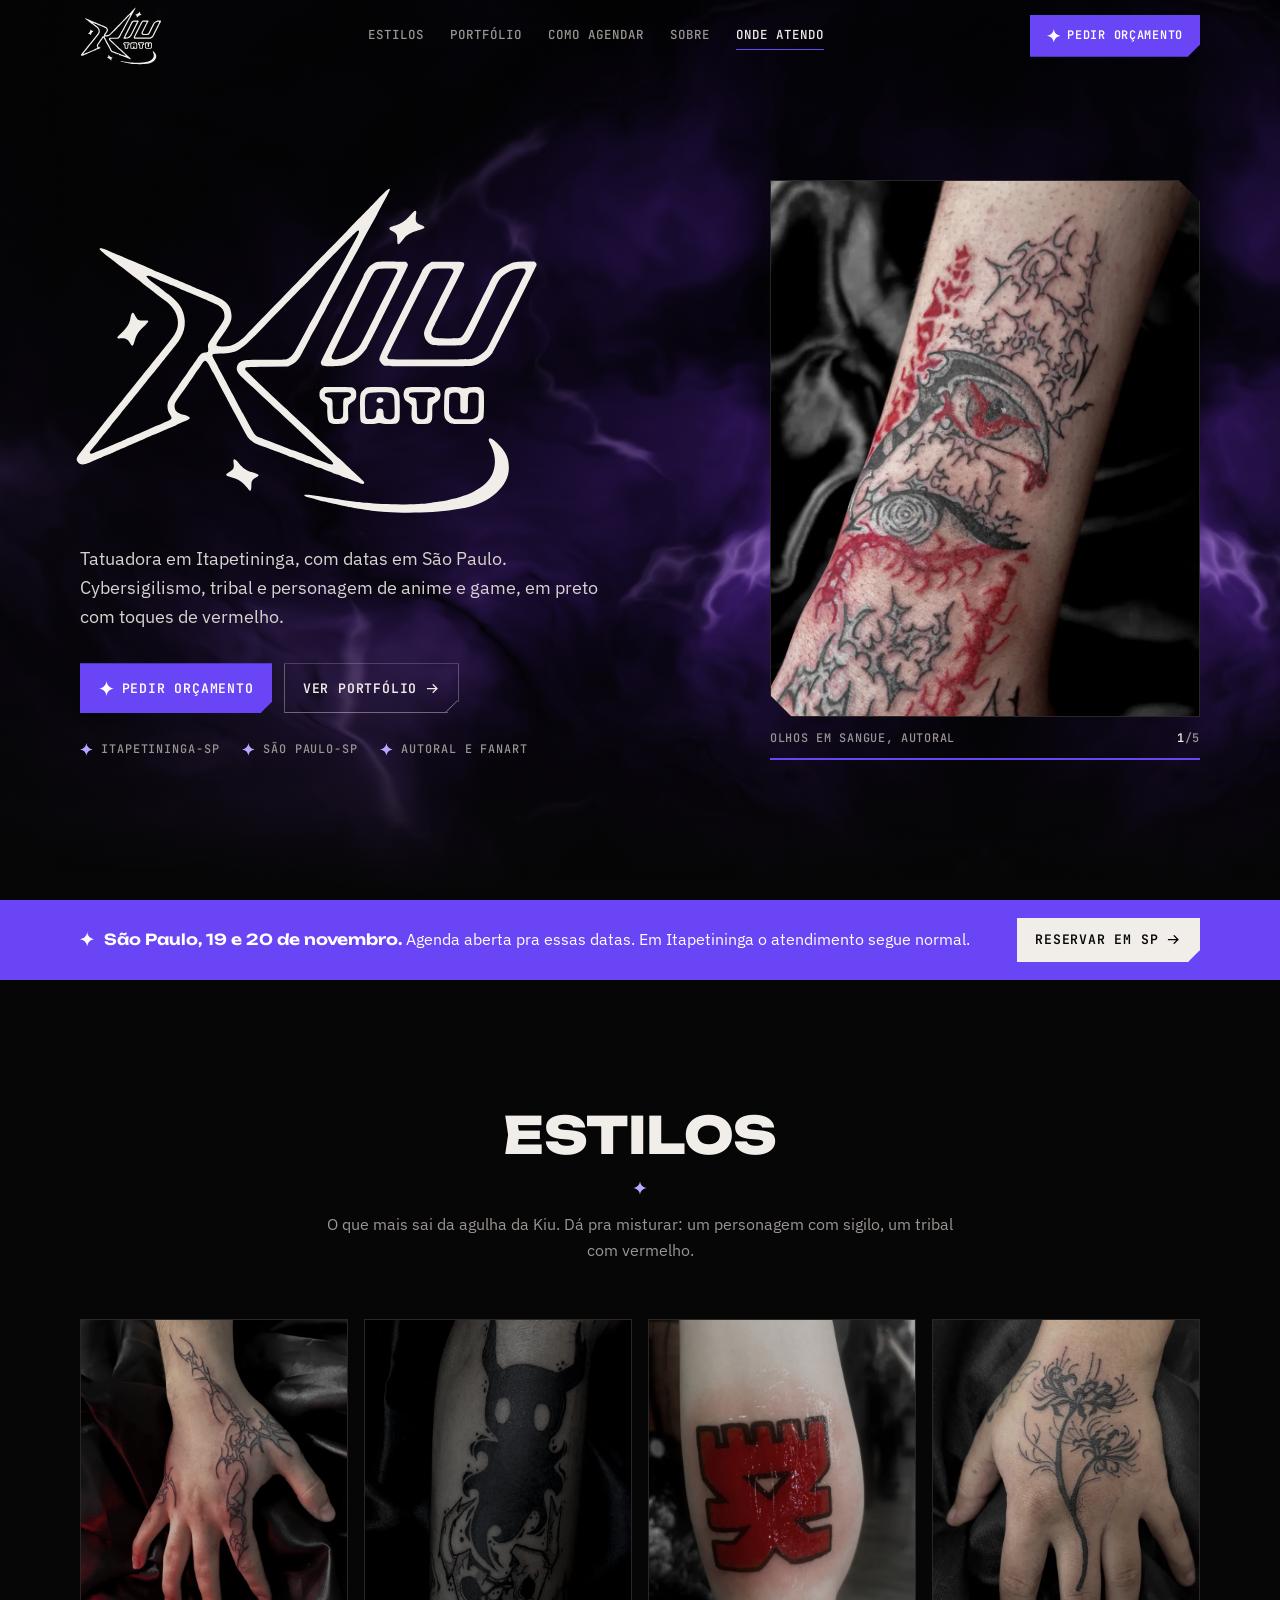
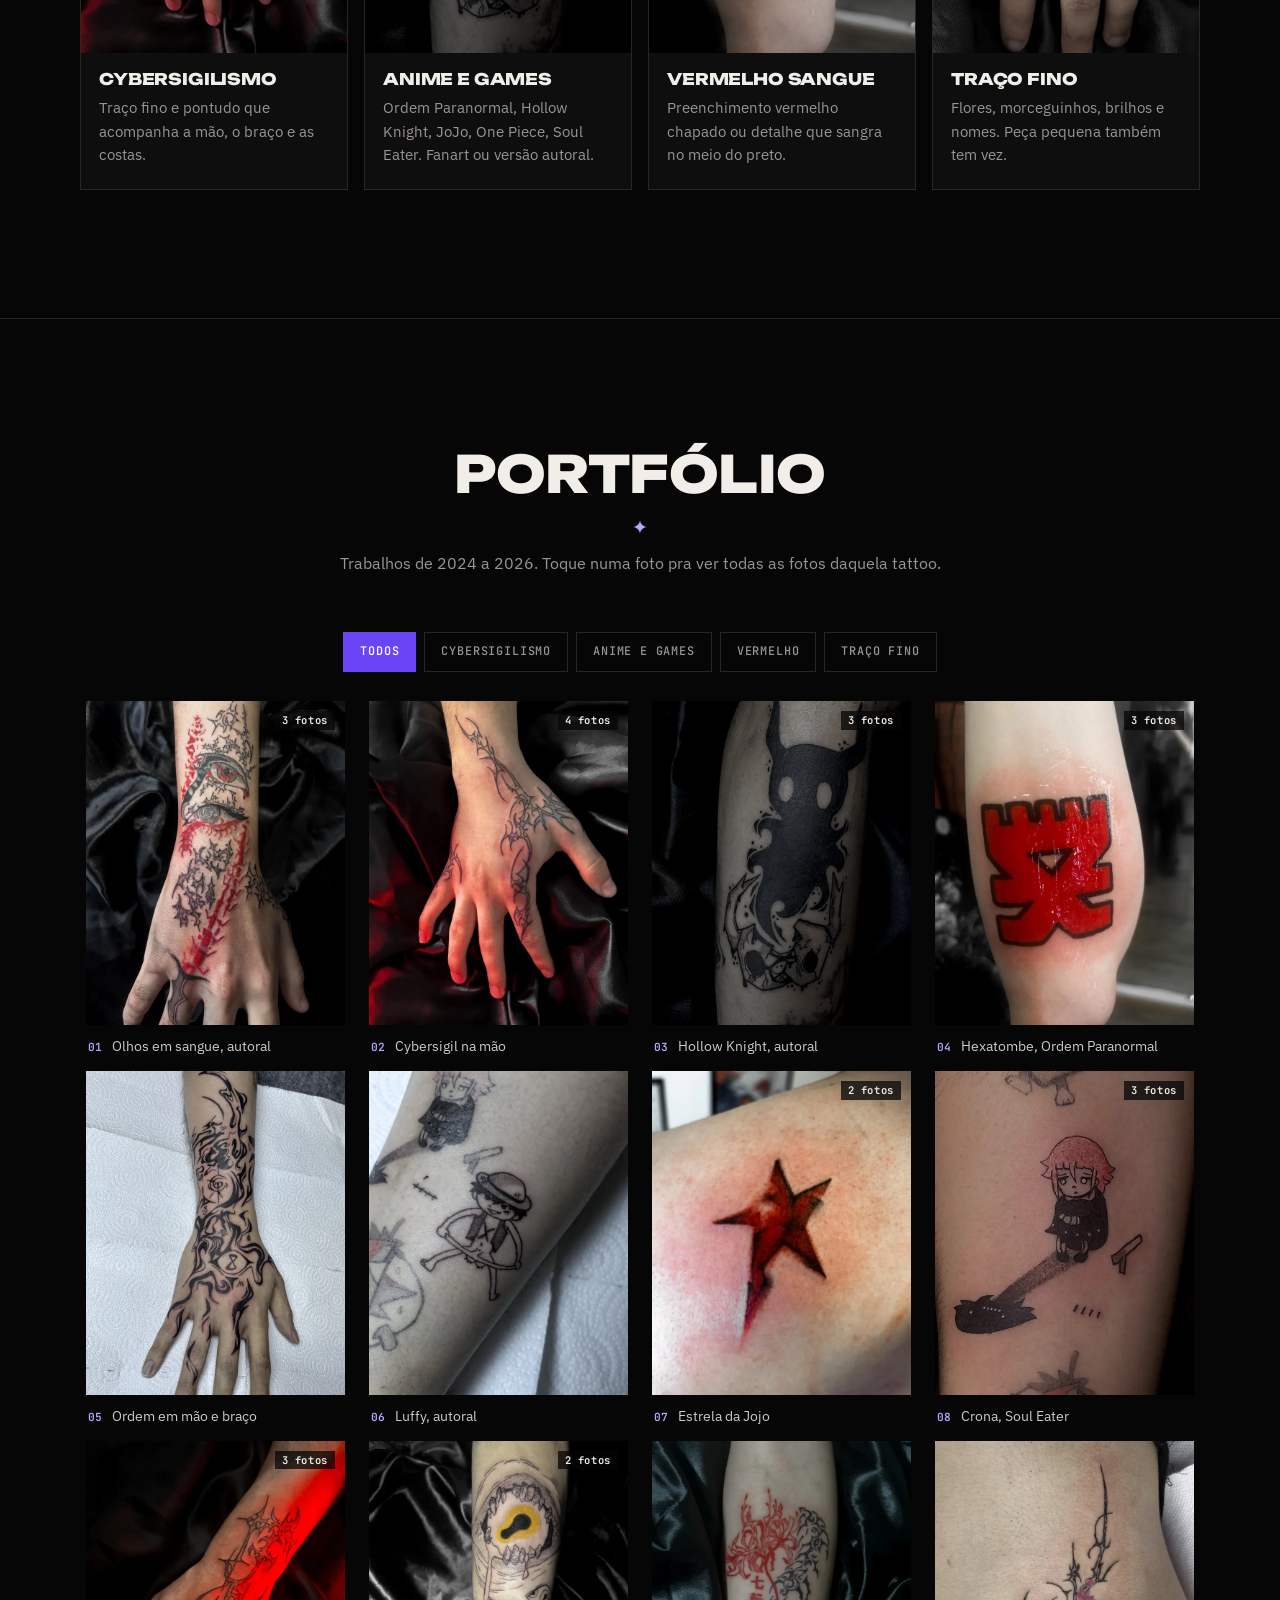
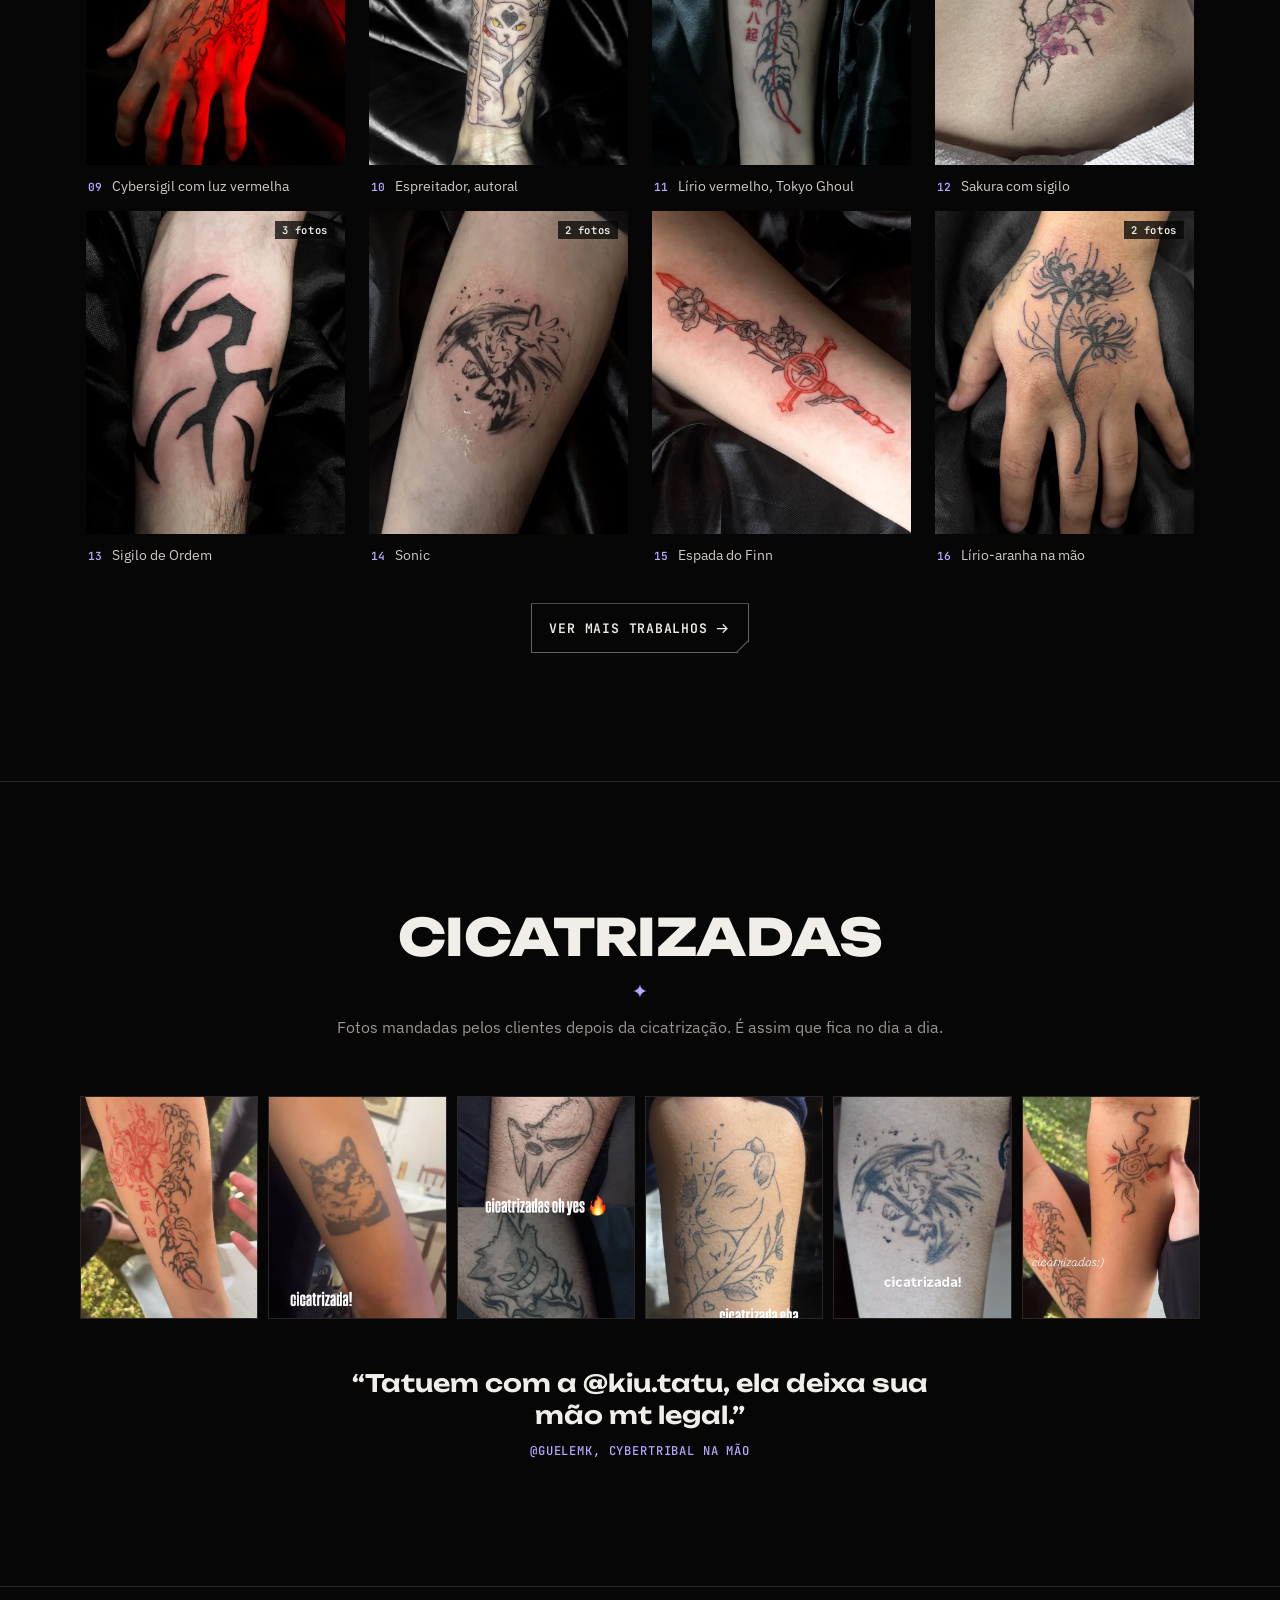
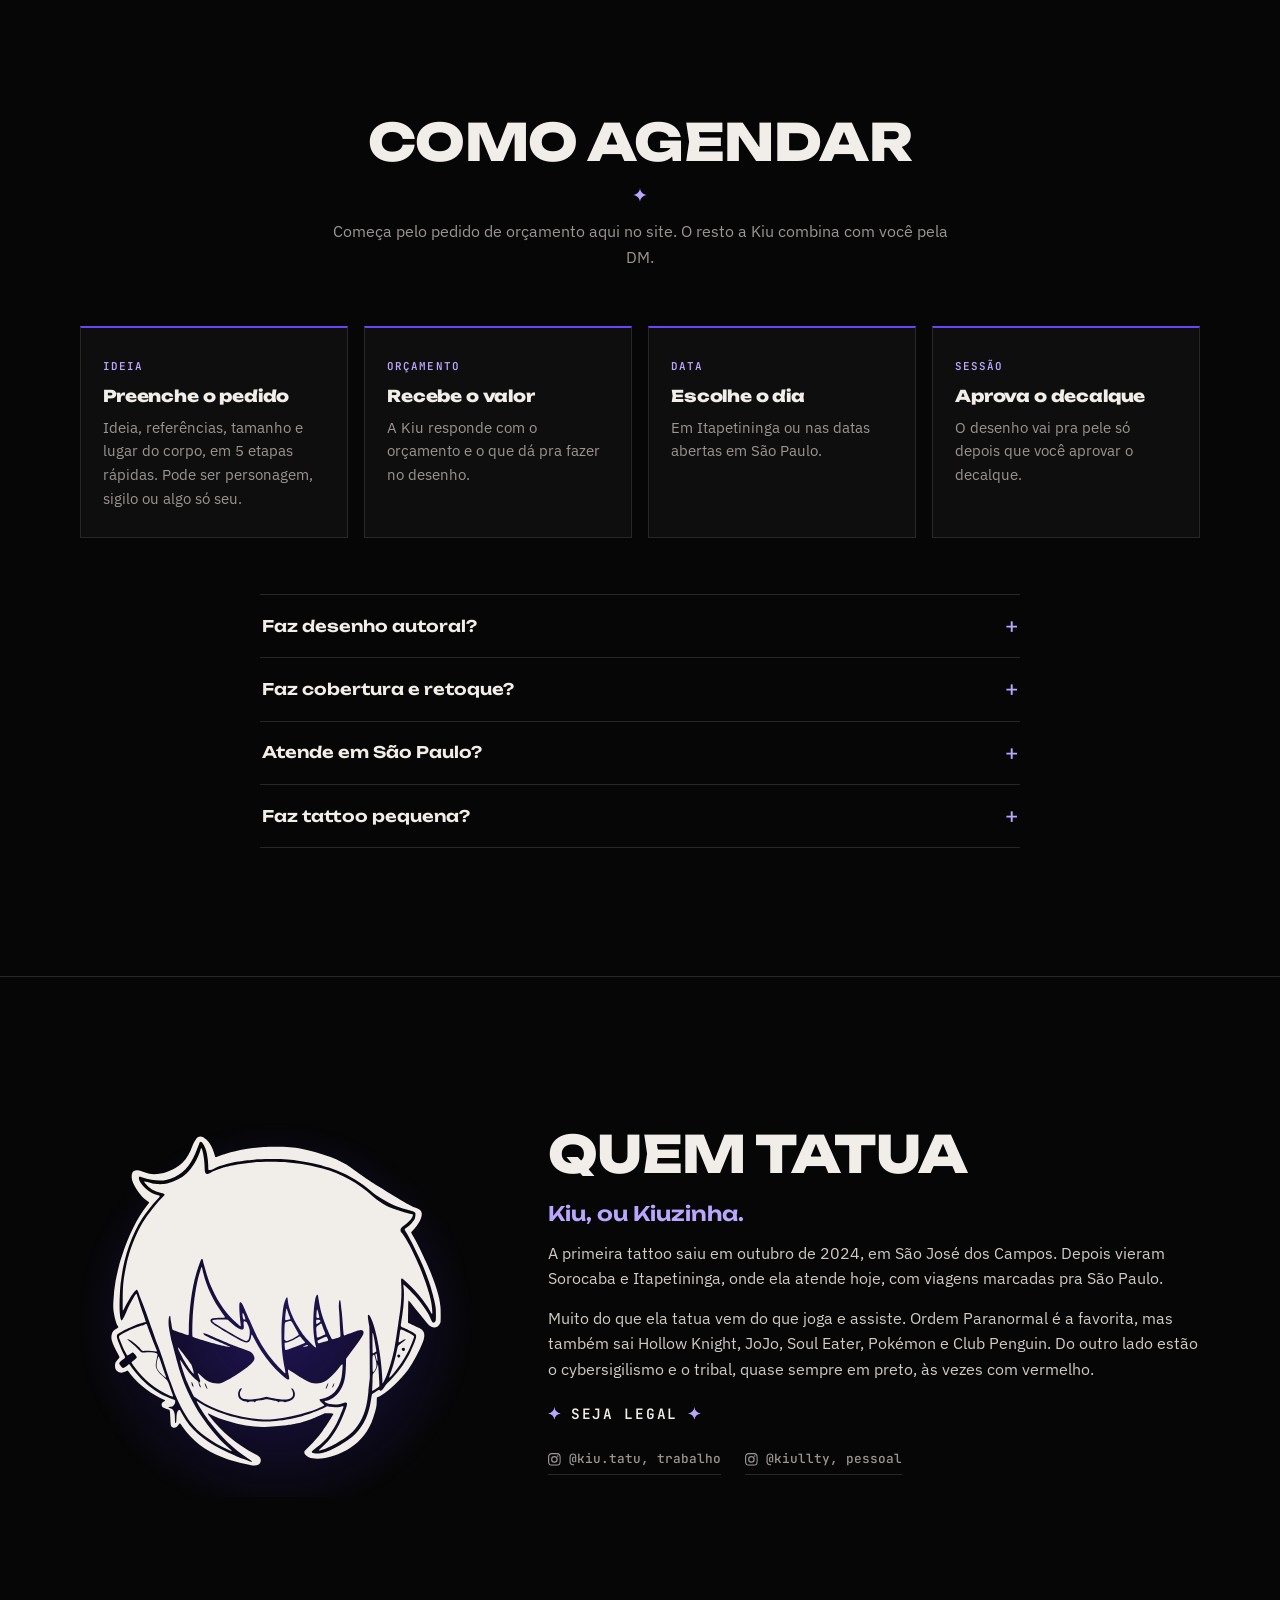
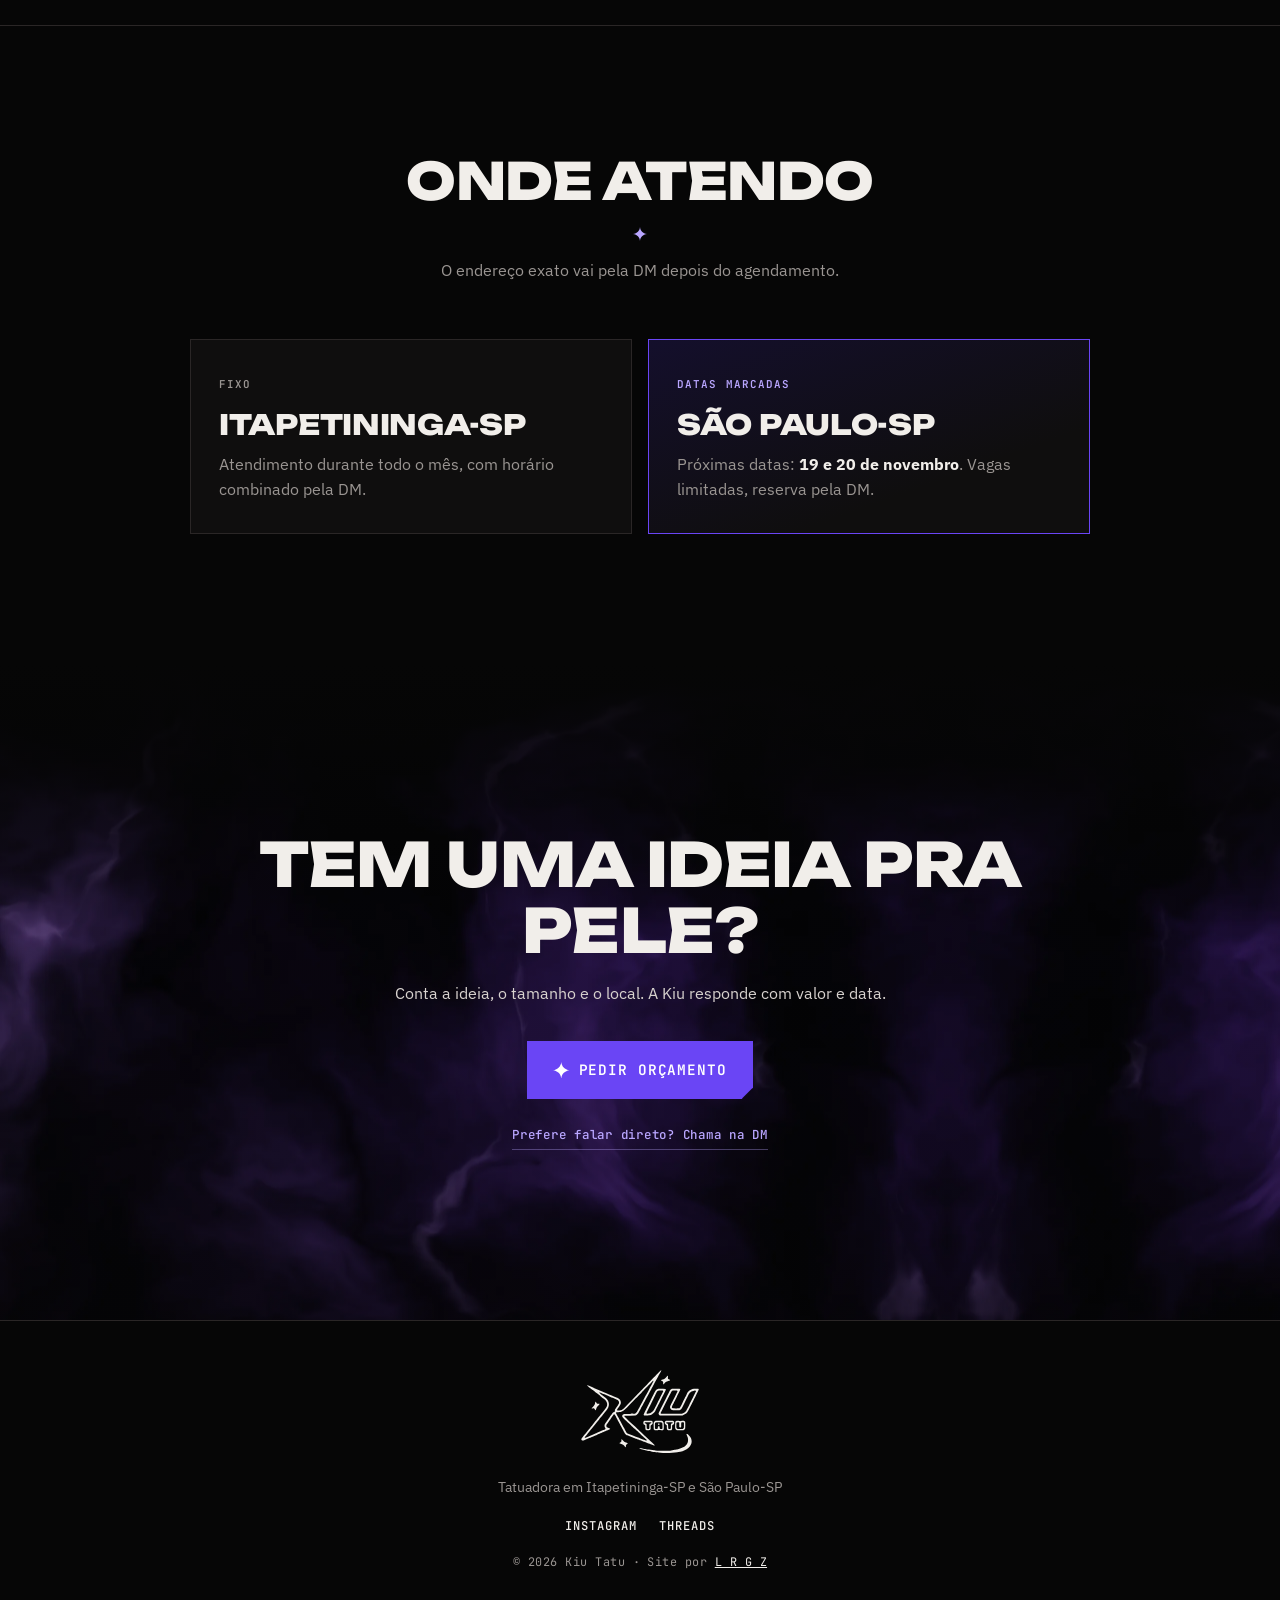
==== commit fc1fba5f: "Pedido de orçamento em etapas no lugar do Google Forms Co-Authored-By: Claude Opus 5.5 <noreply@anth" ====
--- a/index.html
+++ b/index.html
@@ -23,7 +23,7 @@
 <link rel="preconnect" href="https://fonts.gstatic.com" crossorigin>
 <link href="https://fonts.googleapis.com/css2?family=Unbounded:wght@400;600;800&family=IBM+Plex+Sans:wght@400;500;600&family=JetBrains+Mono:wght@400;600&display=swap" rel="stylesheet">
 <link rel="preload" as="image" href="assets/img/hero-1.webp">
-<link rel="stylesheet" href="assets/css/site.css?v=3">
+<link rel="stylesheet" href="assets/css/site.css?v=4">
 </head>
 <body>
 <svg width="0" height="0" style="position:absolute" aria-hidden="true">
@@ -42,7 +42,7 @@
       <a href="#sobre">Sobre</a>
       <a href="#onde">Onde atendo</a>
     </nav>
-    <a class="btn btn-acento btn-nav" href="https://ig.me/m/kiu.tatu" target="_blank" rel="noopener"><svg><use href="#ig"/></svg><span>Chamar na DM</span></a>
+    <a class="btn btn-acento btn-nav" href="agendar.html"><svg><use href="#brilho"/></svg><span>Pedir orçamento</span></a>
     <button class="nav-menu" aria-label="Abrir menu" aria-expanded="false" aria-controls="menu"><span></span><span></span></button>
   </div>
 </header>
@@ -55,7 +55,8 @@
     <a href="#sobre">Sobre</a>
     <a href="#onde">Onde atendo</a>
   </nav>
-  <a class="btn btn-acento" href="https://ig.me/m/kiu.tatu" target="_blank" rel="noopener"><svg><use href="#ig"/></svg><span>Chamar na DM</span></a>
+  <a class="btn btn-acento" href="agendar.html"><svg><use href="#brilho"/></svg><span>Pedir orçamento</span></a>
+  <a class="btn btn-linha" href="https://ig.me/m/kiu.tatu" target="_blank" rel="noopener"><svg><use href="#ig"/></svg><span>Chamar na DM</span></a>
 </div>
 
 <main>
@@ -66,7 +67,7 @@
       <h1 class="hero-logo"><span class="logo-mask"></span><span class="sr">Kiu Tatu</span></h1>
       <p class="hero-lead">Tatuadora em Itapetininga, com datas em São Paulo. Cybersigilismo, tribal e personagem de anime e game, em preto com toques de vermelho.</p>
       <div class="hero-btns">
-        <a class="btn btn-acento" href="https://ig.me/m/kiu.tatu" target="_blank" rel="noopener"><svg><use href="#ig"/></svg><span>Pedir orçamento na DM</span></a>
+        <a class="btn btn-acento" href="agendar.html"><svg><use href="#brilho"/></svg><span>Pedir orçamento</span></a>
         <a class="btn btn-linha" href="#portfolio"><span>Ver portfólio</span><svg><use href="#seta"/></svg></a>
       </div>
       <ul class="selos">
@@ -92,7 +93,7 @@
 <aside class="faixa-sp">
   <div class="faixa-in">
     <p><svg><use href="#brilho"/></svg><strong>São Paulo, 19 e 20 de novembro.</strong> Agenda aberta pra essas datas. Em Itapetininga o atendimento segue normal.</p>
-    <a class="btn btn-osso" href="https://ig.me/m/kiu.tatu" target="_blank" rel="noopener"><span>Reservar em SP</span><svg><use href="#seta"/></svg></a>
+    <a class="btn btn-osso" href="agendar.html?onde=sp"><span>Reservar em SP</span><svg><use href="#seta"/></svg></a>
   </div>
 </aside>
 
@@ -166,10 +167,10 @@
   <div class="sec-in">
     <header class="sec-cab">
       <h2>Como agendar</h2>
-      <p>Tudo pela DM do Instagram. Sem formulário, sem robô.</p>
+      <p>Começa pelo pedido de orçamento aqui no site. O resto a Kiu combina com você pela DM.</p>
     </header>
     <ol class="passos">
-      <li><span class="passo-tag">Ideia</span><h3>Manda a ideia na DM</h3><p>Referência, tamanho em centímetros e o lugar do corpo. Pode ser personagem, sigilo ou algo só seu.</p></li>
+      <li><span class="passo-tag">Ideia</span><h3>Preenche o pedido</h3><p>Ideia, referências, tamanho e lugar do corpo, em 5 etapas rápidas. Pode ser personagem, sigilo ou algo só seu.</p></li>
       <li><span class="passo-tag">Orçamento</span><h3>Recebe o valor</h3><p>A Kiu responde com o orçamento e o que dá pra fazer no desenho.</p></li>
       <li><span class="passo-tag">Data</span><h3>Escolhe o dia</h3><p>Em Itapetininga ou nas datas abertas em São Paulo.</p></li>
       <li><span class="passo-tag">Sessão</span><h3>Aprova o decalque</h3><p>O desenho vai pra pele só depois que você aprovar o decalque.</p></li>
@@ -225,8 +226,9 @@
   <div class="fim-fundo" aria-hidden="true"><video class="fundo-vid" muted loop playsinline preload="none" data-src="assets/video/sigilo-deitado.mp4?v=3"></video></div>
   <div class="fim-in">
     <h2>Tem uma ideia pra pele?</h2>
-    <p>Manda referência, tamanho e local do corpo na DM.</p>
-    <a class="btn btn-acento btn-g" href="https://ig.me/m/kiu.tatu" target="_blank" rel="noopener"><svg><use href="#ig"/></svg><span>Chamar a Kiu na DM</span></a>
+    <p>Conta a ideia, o tamanho e o local. A Kiu responde com valor e data.</p>
+    <a class="btn btn-acento btn-g" href="agendar.html"><svg><use href="#brilho"/></svg><span>Pedir orçamento</span></a>
+    <a class="fim-dm" href="https://ig.me/m/kiu.tatu" target="_blank" rel="noopener">Prefere falar direto? Chama na DM</a>
   </div>
 </section>
 </main>
@@ -243,7 +245,7 @@
   </div>
 </footer>
 
-<a class="barra-dm" href="https://ig.me/m/kiu.tatu" target="_blank" rel="noopener"><svg><use href="#ig"/></svg>Pedir orçamento na DM</a>
+<a class="barra-dm" href="agendar.html"><svg><use href="#brilho"/></svg>Pedir orçamento</a>
 
 <div class="galeria" id="galeria" hidden role="dialog" aria-modal="true" aria-label="Fotos da tattoo">
   <button class="gal-fechar" aria-label="Fechar">×</button>
--- a/assets/css/site.css
+++ b/assets/css/site.css
@@ -222,6 +222,8 @@
 .fim-in{padding:0 var(--gut)}
 .fim h2{font-size:clamp(2rem,5.4vw,3.8rem);text-transform:uppercase;max-width:14ch;margin:0 auto}
 .fim p{margin:18px 0 34px;color:#d8d3cf}
+.fim-dm{display:block;width:max-content;margin:22px auto 0;font:500 .78rem/1 var(--f-mono);letter-spacing:.06em;color:var(--lilas);padding:8px 0;border-bottom:1px solid rgba(185,166,255,.35);text-decoration:none;transition:border-color var(--t) var(--ease)}
+.fim-dm:hover{border-color:var(--lilas)}
 
 /* rodapé */
 .rodape{border-top:1px solid var(--fio);padding:48px 0 calc(40px + env(safe-area-inset-bottom))}
@@ -249,6 +251,145 @@
 .gal-seta:hover{border-color:var(--acento)}
 .gal-ant{left:14px}.gal-ant svg{transform:rotate(180deg)}
 .gal-prox{right:14px}
+
+
+/* ================= pedido de orçamento (agendar.html) ================= */
+.pg-agendar{background:var(--breu)}
+.ag-topo{position:relative;padding:calc(var(--nav-h) + clamp(48px,7vw,88px)) 0 clamp(40px,5vw,64px);overflow:hidden;border-bottom:1px solid var(--fio)}
+.ag-topo-fundo{position:absolute;inset:0;z-index:-1;background:var(--breu) url(../img/sigilo.webp) 70% 40%/cover no-repeat;opacity:.85}
+.ag-topo-fundo::after{content:"";position:absolute;inset:0;background:linear-gradient(90deg,var(--breu) 10%,rgba(6,6,6,.4)),linear-gradient(0deg,var(--breu),transparent 60%)}
+.ag-topo-in{max-width:var(--larg);margin:0 auto;padding:0 var(--gut)}
+.ag-topo h1{font-size:clamp(2.2rem,6vw,4.2rem);text-transform:uppercase}
+.ag-topo p{max-width:34em;margin-top:16px;color:#d8d3cf;font-size:1.05rem}
+.ag-in{max-width:var(--larg);margin:0 auto;padding:clamp(32px,5vw,64px) var(--gut) clamp(72px,9vw,120px);display:grid;grid-template-columns:240px 1fr;gap:clamp(28px,5vw,72px);align-items:start}
+.ag-lado{position:sticky;top:calc(var(--nav-h) + 28px)}
+.ag-passos{display:grid;gap:2px;counter-reset:pa}
+.ag-passos li{counter-increment:pa}
+.ag-passos button{display:flex;align-items:center;gap:14px;width:100%;padding:12px 0;text-align:left;font:500 .8rem/1.2 var(--f-mono);letter-spacing:.07em;text-transform:uppercase;color:var(--cinza);transition:color var(--t) var(--ease)}
+.ag-passos button::before{content:counter(pa);display:grid;place-items:center;width:30px;height:30px;flex:none;border:1px solid var(--fio);font-size:.72rem;transition:all var(--t) var(--ease)}
+.ag-passos button:hover{color:var(--osso)}
+.ag-passos li.feito button{color:#cfcac6}
+.ag-passos li.feito button::before{content:"\2713";border-color:var(--lilas);color:var(--lilas)}
+.ag-passos li[aria-current] button{color:var(--osso)}
+.ag-passos li[aria-current] button::before{background:var(--acento);border-color:var(--acento);color:#fff}
+.ag-nota{margin-top:28px;padding-top:22px;border-top:1px solid var(--fio);display:grid;gap:12px}
+.ag-nota p{display:flex;gap:10px;font-size:.88rem;color:var(--cinza)}
+.ag-nota svg{color:var(--lilas);font-size:.7rem;margin-top:6px}
+.ag-rascunho{margin-top:20px;font:400 .7rem/1.4 var(--f-mono);letter-spacing:.05em;color:var(--cinza);min-height:1em}
+
+.ag-form{position:relative;background:var(--cetim);border:1px solid var(--fio);padding:clamp(24px,4vw,44px)}
+.ag-progresso{position:absolute;left:-1px;right:-1px;top:-1px;height:2px;background:var(--fio)}
+.ag-progresso i{display:block;height:100%;background:var(--acento);transform:scaleX(.2);transform-origin:left;transition:transform .5s var(--ease)}
+.ag-etapa-n{font:600 .7rem/1 var(--f-mono);letter-spacing:.1em;text-transform:uppercase;color:var(--lilas);margin-bottom:12px}
+.ag-etapa{border:0;margin:0;padding:0;min-width:0}
+.ag-etapa.entra{animation:sobe .5s var(--ease) both}
+.ag-etapa h2{font-size:clamp(1.5rem,3vw,2.1rem);text-transform:uppercase;margin-bottom:28px;outline:none}
+.grade-campos{display:grid;grid-template-columns:1fr 1fr;gap:22px 20px}
+.campo-largo{grid-column:1/-1}
+.campo{display:grid;gap:8px;margin-bottom:26px;min-width:0}
+.grade-campos .campo{margin-bottom:0}
+.campo label:not(.chip):not(.cartao),.rotulo{font:600 .95rem/1.3 var(--f-tit)}
+.campo em{font:400 .7rem/1 var(--f-mono);font-style:normal;letter-spacing:.05em;text-transform:uppercase;color:var(--cinza);margin-left:6px}
+.ajuda{font-size:.88rem;color:var(--cinza);margin-top:-2px}
+.ag input:not([type=checkbox]):not([type=radio]):not([type=file]),.ag textarea{width:100%;min-height:50px;padding:13px 14px;background:var(--breu);border:1px solid var(--fio);border-radius:0;color:var(--osso);font:400 1rem/1.4 var(--f-txt);transition:border-color var(--t) var(--ease),box-shadow var(--t) var(--ease)}
+.ag textarea{resize:vertical;min-height:120px}
+.ag input::placeholder,.ag textarea::placeholder{color:#6d6866}
+.ag input:focus,.ag textarea:focus{outline:none;border-color:var(--acento-2);box-shadow:0 0 0 3px rgba(106,69,245,.25)}
+.com-prefixo{display:flex}
+.com-prefixo span{display:grid;place-items:center;width:44px;flex:none;border:1px solid var(--fio);border-right:0;background:var(--cetim-2);color:var(--lilas);font:600 1rem/1 var(--f-mono)}
+.contador{justify-self:end;font:400 .7rem/1 var(--f-mono);color:var(--cinza)}
+.chips{display:flex;flex-wrap:wrap;gap:8px}
+.chip{position:relative;display:inline-flex;cursor:pointer}
+.chip input{position:absolute;opacity:0;pointer-events:none}
+.chip span,button.chip{display:inline-flex;align-items:center;min-height:42px;padding:0 15px;border:1px solid var(--fio);background:var(--breu);font:500 .84rem/1 var(--f-txt);color:#d8d3cf;transition:all var(--t) var(--ease)}
+.chip:hover span,button.chip:hover{border-color:var(--cinza);color:var(--osso)}
+.chip input:checked+span,button.chip.on{background:var(--acento);border-color:var(--acento);color:#fff}
+.chip input:focus-visible+span{outline:2px solid var(--lilas);outline-offset:2px}
+.cartoes{display:grid;grid-template-columns:repeat(auto-fill,minmax(180px,1fr));gap:10px}
+.cartoes-2{grid-template-columns:1fr 1fr}
+.cartao{position:relative;cursor:pointer}
+.cartao input{position:absolute;opacity:0;pointer-events:none}
+.cartao>span{display:grid;gap:6px;height:100%;padding:16px 16px 18px;border:1px solid var(--fio);background:var(--breu);transition:all var(--t) var(--ease)}
+.cartao b{font:600 .98rem/1.2 var(--f-tit)}
+.cartao small{font-size:.85rem;color:var(--cinza)}
+.cartoes-2 .cartao small{font:600 .68rem/1 var(--f-mono);letter-spacing:.1em;text-transform:uppercase;order:-1}
+.cartao:hover>span{border-color:var(--cinza)}
+.cartao input:checked+span{border-color:var(--acento);background:linear-gradient(160deg,#17113a,var(--breu) 75%);box-shadow:inset 0 0 0 1px var(--acento)}
+.cartao input:checked+span small{color:var(--lilas)}
+.cartao input:focus-visible+span{outline:2px solid var(--lilas);outline-offset:2px}
+.confirma{display:grid;grid-template-columns:22px 1fr;gap:12px;align-items:start;margin-top:22px;cursor:pointer;font-size:.95rem;color:#d8d3cf}
+.confirma input{appearance:none;-webkit-appearance:none;width:22px;height:22px;margin:1px 0 0;border:1px solid var(--cinza);background:var(--breu);display:grid;place-items:center;cursor:pointer;transition:all var(--t) var(--ease)}
+.confirma input:checked{background:var(--acento);border-color:var(--acento)}
+.confirma input:checked::after{content:"";width:10px;height:6px;border:2px solid #fff;border-top:0;border-right:0;transform:translateY(-1px) rotate(-45deg)}
+.confirma .erro-msg{grid-column:2}
+.erro-msg{display:none;font:500 .74rem/1.3 var(--f-mono);color:#ff8a9b}
+.erro .erro-msg{display:block}
+.erro input:not([type=checkbox]):not([type=radio]),.erro textarea,.erro .chip span,.erro .cartao>span,.erro.confirma input,.erro .com-prefixo span{border-color:#ff5c77}
+.fotos-zona{position:relative}
+.fotos-zona input{position:absolute;opacity:0;width:1px;height:1px}
+.fotos-zona label{display:flex;align-items:center;gap:16px;padding:20px;border:1px dashed var(--cinza);cursor:pointer;transition:all var(--t) var(--ease)}
+.fotos-zona label svg{font-size:1.8rem;color:var(--lilas)}
+.fotos-zona label span{display:grid;gap:4px;font:600 .95rem/1.2 var(--f-tit)}
+.fotos-zona label small{font:400 .84rem/1.3 var(--f-txt);color:var(--cinza)}
+.fotos-zona label:hover,.fotos-zona.arrastando label{border-color:var(--lilas);background:rgba(106,69,245,.08)}
+.fotos-zona input:focus-visible+label{outline:2px solid var(--lilas);outline-offset:2px}
+.fotos-lista{display:grid;grid-template-columns:repeat(4,1fr);gap:8px}
+.fotos-lista:empty{display:none}
+.foto{position:relative;margin:0;aspect-ratio:1;border:1px solid var(--fio);overflow:hidden}
+.foto img{width:100%;height:100%;object-fit:cover}
+.foto button{position:absolute;top:4px;right:4px;width:30px;height:30px;background:rgba(6,6,6,.8);font-size:1.2rem;line-height:1}
+.tamanho{display:flex;flex-wrap:wrap;gap:10px;align-items:center}
+.ag .tamanho input#tamanho{width:110px;flex:none;font:600 1.1rem/1 var(--f-mono)}
+.regua{margin-top:6px;padding-bottom:20px}
+.regua-trilho{position:relative;height:30px;border-bottom:1px solid var(--cinza)}
+.regua-trilho i{position:absolute;bottom:0;width:1px;height:6px;background:#5a5654}
+.regua-trilho i.m{height:11px;background:#7b7674}
+.regua-trilho i.g{height:17px;background:var(--osso)}
+.regua-trilho b{position:absolute;top:100%;margin-top:5px;transform:translateX(-50%);font:500 .66rem/1 var(--f-mono);color:var(--cinza)}
+.regua-trilho b:last-of-type{transform:translateX(-100%)}
+.regua-trilho i[data-regua-marca]{left:0;right:0;bottom:-1px;height:100%;width:auto;background:linear-gradient(90deg,rgba(106,69,245,.12),rgba(106,69,245,.45));border-right:2px solid var(--lilas);transform:scaleX(0);transform-origin:left;transition:transform .45s var(--ease)}
+.regua-leitura{font:500 .82rem/1.3 var(--f-mono);color:var(--lilas);min-height:1.3em}
+#local-obs{margin-top:4px}
+.revisao{margin:0;border-top:1px solid var(--fio)}
+.rev-linha{display:grid;grid-template-columns:130px 1fr auto;gap:12px;padding:14px 0;border-bottom:1px solid var(--fio);align-items:baseline}
+.rev-linha dt{font:600 .7rem/1.3 var(--f-mono);letter-spacing:.08em;text-transform:uppercase;color:var(--cinza)}
+.rev-linha dd{margin:0;white-space:pre-wrap;overflow-wrap:anywhere;color:var(--osso)}
+.rev-linha button{font:500 .72rem/1 var(--f-mono);letter-spacing:.06em;text-transform:uppercase;color:var(--lilas);padding:6px 0;text-decoration:underline;text-underline-offset:3px}
+.alerta{margin-top:20px;padding:12px 14px;border:1px solid #ff5c77;background:rgba(255,92,119,.08);color:#ffb3c0;font-size:.92rem}
+.ag-botoes{display:flex;justify-content:space-between;gap:12px;margin-top:32px;padding-top:24px;border-top:1px solid var(--fio)}
+.ag-avancar{margin-left:auto}
+.btn svg.vira{transform:rotate(180deg)}
+.btn:hover svg.vira{transform:rotate(180deg) translateX(3px)}
+.btn:disabled{opacity:.6;pointer-events:none}
+.ag-pronto{grid-column:1/-1;max-width:720px;margin:0 auto;width:100%;text-align:center;outline:none;animation:sobe .6s var(--ease) both}
+.ag-pronto-kiu{width:140px;margin:0 auto 18px;filter:drop-shadow(0 0 30px rgba(106,69,245,.45))}
+.ag-pronto h2{font-size:clamp(1.8rem,4vw,2.8rem);text-transform:uppercase}
+.ag-pronto>p{margin:14px auto 0;max-width:32em;color:#d8d3cf}
+.ag-texto{margin:28px 0 0;padding:20px;text-align:left;background:var(--cetim);border:1px solid var(--fio);font:400 .84rem/1.6 var(--f-mono);color:#d8d3cf;white-space:pre-wrap;overflow-wrap:anywhere;max-height:360px;overflow:auto}
+.ag-botoes-pronto{justify-content:center;border-top:0;padding-top:0}
+.ag-pronto .ajuda{margin-top:18px}
+@media (max-width:900px){
+  .ag-in{grid-template-columns:1fr}
+  .ag-lado{position:static}
+  .ag-passos{display:flex;overflow-x:auto;gap:6px;scrollbar-width:none;margin:0 calc(var(--gut) * -1);padding:0 var(--gut)}
+  .ag-passos::-webkit-scrollbar{display:none}
+  .ag-passos button{padding:6px 10px 6px 0;white-space:nowrap;font-size:.72rem}
+  .ag-nota,.ag-rascunho{display:none}
+}
+@media (max-width:760px){
+  .ag-lado{display:none}
+  .ag-in{padding-top:0}
+  .ag-form{padding:24px 16px 18px;margin:0 calc(var(--gut) * -1);border-left:0;border-right:0;border-top:0}
+  .grade-campos{grid-template-columns:1fr}
+  .cartoes,.cartoes-2{grid-template-columns:1fr}
+  .rev-linha{grid-template-columns:1fr auto}
+  .rev-linha dt{grid-column:1/-1}
+  .ag-botoes{position:sticky;bottom:0;z-index:5;margin:28px -16px -18px;padding:12px 16px calc(12px + env(safe-area-inset-bottom));background:rgba(15,14,14,.94);backdrop-filter:blur(8px);-webkit-backdrop-filter:blur(8px)}
+  .ag-botoes .btn{flex:1}
+  .ag-botoes .ag-voltar{flex:0 0 auto;width:54px;padding:0}
+  .ag-voltar span{display:none}
+  .ag-botoes-pronto{position:static;margin:28px 0 0;padding:0;background:none;flex-direction:column}
+}
 
 @media (max-width:1020px){
   .nav-links{display:none}
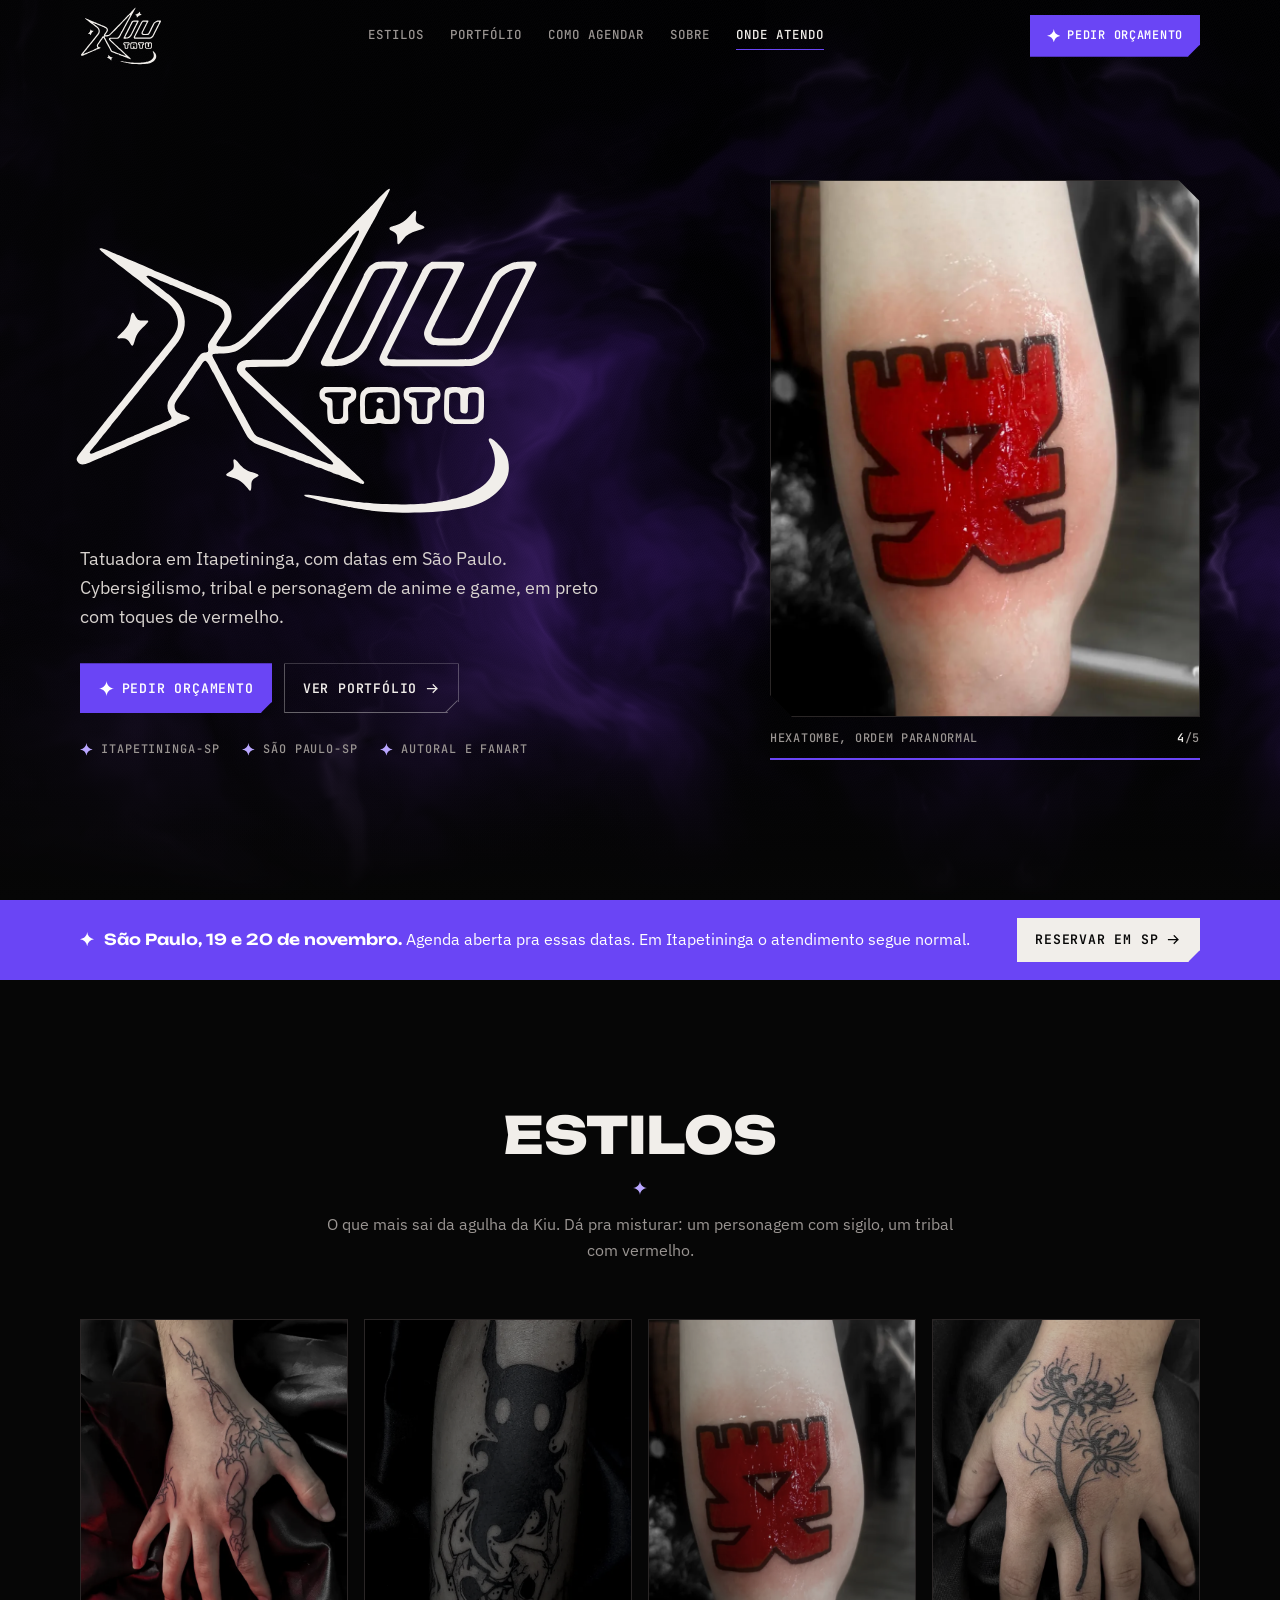
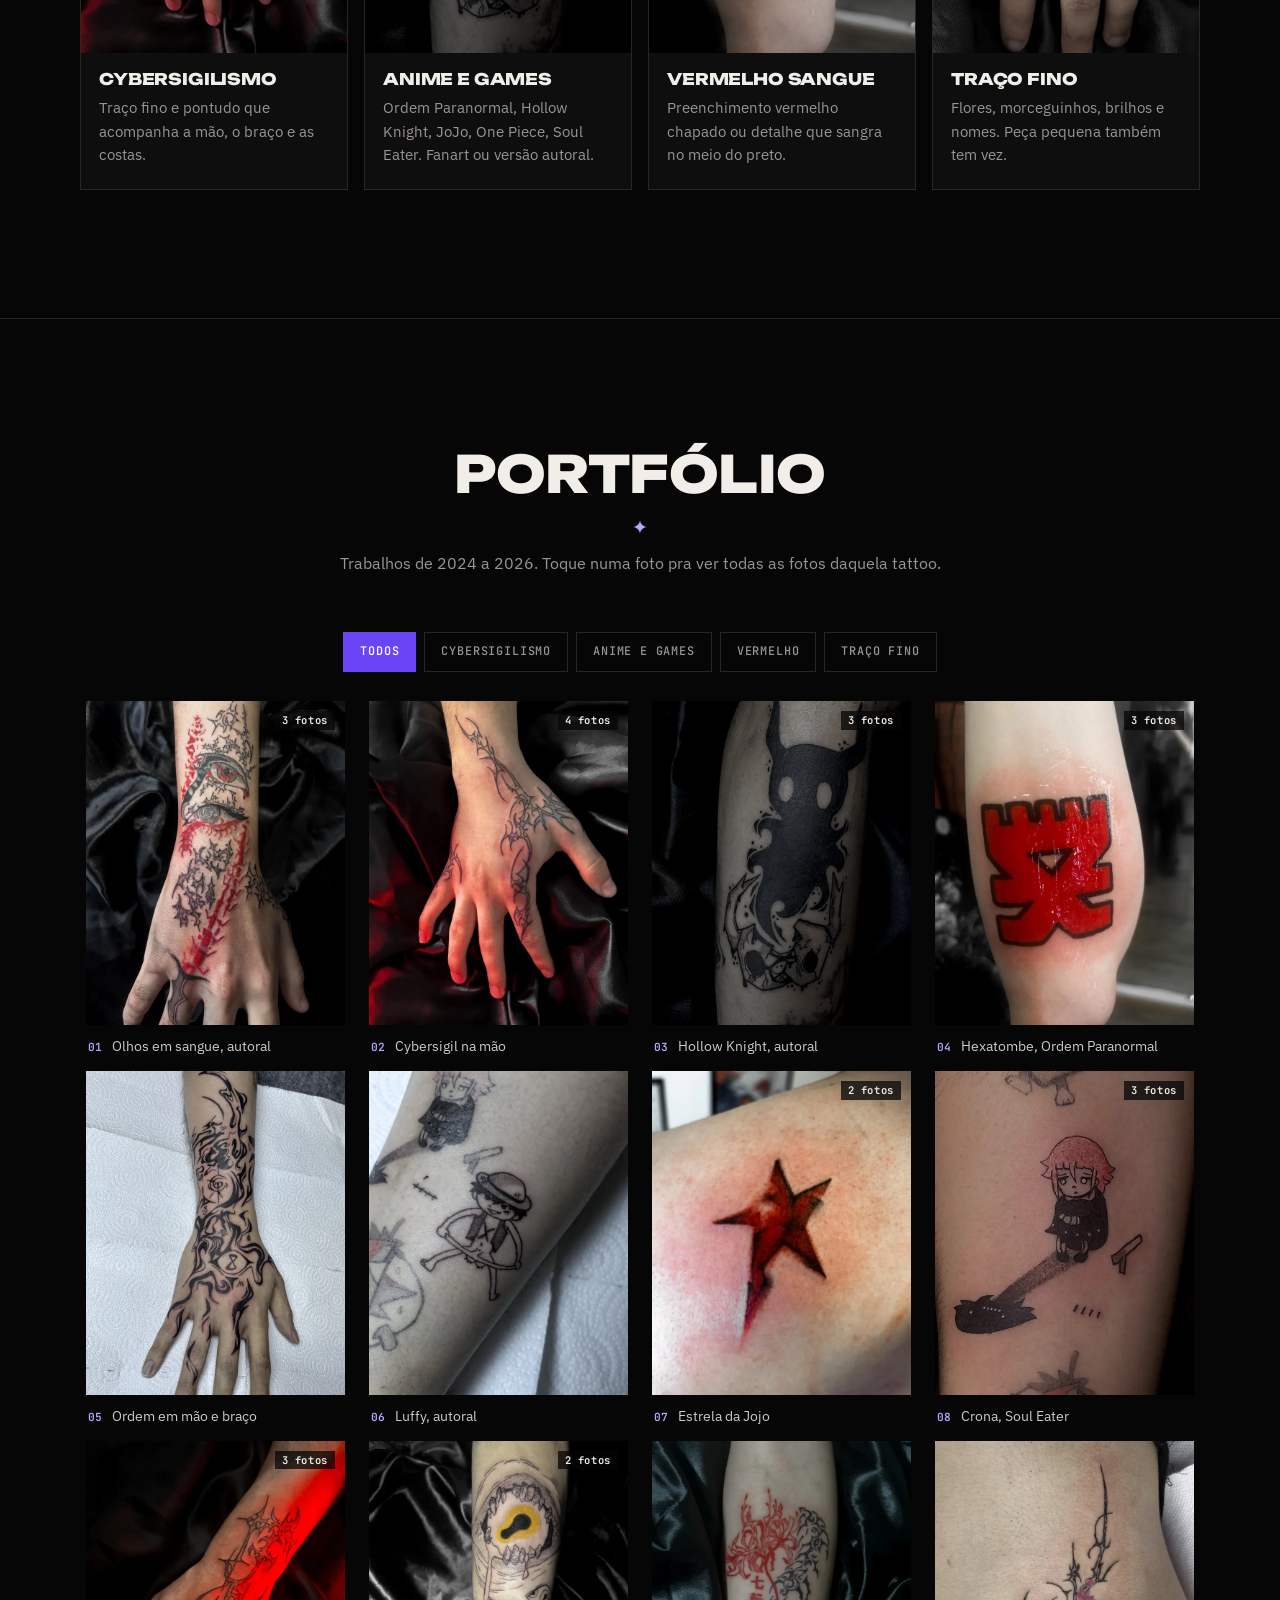
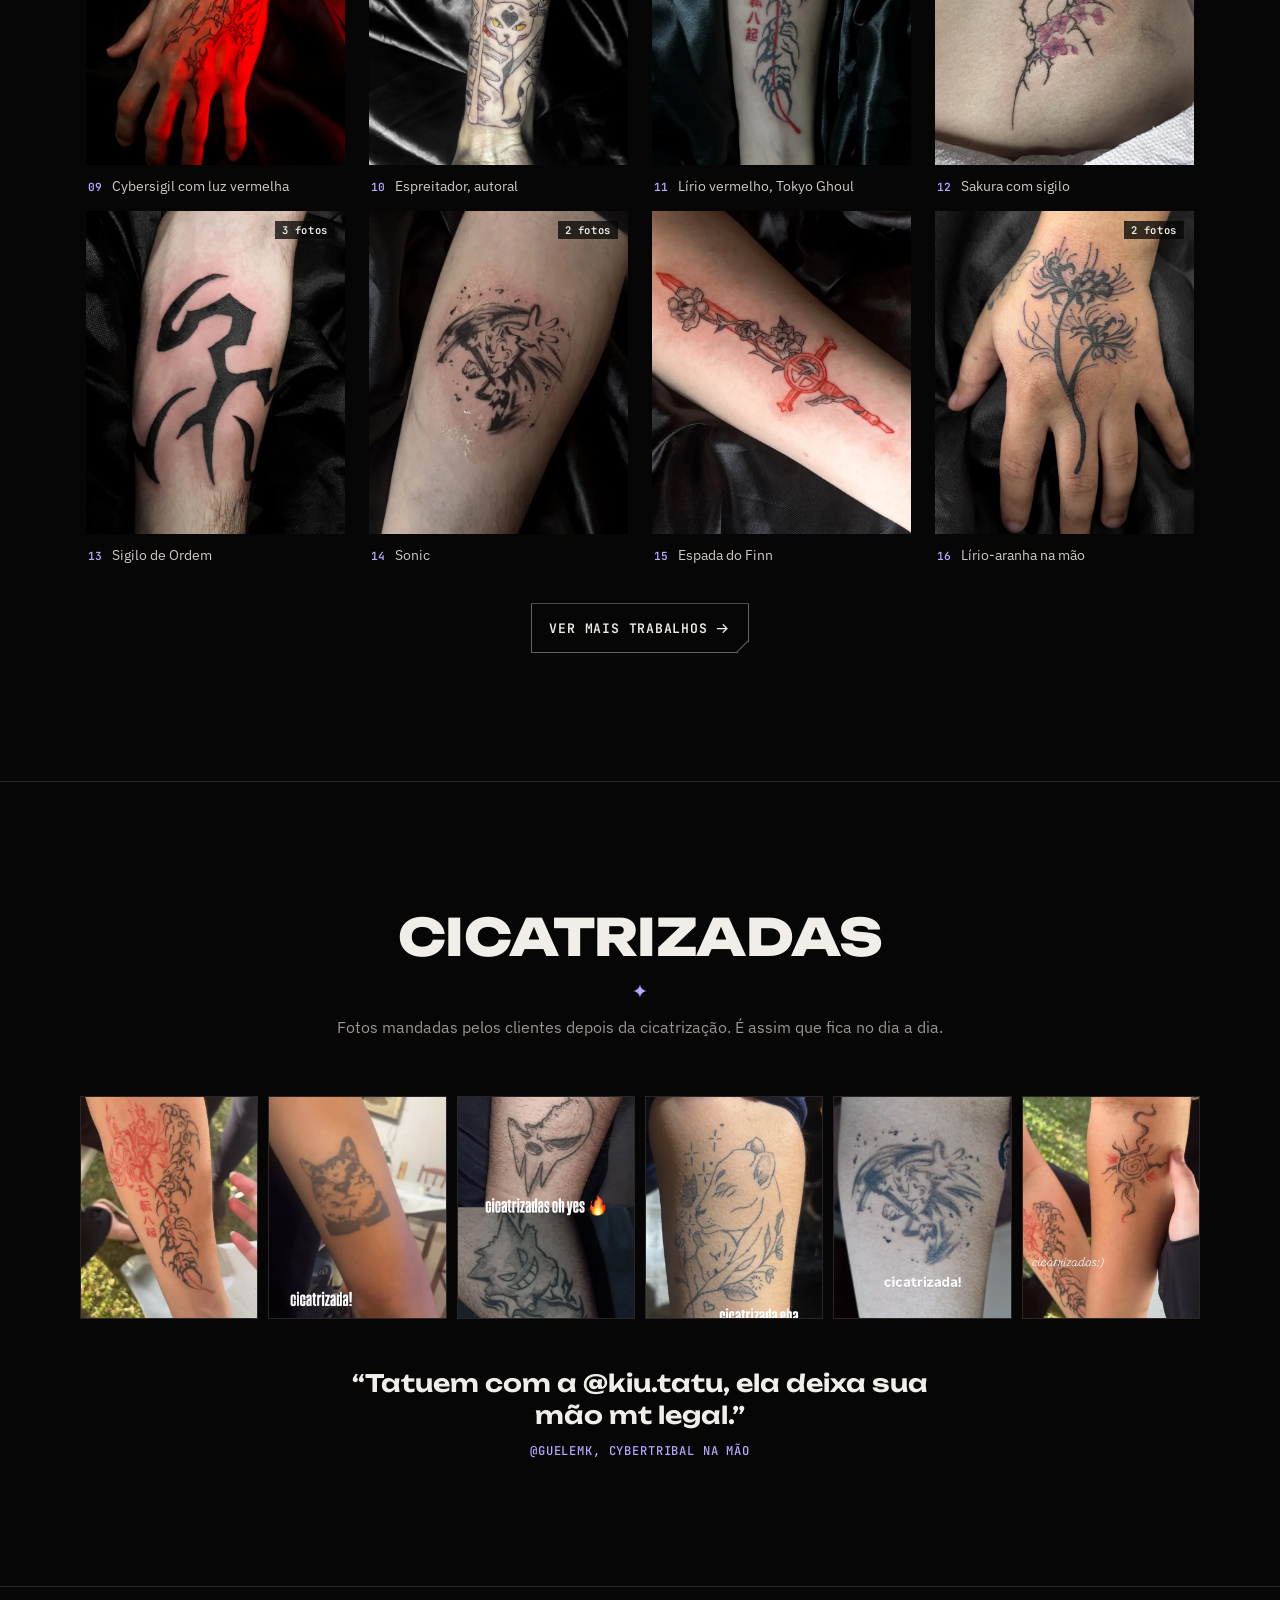
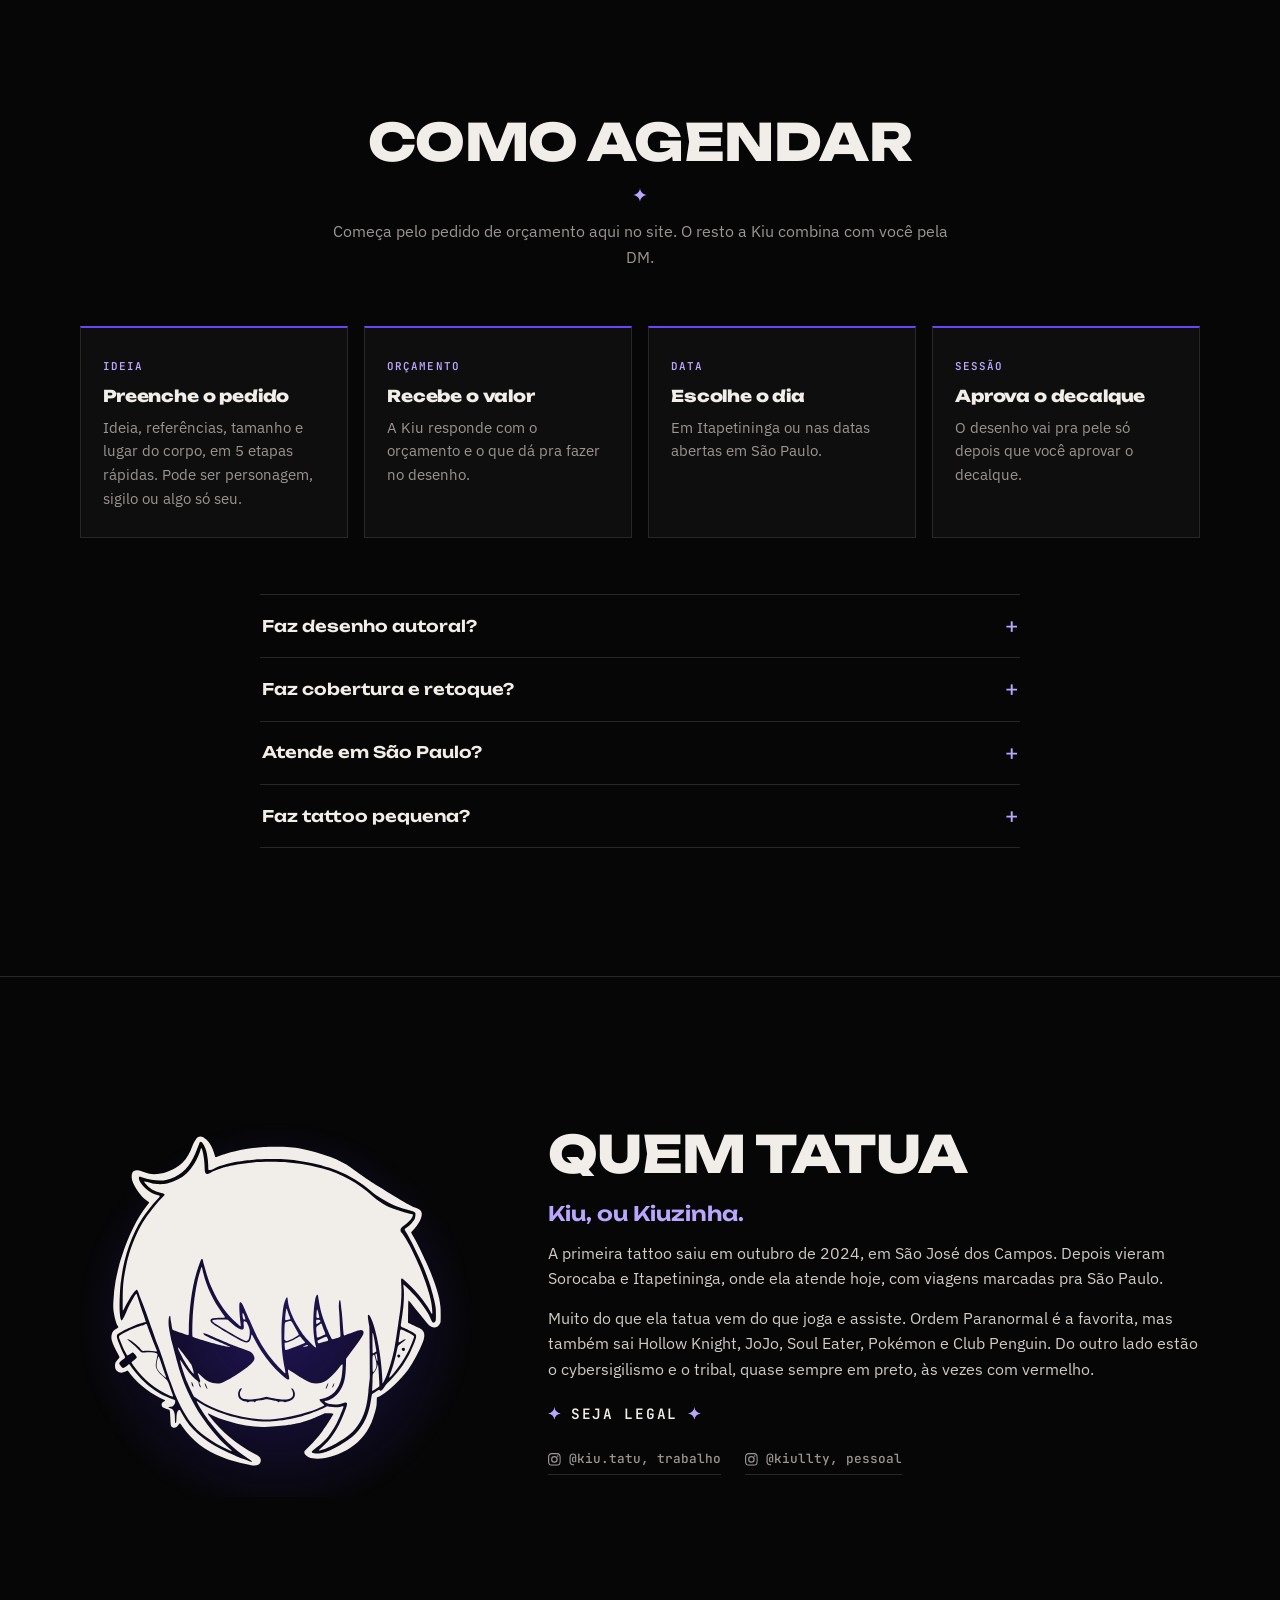
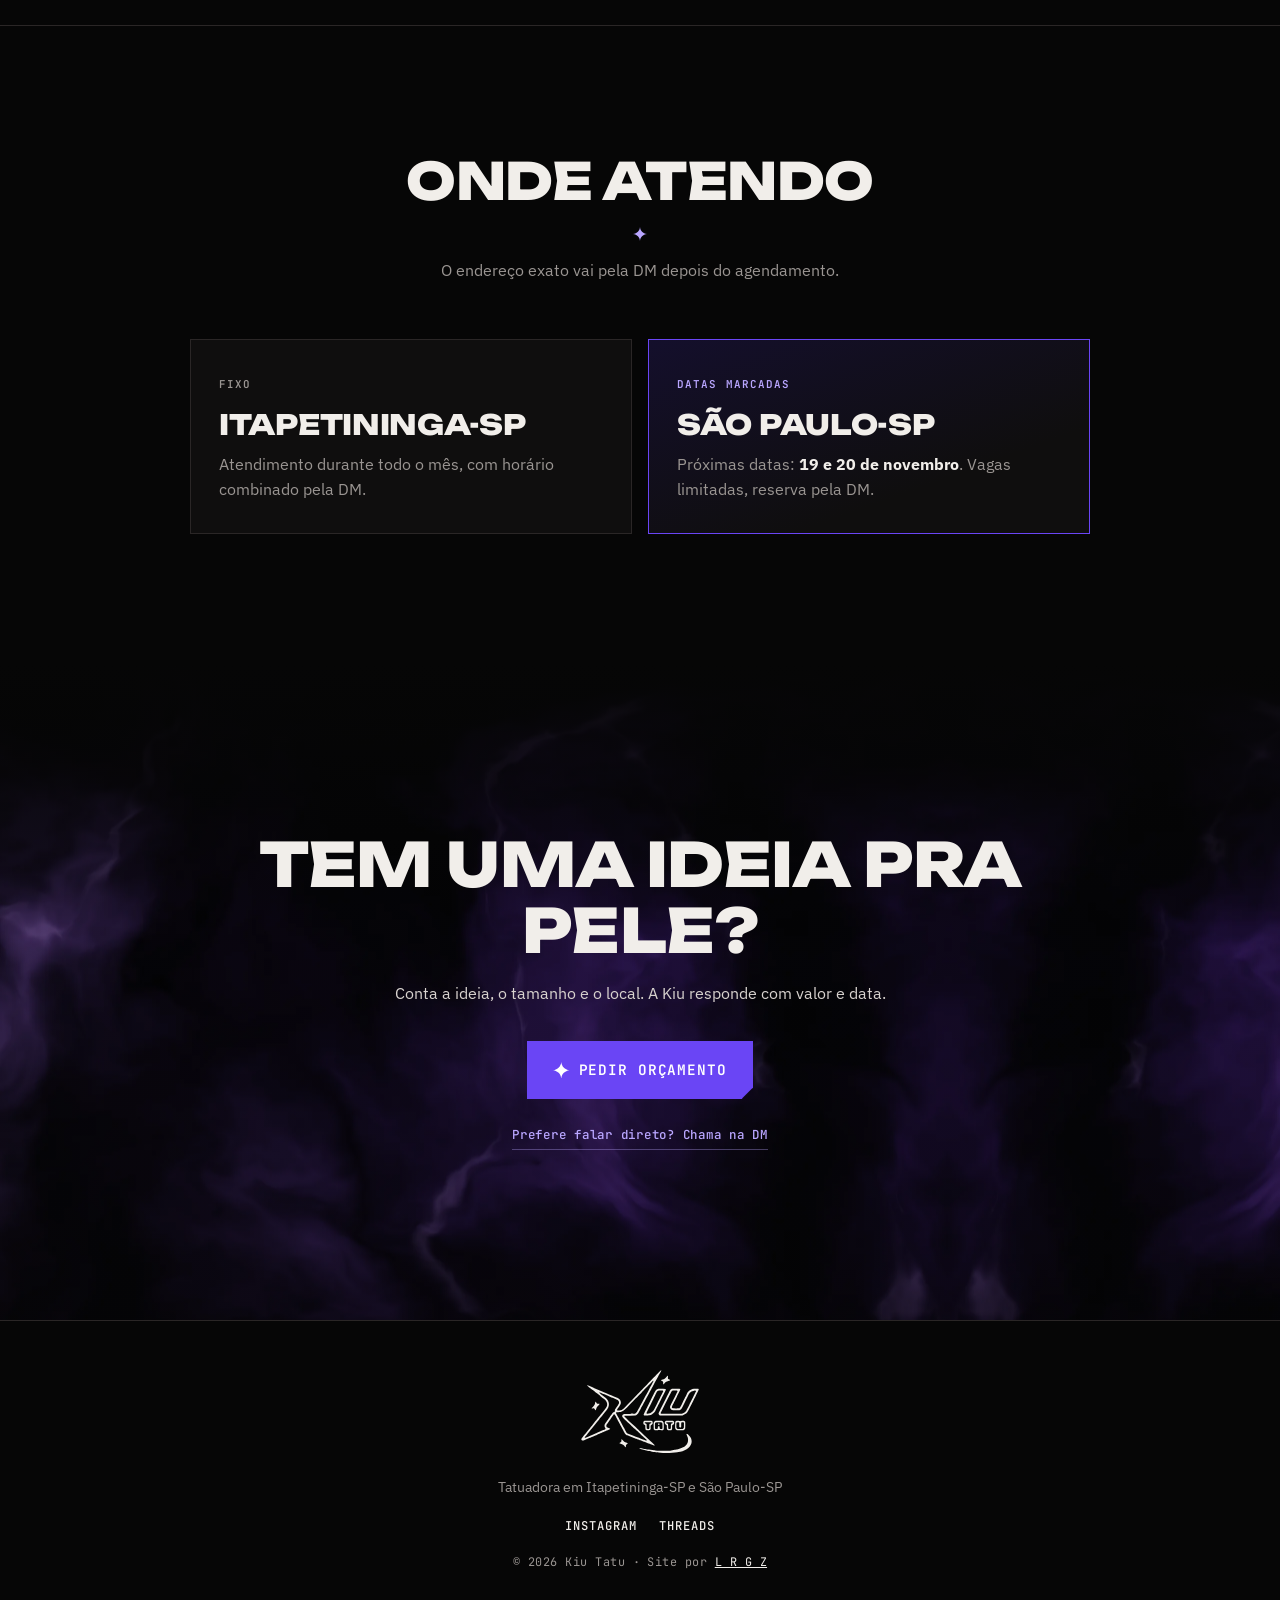
==== commit 4d40e4cf: "Pedido sem mínimo de caracteres e sem upload de imagem; favicon transparente Co-Authored-By: Claude " ====
--- a/index.html
+++ b/index.html
@@ -7,8 +7,9 @@
 <meta name="description" content="Kiu, tatuadora em Itapetininga-SP com datas em São Paulo. Cybersigilismo, tribal, anime e games em preto e vermelho. Orçamento pela DM do Instagram.">
 <meta name="robots" content="noindex">
 <meta name="theme-color" content="#060606">
-<link rel="icon" href="favicon-64.png" type="image/png">
-<link rel="apple-touch-icon" href="apple-touch-icon.png">
+<link rel="icon" href="favicon-32.png?v=2" sizes="32x32" type="image/png">
+<link rel="icon" href="favicon-64.png?v=2" sizes="64x64" type="image/png">
+<link rel="apple-touch-icon" href="apple-touch-icon.png?v=2">
 <meta property="og:type" content="website">
 <meta property="og:locale" content="pt_BR">
 <meta property="og:title" content="Kiu Tatu · Tatuadora">
--- a/assets/css/site.css
+++ b/assets/css/site.css
@@ -297,7 +297,6 @@
 .ag input:focus,.ag textarea:focus{outline:none;border-color:var(--acento-2);box-shadow:0 0 0 3px rgba(106,69,245,.25)}
 .com-prefixo{display:flex}
 .com-prefixo span{display:grid;place-items:center;width:44px;flex:none;border:1px solid var(--fio);border-right:0;background:var(--cetim-2);color:var(--lilas);font:600 1rem/1 var(--f-mono)}
-.contador{justify-self:end;font:400 .7rem/1 var(--f-mono);color:var(--cinza)}
 .chips{display:flex;flex-wrap:wrap;gap:8px}
 .chip{position:relative;display:inline-flex;cursor:pointer}
 .chip input{position:absolute;opacity:0;pointer-events:none}
@@ -325,19 +324,6 @@
 .erro-msg{display:none;font:500 .74rem/1.3 var(--f-mono);color:#ff8a9b}
 .erro .erro-msg{display:block}
 .erro input:not([type=checkbox]):not([type=radio]),.erro textarea,.erro .chip span,.erro .cartao>span,.erro.confirma input,.erro .com-prefixo span{border-color:#ff5c77}
-.fotos-zona{position:relative}
-.fotos-zona input{position:absolute;opacity:0;width:1px;height:1px}
-.fotos-zona label{display:flex;align-items:center;gap:16px;padding:20px;border:1px dashed var(--cinza);cursor:pointer;transition:all var(--t) var(--ease)}
-.fotos-zona label svg{font-size:1.8rem;color:var(--lilas)}
-.fotos-zona label span{display:grid;gap:4px;font:600 .95rem/1.2 var(--f-tit)}
-.fotos-zona label small{font:400 .84rem/1.3 var(--f-txt);color:var(--cinza)}
-.fotos-zona label:hover,.fotos-zona.arrastando label{border-color:var(--lilas);background:rgba(106,69,245,.08)}
-.fotos-zona input:focus-visible+label{outline:2px solid var(--lilas);outline-offset:2px}
-.fotos-lista{display:grid;grid-template-columns:repeat(4,1fr);gap:8px}
-.fotos-lista:empty{display:none}
-.foto{position:relative;margin:0;aspect-ratio:1;border:1px solid var(--fio);overflow:hidden}
-.foto img{width:100%;height:100%;object-fit:cover}
-.foto button{position:absolute;top:4px;right:4px;width:30px;height:30px;background:rgba(6,6,6,.8);font-size:1.2rem;line-height:1}
 .tamanho{display:flex;flex-wrap:wrap;gap:10px;align-items:center}
 .ag .tamanho input#tamanho{width:110px;flex:none;font:600 1.1rem/1 var(--f-mono)}
 .regua{margin-top:6px;padding-bottom:20px}
@@ -389,6 +375,7 @@
   .ag-botoes .ag-voltar{flex:0 0 auto;width:54px;padding:0}
   .ag-voltar span{display:none}
   .ag-botoes-pronto{position:static;margin:28px 0 0;padding:0;background:none;flex-direction:column}
+  .ag-pronto{padding-top:40px}
 }
 
 @media (max-width:1020px){
